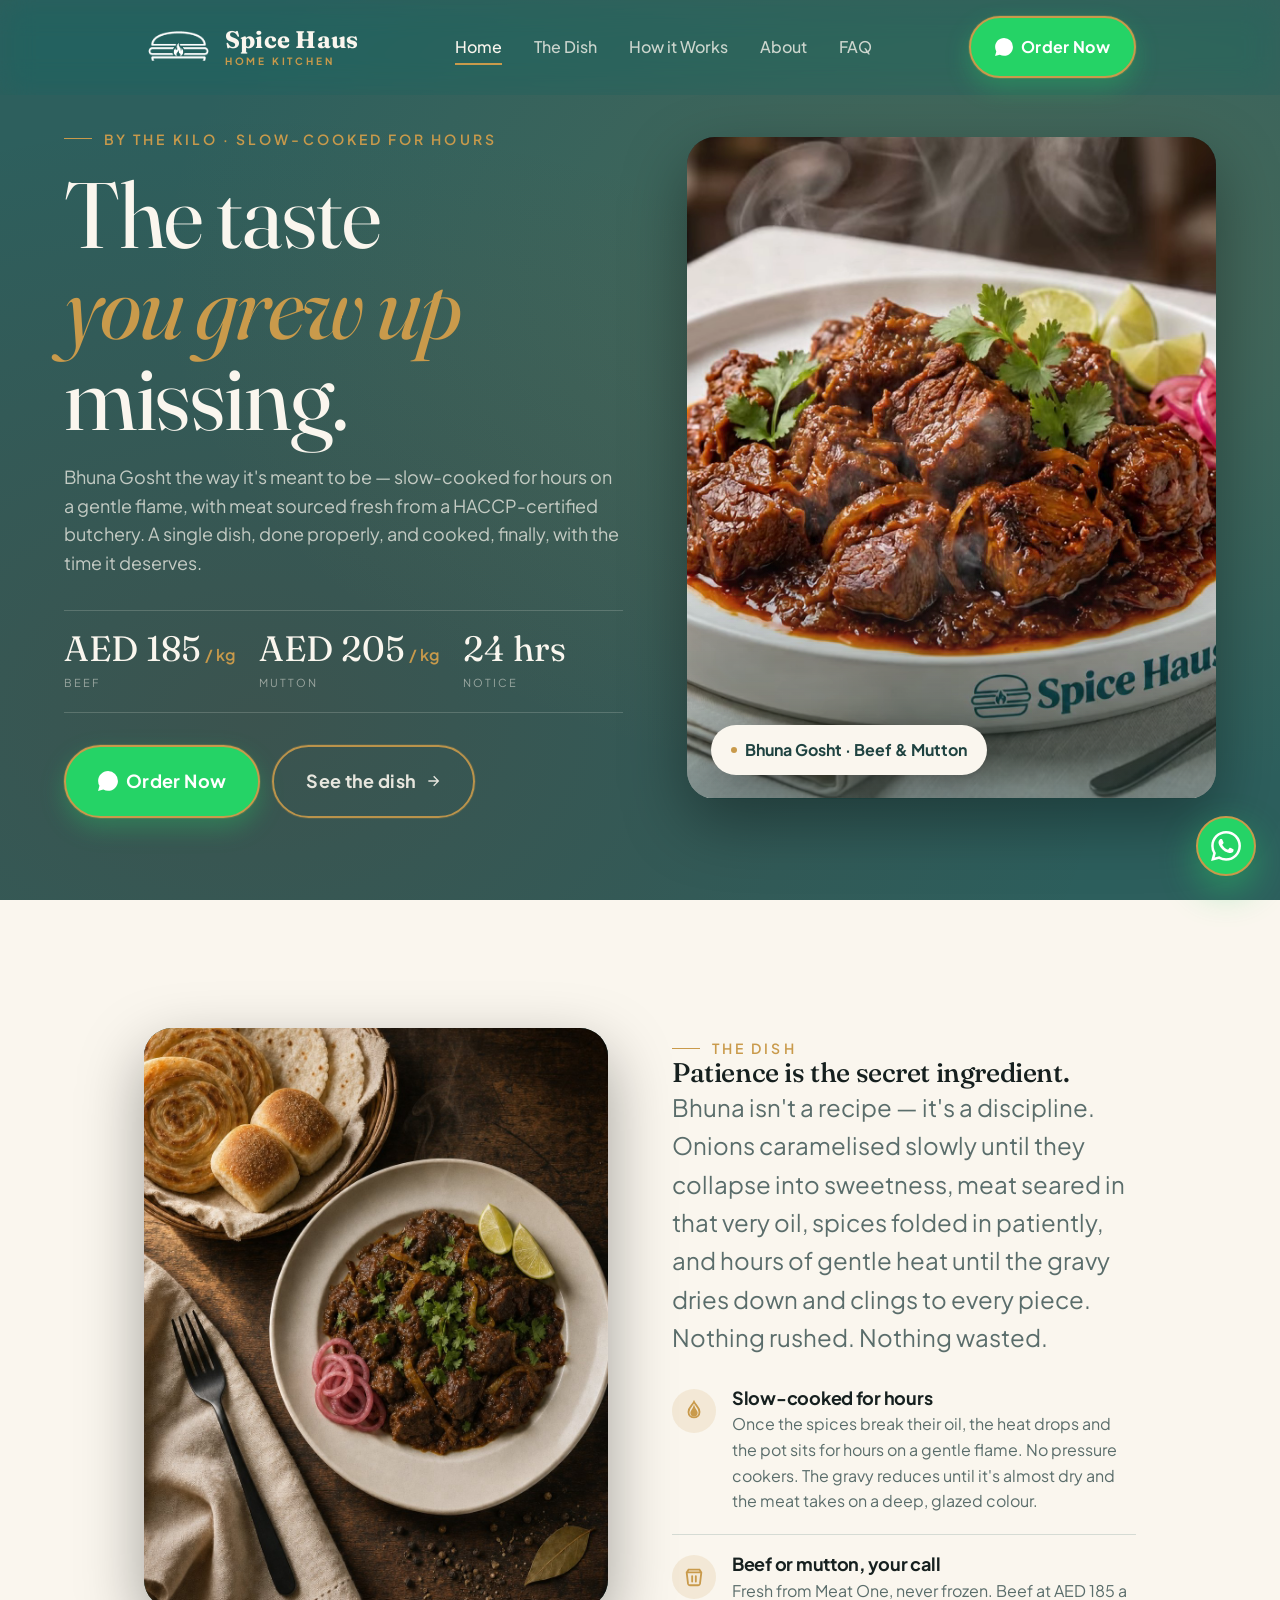
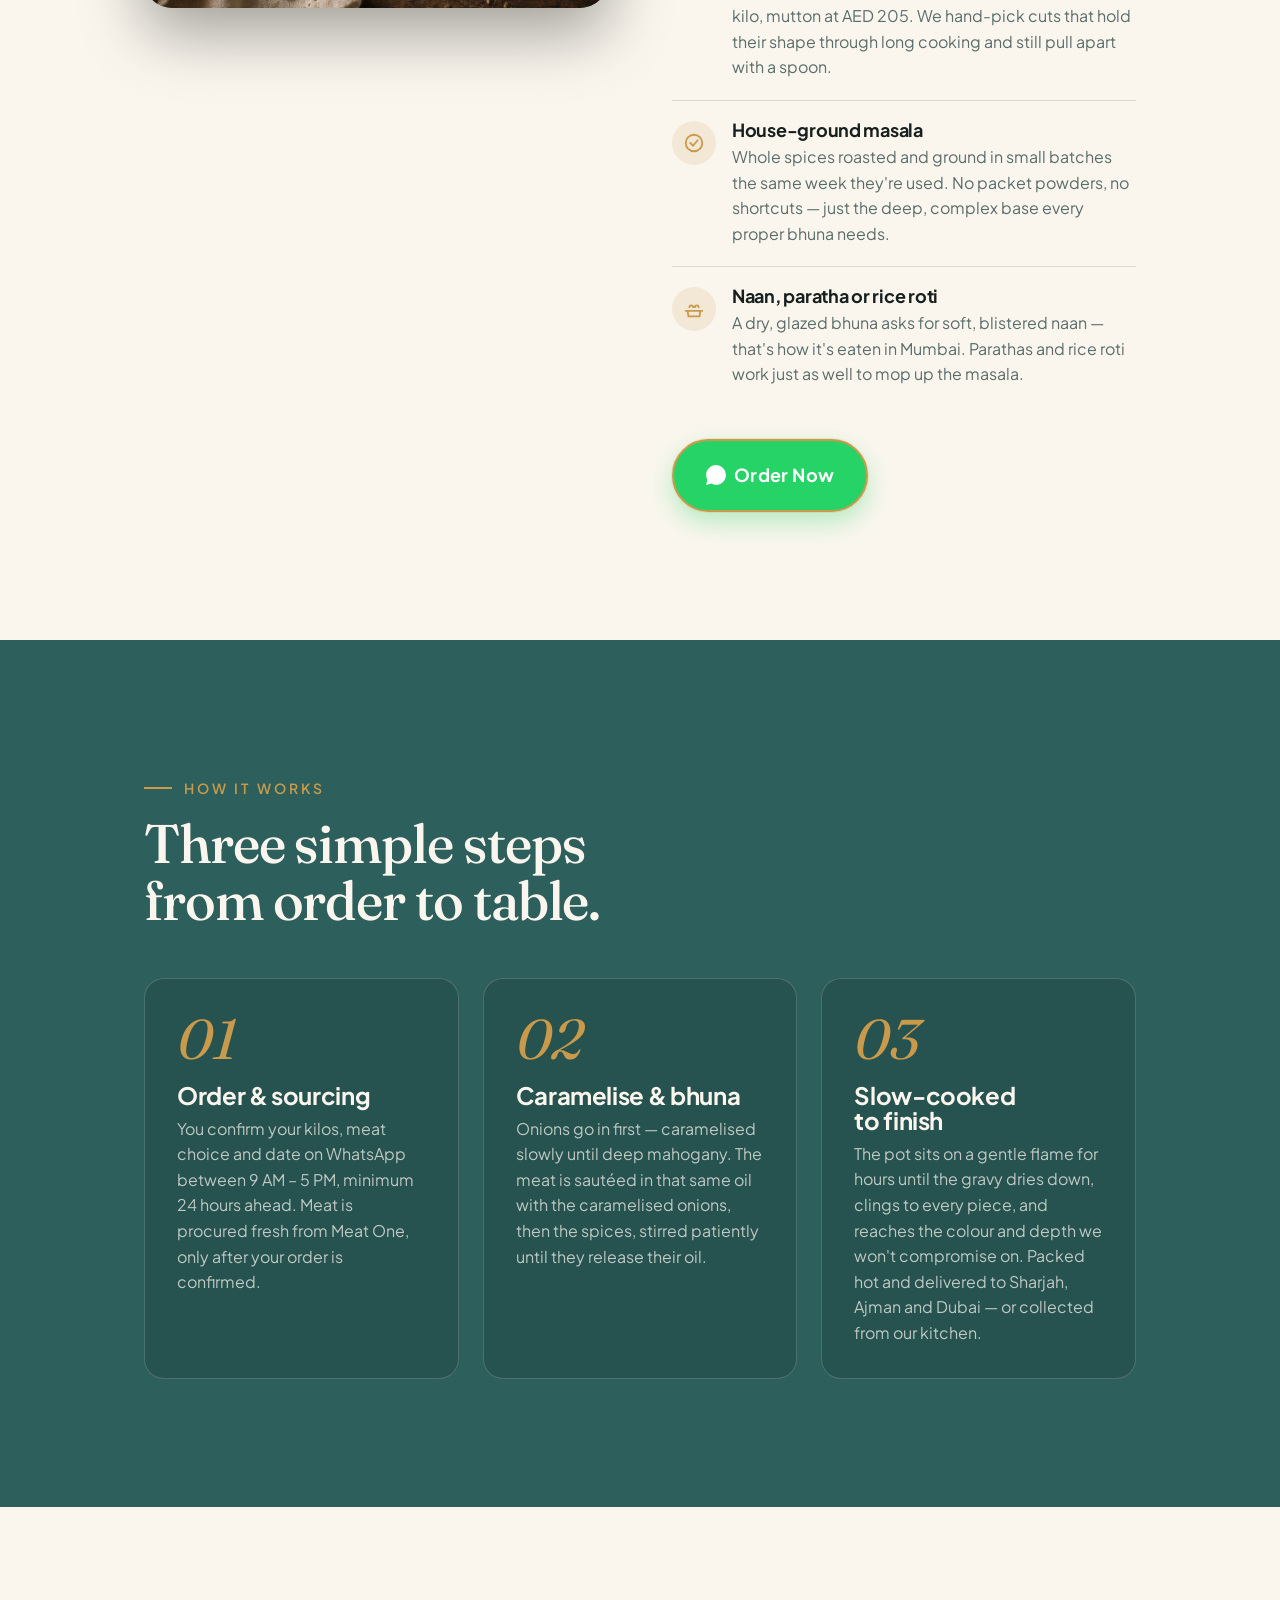
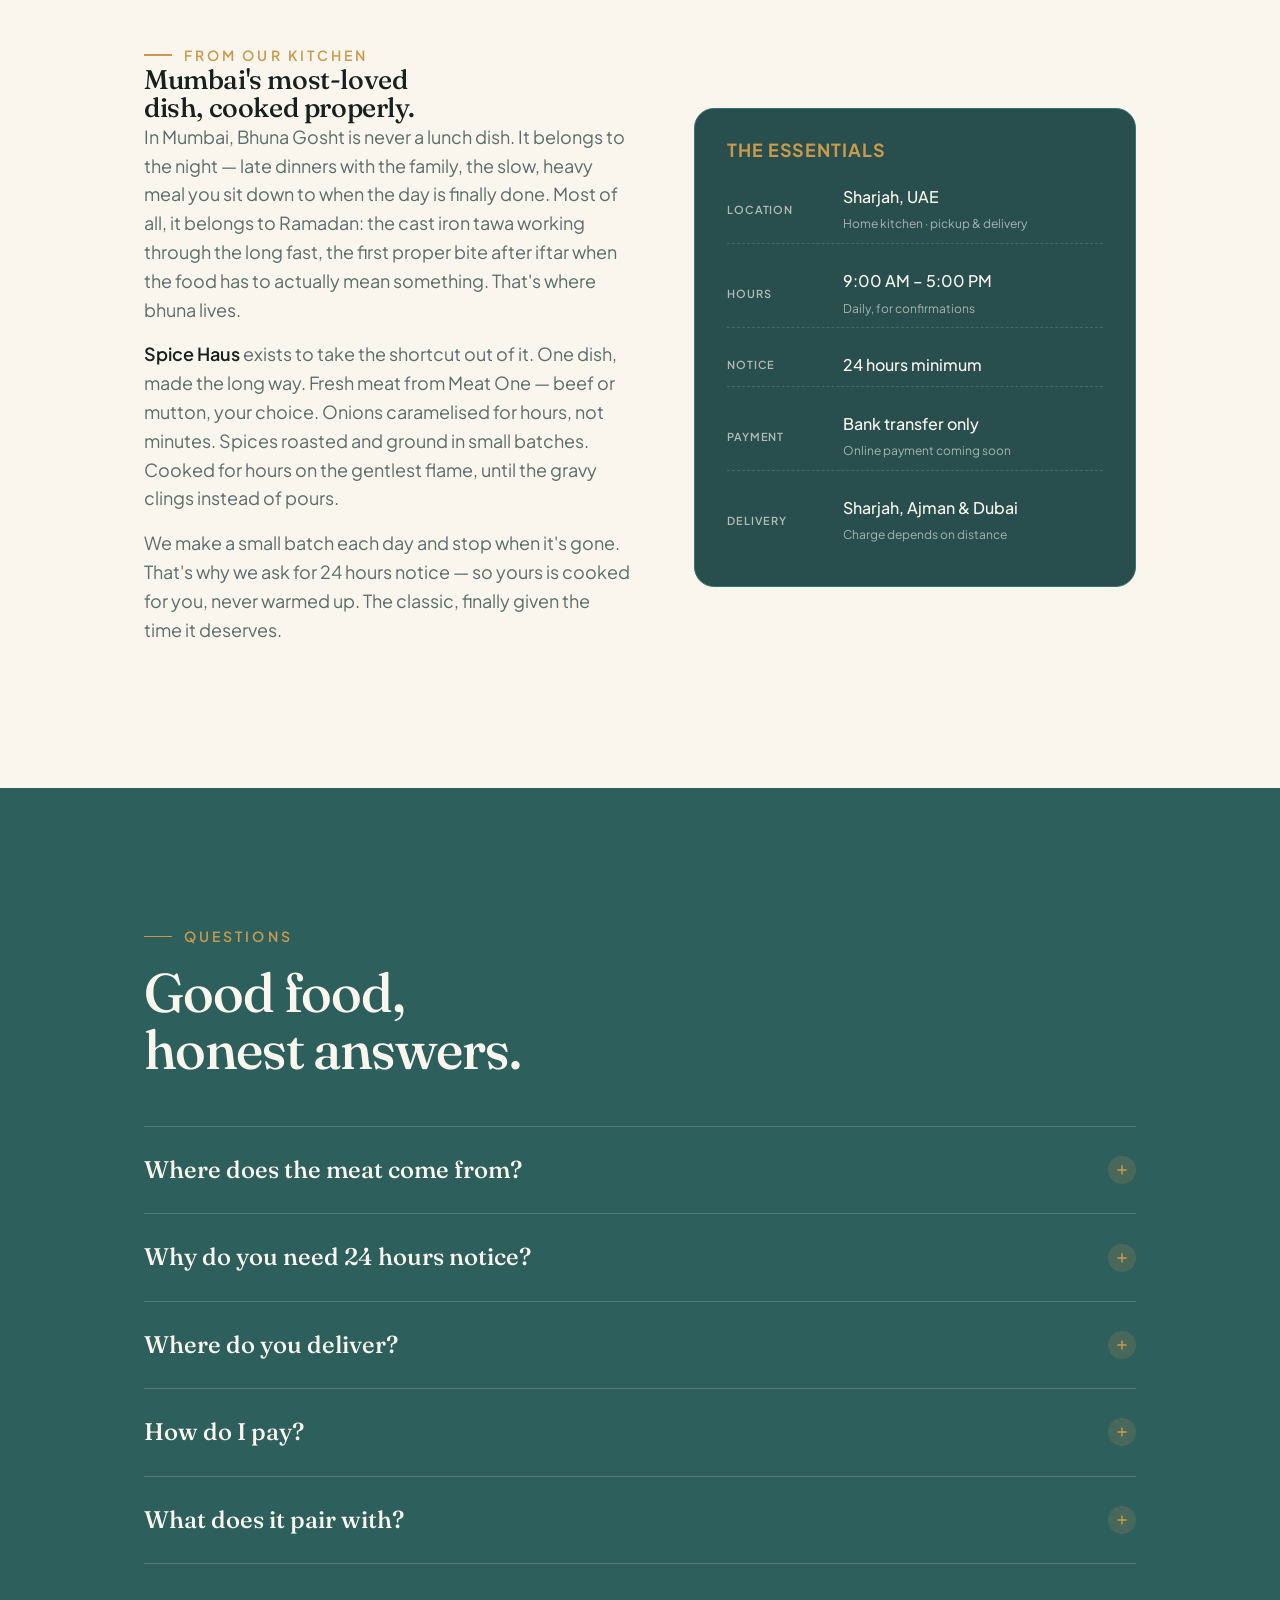
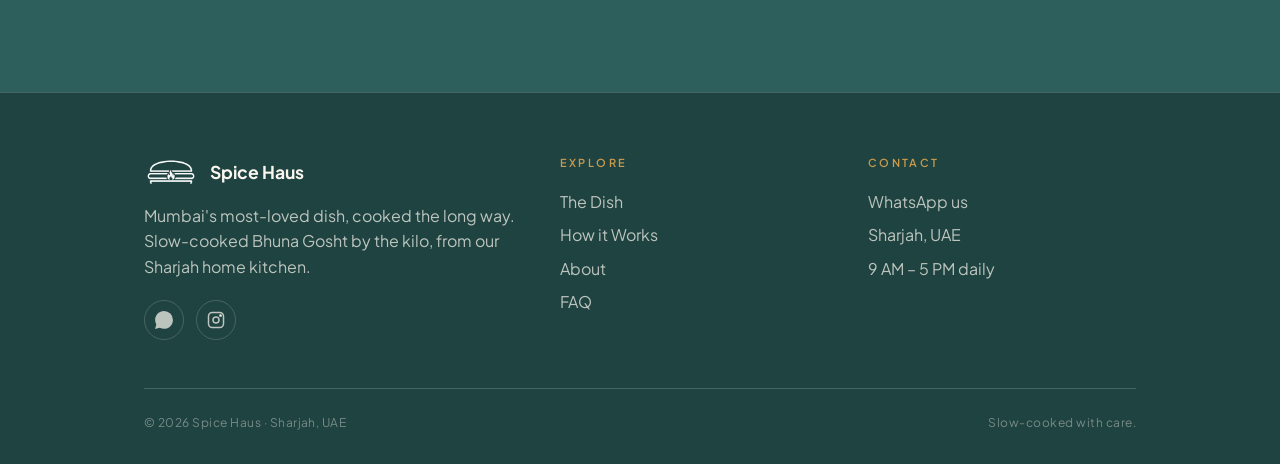
==== index.html @ d812fd33 "copy(essentials): delivery line -> 'Charge depends on distance'" ====
<!DOCTYPE html>
<html lang="en">
<head>
  <meta charset="UTF-8" />
  <meta name="viewport" content="width=device-width, initial-scale=1.0" />
  <meta name="theme-color" content="#2D5F5D" />
  <title>Spice Haus — Bhuna Gosht, by the kilo · Home Kitchen</title>
  <meta name="description" content="Slow-cooked Bhuna Gosht the way Mumbai eats it — over Sunday dinners, after late nights, all through Ramadan. Beef AED 185/kg, Mutton AED 205/kg. 24-hour notice. Delivery in Sharjah, Ajman and Dubai." />

  <meta property="og:title" content="Spice Haus — Bhuna Gosht by the kilo" />
  <meta property="og:description" content="Slow-cooked for hours in a rich, deep masala. Beef AED 185/kg · Mutton AED 205/kg. From our Sharjah home kitchen." />
  <meta property="og:image" content="assets/bhuna-poster.jpg" />
  <meta property="og:type" content="website" />

  <link rel="icon" type="image/png" href="assets/favicon.png" />
  <link rel="apple-touch-icon" href="assets/favicon.png" />

  <link rel="preconnect" href="https://fonts.googleapis.com" />
  <link rel="preconnect" href="https://fonts.gstatic.com" crossorigin />
  <link href="https://fonts.googleapis.com/css2?family=Fraunces:ital,opsz,wght@0,9..144,400;0,9..144,500;0,9..144,600;1,9..144,400;1,9..144,500&family=Plus+Jakarta+Sans:wght@400;500;600;700;800&family=JetBrains+Mono:wght@500&display=swap" rel="stylesheet" />

  <link rel="stylesheet" href="css/style.css" />
</head>
<body>

  <!-- ============================================
       Header
       ============================================ -->
  <header class="site-header" id="siteHeader">
    <div class="container nav">
      <a href="#home" class="brand" aria-label="Spice Haus home">
        <img class="brand-mark" src="assets/logo-burger.png" alt="" aria-hidden="true" />
        <span class="brand-stack">
          <span class="brand-name">Spice Haus</span>
          <span class="brand-tag">Home Kitchen</span>
        </span>
      </a>

      <ul class="nav-links" id="navLinks">
        <li><a href="#home" class="active">Home</a></li>
        <li><a href="#dish">The Dish</a></li>
        <li><a href="#how">How it Works</a></li>
        <li><a href="#about">About</a></li>
        <li><a href="#faq">FAQ</a></li>
      </ul>

      <button class="btn btn-wa" data-open-order type="button">
        <svg width="18" height="18" viewBox="0 0 24 24" fill="currentColor" aria-hidden="true"><path d="M.057 24l1.687-6.163a11.867 11.867 0 0 1-1.587-5.946C.16 5.335 5.495 0 12.05 0a11.817 11.817 0 0 1 8.413 3.488 11.824 11.824 0 0 1 3.48 8.414c-.003 6.557-5.338 11.892-11.893 11.892a11.9 11.9 0 0 1-5.688-1.448L.057 24z"/></svg>
        Order Now
      </button>

      <button class="nav-toggle" id="navToggle" aria-label="Menu" aria-expanded="false">
        <svg viewBox="0 0 24 24" fill="none" stroke="currentColor" stroke-width="2"><path d="M3 6h18M3 12h18M3 18h18"/></svg>
      </button>
    </div>
  </header>

  <!-- ============================================
       Hero
       ============================================ -->
  <section class="hero" id="home">
    <div class="hero-content">
      <span class="eyebrow">By the kilo · Slow-cooked for hours</span>
      <h1>The taste <em>you grew up</em><br/>missing.</h1>
      <p class="hero-sub">
        Bhuna Gosht the way it's meant to be — slow-cooked for hours on a gentle flame, with meat sourced fresh from a HACCP-certified butchery. A single dish, done properly, and cooked, finally, with the time it deserves.
      </p>

      <div class="hero-meta">
        <div class="stat">
          <span class="num">AED 185<small>/ kg</small></span>
          <span class="label">Beef</span>
        </div>
        <div class="stat">
          <span class="num">AED 205<small>/ kg</small></span>
          <span class="label">Mutton</span>
        </div>
        <div class="stat">
          <span class="num">24 hrs</span>
          <span class="label">Notice</span>
        </div>
      </div>

      <div class="hero-ctas">
        <button class="btn btn-wa btn-lg" data-open-order type="button">
          <svg width="20" height="20" viewBox="0 0 24 24" fill="currentColor"><path d="M.057 24l1.687-6.163a11.867 11.867 0 0 1-1.587-5.946C.16 5.335 5.495 0 12.05 0a11.817 11.817 0 0 1 8.413 3.488 11.824 11.824 0 0 1 3.48 8.414c-.003 6.557-5.338 11.892-11.893 11.892a11.9 11.9 0 0 1-5.688-1.448L.057 24z"/></svg>
          Order Now
        </button>
        <a class="btn btn-ghost btn-lg" href="#dish">
          See the dish
          <svg width="16" height="16" viewBox="0 0 24 24" fill="none" stroke="currentColor" stroke-width="2"><path d="M5 12h14M13 5l7 7-7 7"/></svg>
        </a>
      </div>
    </div>

    <div class="hero-media">
      <div class="hero-video">
        <video autoplay muted loop playsinline poster="assets/bhuna-poster.jpg" preload="metadata">
          <source src="assets/bhuna-hero.webm" type="video/webm" />
          <source src="assets/bhuna-hero.mp4" type="video/mp4" />
          <img src="assets/bhuna-still.jpg" alt="A plate of slow-cooked bhuna gosht with onions, coriander, lime and pickled red onion" />
        </video>
        <div class="hero-price-tag">
          <span class="dot"></span>
          Bhuna Gosht · Beef &amp; Mutton
        </div>
      </div>
    </div>
  </section>

  <!-- ============================================
       The Dish (cream surface)
       ============================================ -->
  <section class="dish surface-cream" id="dish">
    <div class="container">
      <div class="dish-grid">
        <div class="dish-image reveal">
          <img src="assets/bhuna-still.jpg" alt="Close-up of glossy bhuna gosht with tender meat cubes in dark, rich masala, finished with fresh coriander and pickled onions" />
        </div>

        <div class="dish-text reveal">
          <span class="eyebrow">The Dish</span>
          <h2>Patience is the secret ingredient.</h2>
          <p class="section-intro">
            Bhuna isn't a recipe — it's a discipline. Onions caramelised slowly until they collapse into sweetness, meat seared in that very oil, spices folded in patiently, and hours of gentle heat until the gravy dries down and clings to every piece. Nothing rushed. Nothing wasted.
          </p>

          <div class="dish-points">
            <div class="dish-point">
              <span class="icon" aria-hidden="true">
                <svg viewBox="0 0 24 24" fill="none" stroke="currentColor" stroke-width="2" stroke-linecap="round"><path d="M12 2 C 14 6, 18 8, 18 13 C 18 17, 15 19, 12 19 C 9 19, 6 17, 6 13 C 6 8, 10 6, 12 2 Z"/><path d="M12 8 C 13 11, 15 12, 15 14 C 15 16, 13.5 17, 12 17 C 10.5 17, 9 16, 9 14 C 9 12, 11 11, 12 8 Z" fill="currentColor"/></svg>
              </span>
              <div>
                <h4>Slow-cooked for hours</h4>
                <p>Once the spices break their oil, the heat drops and the pot sits for hours on a gentle flame. No pressure cookers. The gravy reduces until it's almost dry and the meat takes on a deep, glazed colour.</p>
              </div>
            </div>

            <div class="dish-point">
              <span class="icon" aria-hidden="true">
                <svg viewBox="0 0 24 24" fill="none" stroke="currentColor" stroke-width="2" stroke-linecap="round"><path d="M4 7l1.5 12.5a2 2 0 0 0 2 1.5h9a2 2 0 0 0 2-1.5L20 7M4 7h16M4 7l2-3h12l2 3"/><path d="M10 11v6M14 11v6"/></svg>
              </span>
              <div>
                <h4>Beef or mutton, your call</h4>
                <p>Fresh from Meat One, never frozen. Beef at AED 185 a kilo, mutton at AED 205. We hand-pick cuts that hold their shape through long cooking and still pull apart with a spoon.</p>
              </div>
            </div>

            <div class="dish-point">
              <span class="icon" aria-hidden="true">
                <svg viewBox="0 0 24 24" fill="none" stroke="currentColor" stroke-width="2" stroke-linecap="round"><circle cx="12" cy="12" r="9"/><path d="M8 12 L11 15 L16 9"/></svg>
              </span>
              <div>
                <h4>House-ground masala</h4>
                <p>Whole spices roasted and ground in small batches the same week they're used. No packet powders, no shortcuts — just the deep, complex base every proper bhuna needs.</p>
              </div>
            </div>

            <div class="dish-point">
              <span class="icon" aria-hidden="true">
                <svg viewBox="0 0 24 24" fill="none" stroke="currentColor" stroke-width="2" stroke-linecap="round"><path d="M3 14h18M5 14l1 6h12l1-6M7 10a2 2 0 1 1 4 0M13 10a2 2 0 1 1 4 0"/></svg>
              </span>
              <div>
                <h4>Naan, paratha or rice roti</h4>
                <p>A dry, glazed bhuna asks for soft, blistered naan — that's how it's eaten in Mumbai. Parathas and rice roti work just as well to mop up the masala.</p>
              </div>
            </div>
          </div>

          <div style="margin-top: var(--space-8);">
            <button class="btn btn-wa btn-lg" data-open-order type="button">
              <svg width="20" height="20" viewBox="0 0 24 24" fill="currentColor"><path d="M.057 24l1.687-6.163a11.867 11.867 0 0 1-1.587-5.946C.16 5.335 5.495 0 12.05 0a11.817 11.817 0 0 1 8.413 3.488 11.824 11.824 0 0 1 3.48 8.414c-.003 6.557-5.338 11.892-11.893 11.892a11.9 11.9 0 0 1-5.688-1.448L.057 24z"/></svg>
              Order Now
            </button>
          </div>
        </div>
      </div>
    </div>
  </section>

  <!-- ============================================
       How it works
       ============================================ -->
  <section class="how" id="how">
    <div class="container">
      <div class="section-header reveal">
        <span class="eyebrow">How it Works</span>
        <h2>Three simple steps from order to table.</h2>
      </div>

      <div class="steps">
        <div class="step reveal">
          <div class="step-num">01</div>
          <h3>Order &amp; sourcing</h3>
          <p>You confirm your kilos, meat choice and date on WhatsApp between 9 AM – 5 PM, minimum 24 hours ahead. Meat is procured fresh from Meat One, only after your order is confirmed.</p>
        </div>
        <div class="step reveal">
          <div class="step-num">02</div>
          <h3>Caramelise &amp; bhuna</h3>
          <p>Onions go in first — caramelised slowly until deep mahogany. The meat is sautéed in that same oil with the caramelised onions, then the spices, stirred patiently until they release their oil.</p>
        </div>
        <div class="step reveal">
          <div class="step-num">03</div>
          <h3>Slow-cooked to finish</h3>
          <p>The pot sits on a gentle flame for hours until the gravy dries down, clings to every piece, and reaches the colour and depth we won't compromise on. Packed hot and delivered to Sharjah, Ajman and Dubai — or collected from our kitchen.</p>
        </div>
      </div>
    </div>
  </section>

  <!-- ============================================
       About (cream)
       ============================================ -->
  <section class="about surface-cream" id="about">
    <div class="container">
      <div class="about-grid">
        <div class="about-text reveal">
          <span class="eyebrow">From Our Kitchen</span>
          <h2>Mumbai's most-loved dish, cooked properly.</h2>
          <p>
            In Mumbai, Bhuna Gosht is never a lunch dish. It belongs to the night — late dinners with the family, the slow, heavy meal you sit down to when the day is finally done. Most of all, it belongs to Ramadan: the cast iron tawa working through the long fast, the first proper bite after iftar when the food has to actually mean something. That's where bhuna lives.
          </p>
          <p>
            <strong>Spice Haus</strong> exists to take the shortcut out of it. One dish, made the long way. Fresh meat from Meat One — beef or mutton, your choice. Onions caramelised for hours, not minutes. Spices roasted and ground in small batches. Cooked for hours on the gentlest flame, until the gravy clings instead of pours.
          </p>
          <p>
            We make a small batch each day and stop when it's gone. That's why we ask for 24 hours notice — so yours is cooked for you, never warmed up. The classic, finally given the time it deserves.
          </p>
        </div>

        <div class="about-card reveal">
          <h3>The Essentials</h3>
          <div class="about-card-list">
            <div class="about-card-item"><span class="key">Location</span><span class="val">Sharjah, UAE<br/><span style="color: rgba(250,246,238,0.6); font-weight:400; font-size: 12px;">Home kitchen · pickup &amp; delivery</span></span></div>
            <div class="about-card-item"><span class="key">Hours</span><span class="val">9:00 AM – 5:00 PM<br/><span style="color: rgba(250,246,238,0.6); font-weight:400; font-size: 12px;">Daily, for confirmations</span></span></div>
            <div class="about-card-item"><span class="key">Notice</span><span class="val">24 hours minimum</span></div>
            <div class="about-card-item"><span class="key">Payment</span><span class="val">Bank transfer only<br/><span style="color: rgba(250,246,238,0.6); font-weight:400; font-size: 12px;">Online payment coming soon</span></span></div>
            <div class="about-card-item"><span class="key">Delivery</span><span class="val">Sharjah, Ajman &amp; Dubai<br/><span style="color: rgba(250,246,238,0.6); font-weight:400; font-size: 12px;">Charge depends on distance</span></span></div>
          </div>
        </div>
      </div>
    </div>
  </section>

  <!-- ============================================
       FAQ
       ============================================ -->
  <section class="faq" id="faq">
    <div class="container">
      <div class="section-header reveal">
        <span class="eyebrow">Questions</span>
        <h2>Good food, honest answers.</h2>
      </div>

      <div class="faq-list">
        <div class="faq-item">
          <button class="faq-q" type="button" aria-expanded="false">
            Where does the meat come from?
            <span class="ico" aria-hidden="true"><svg viewBox="0 0 24 24" width="14" height="14" fill="none" stroke="currentColor" stroke-width="2.5" stroke-linecap="round"><path d="M12 5v14M5 12h14"/></svg></span>
          </button>
          <div class="faq-a">
            <div class="faq-a-inner">
              <p>We source all our beef and mutton from <strong>Meat One</strong> — a premium Zabiha Halal butchery trusted across the UAE since 2011. Fresh, hygienic and never frozen, from their HACCP-certified facility. We hand-pick the cuts that hold their shape through long, slow cooking.</p>
              <a class="supplier-card" href="https://meatone.ae" target="_blank" rel="noopener noreferrer" aria-label="Visit Meat One website">
                <img src="assets/meatone-logo.png" alt="Meat One" />
                <div class="supplier-card-text">
                  <span class="supplier-card-label">Our supplier</span>
                  <span class="supplier-card-name">Meat One &middot; Zabiha Halal &middot; Fresh, never frozen</span>
                </div>
              </a>
            </div>
          </div>
        </div>

        <div class="faq-item">
          <button class="faq-q" type="button" aria-expanded="false">
            Why do you need 24 hours notice?
            <span class="ico" aria-hidden="true"><svg viewBox="0 0 24 24" width="14" height="14" fill="none" stroke="currentColor" stroke-width="2.5" stroke-linecap="round"><path d="M12 5v14M5 12h14"/></svg></span>
          </button>
          <div class="faq-a">
            <div class="faq-a-inner">Every kilo is cooked fresh, made to order. Nothing sits in a freezer waiting for a buyer. Once you confirm, we order the meat from Meat One the same morning, caramelise the onions for over an hour, bhuna the masala until it releases its oil, and let it sit on a low flame through the night until the gravy dries down and clings to every piece. That's why we need 24 hours &mdash; so what you eat tomorrow is cooked, today, for you.</div>
          </div>
        </div>

        <div class="faq-item">
          <button class="faq-q" type="button" aria-expanded="false">
            Where do you deliver?
            <span class="ico" aria-hidden="true"><svg viewBox="0 0 24 24" width="14" height="14" fill="none" stroke="currentColor" stroke-width="2.5" stroke-linecap="round"><path d="M12 5v14M5 12h14"/></svg></span>
          </button>
          <div class="faq-a">
            <div class="faq-a-inner">For now, we deliver across <strong>Ajman, Sharjah and Dubai</strong>. Pickup from our Sharjah home kitchen is always free. Delivery is a flat AED 25, anywhere across the three emirates. Abu Dhabi and the Northern Emirates are on our list, but not live yet.</div>
          </div>
        </div>

        <div class="faq-item">
          <button class="faq-q" type="button" aria-expanded="false">
            How do I pay?
            <span class="ico" aria-hidden="true"><svg viewBox="0 0 24 24" width="14" height="14" fill="none" stroke="currentColor" stroke-width="2.5" stroke-linecap="round"><path d="M12 5v14M5 12h14"/></svg></span>
          </button>
          <div class="faq-a">
            <div class="faq-a-inner">Bank transfer only, for now. Once your order is confirmed on WhatsApp, we'll share our account details privately. Online payment is coming soon &mdash; we're keeping things simple in the early days.</div>
          </div>
        </div>

        <div class="faq-item">
          <button class="faq-q" type="button" aria-expanded="false">
            What does it pair with?
            <span class="ico" aria-hidden="true"><svg viewBox="0 0 24 24" width="14" height="14" fill="none" stroke="currentColor" stroke-width="2.5" stroke-linecap="round"><path d="M12 5v14M5 12h14"/></svg></span>
          </button>
          <div class="faq-a">
            <div class="faq-a-inner">A glazed, dry bhuna is built for breads that mop up the masala. Our favourites: <strong>Mumbai naan</strong>, <strong>rice roti</strong>, <strong>Kerala paratha</strong>, and a warm <strong>French bread</strong> torn at the table. Each one earns its place.</div>
          </div>
        </div>
      </div>
    </div>
  </section>

  <!-- ============================================
       Footer
       ============================================ -->
  <footer class="footer">
    <div class="container">
      <div class="footer-grid">
        <div>
          <div class="footer-brand">
            <img src="assets/logo-burger.png" alt="" aria-hidden="true" style="width:54px;height:auto;" />
            <span style="font-weight:700; font-size: 1.1rem;">Spice Haus</span>
          </div>
          <p>Mumbai's most-loved dish, cooked the long way. Slow-cooked Bhuna Gosht by the kilo, from our Sharjah home kitchen.</p>
          <div class="footer-socials" style="margin-top: var(--space-5);">
            <a href="#" data-wa aria-label="WhatsApp"><svg viewBox="0 0 24 24" fill="currentColor"><path d="M.057 24l1.687-6.163a11.867 11.867 0 0 1-1.587-5.946C.16 5.335 5.495 0 12.05 0a11.817 11.817 0 0 1 8.413 3.488 11.824 11.824 0 0 1 3.48 8.414c-.003 6.557-5.338 11.892-11.893 11.892a11.9 11.9 0 0 1-5.688-1.448L.057 24z"/></svg></a>
            <a href="#" aria-label="Instagram"><svg viewBox="0 0 24 24" fill="none" stroke="currentColor" stroke-width="2"><rect x="2" y="2" width="20" height="20" rx="5"/><circle cx="12" cy="12" r="4"/><circle cx="18" cy="6" r="1" fill="currentColor"/></svg></a>
          </div>
        </div>

        <div>
          <h4>Explore</h4>
          <ul>
            <li><a href="#dish">The Dish</a></li>
            <li><a href="#how">How it Works</a></li>
            <li><a href="#about">About</a></li>
            <li><a href="#faq">FAQ</a></li>
          </ul>
        </div>

        <div>
          <h4>Contact</h4>
          <ul>
            <li><a href="#" data-wa>WhatsApp us</a></li>
            <li>Sharjah, UAE</li>
            <li>9 AM – 5 PM daily</li>
          </ul>
        </div>
      </div>

      <div class="footer-bottom">
        <span>© 2026 Spice Haus · Sharjah, UAE</span>
        <span>Slow-cooked with care.</span>
      </div>
    </div>
  </footer>

  <!-- Floating WhatsApp button -->
  <button class="fab-wa" data-open-order aria-label="Order on WhatsApp">
    <svg viewBox="0 0 24 24" fill="currentColor"><path d="M.057 24l1.687-6.163a11.867 11.867 0 0 1-1.587-5.946C.16 5.335 5.495 0 12.05 0a11.817 11.817 0 0 1 8.413 3.488 11.824 11.824 0 0 1 3.48 8.414c-.003 6.557-5.338 11.892-11.893 11.892a11.9 11.9 0 0 1-5.688-1.448L.057 24zm6.597-3.807c1.676.995 3.276 1.591 5.392 1.592 5.448 0 9.886-4.434 9.889-9.885.002-5.462-4.415-9.89-9.881-9.892-5.452 0-9.887 4.434-9.889 9.884-.001 2.225.651 3.891 1.746 5.634l-.999 3.648 3.742-.981zm11.387-5.464c-.074-.124-.272-.198-.57-.347-.297-.149-1.758-.868-2.031-.967-.272-.099-.47-.149-.669.149-.198.297-.768.967-.941 1.165-.173.198-.347.223-.644.074-.297-.149-1.255-.462-2.39-1.475-.883-.788-1.48-1.761-1.653-2.059-.173-.297-.018-.458.13-.606.134-.133.297-.347.446-.521.151-.172.2-.296.3-.495.099-.198.05-.372-.025-.521-.075-.148-.669-1.611-.916-2.206-.242-.579-.487-.501-.669-.51l-.57-.01c-.198 0-.52.074-.792.372s-1.04 1.016-1.04 2.479 1.065 2.876 1.213 3.074c.149.198 2.095 3.2 5.076 4.487.709.306 1.263.489 1.694.626.712.226 1.36.194 1.872.118.571-.085 1.758-.719 2.006-1.413.248-.695.248-1.29.173-1.414z"/></svg>
  </button>

  <!-- ============================================
       ORDER MODAL
       ============================================ -->
  <div class="modal" id="orderModal" role="dialog" aria-modal="true" aria-labelledby="orderTitle">
    <div class="modal-dialog">
      <div class="modal-head">
        <div>
          <h3 id="orderTitle">Reserve your bhuna gosht</h3>
          <p>Beef AED 185 · Mutton AED 205 · per kg, slow-cooked just for you</p>
        </div>

        <!-- Charity seal: 10% of every order goes to those in need.
             Outer ring rotates; center stays still for readability. -->
        <div class="charity-seal" aria-label="10 percent of every order is donated to those in need" title="10% of every order is donated to those in need">
          <!-- ROTATING RING (text only, no dashed circle) -->
          <svg class="seal-ring" viewBox="0 0 200 200" width="130" height="130" aria-hidden="true">
            <defs>
              <!-- Text path radius 66 — well inside the gold border at 95 + stroke 2,
                   giving ~20px breathing room on the outside and room for descenders. -->
              <path id="sealCircle" d="M 100, 100 m -66, 0 a 66,66 0 1,1 132,0 a 66,66 0 1,1 -132,0"/>
            </defs>
            <!-- Outer brass border -->
            <circle cx="100" cy="100" r="95" fill="#1F4F4D" stroke="#C99A4B" stroke-width="2"/>
            <!-- Inner faint guide ring (optional finish line) -->
            <circle cx="100" cy="100" r="82" fill="none" stroke="#C99A4B" stroke-width="0.8" opacity="0.35"/>
            <text fill="#F1D89E" font-size="14" font-weight="800" letter-spacing="2">
              <!-- Stars separate the two phrases so they never butt together at the loop seam -->
              <textPath href="#sealCircle" startOffset="0%">10% FOR THOSE IN NEED ★ EVERY ORDER GIVES BACK ★ </textPath>
            </text>
          </svg>
          <!-- STATIC CENTER -->
          <svg class="seal-center" viewBox="0 0 200 200" width="130" height="130" aria-hidden="true">
            <g transform="translate(100,100)" fill="#F1D89E" text-anchor="middle">
              <text font-size="34" font-weight="800" y="-4">10%</text>
              <text font-size="10" font-weight="700" letter-spacing="1.5" y="14">GIVES BACK</text>
              <text font-size="10" font-weight="700" letter-spacing="1.5" y="27">TO THE NEEDY</text>
            </g>
          </svg>
        </div>

        <button class="modal-close" id="closeModal" aria-label="Close">
          <svg width="22" height="22" viewBox="0 0 24 24" fill="none" stroke="currentColor" stroke-width="2" stroke-linecap="round"><path d="M6 6l12 12M18 6L6 18"/></svg>
        </button>
      </div>

      <form class="modal-body" id="orderForm" novalidate>

        <div class="form-error" id="formError" role="alert"></div>

        <div class="form-grid">
          <div class="form-field full">
            <label for="o-phone">WhatsApp number <span class="req">*</span></label>
            <div class="input-with-spinner">
              <input type="tel" id="o-phone" name="phone" required inputmode="tel" placeholder="+971 50 123 4567" autocomplete="tel" />
              <span class="input-spinner" id="phoneSpinner" hidden aria-hidden="true"></span>
            </div>
            <span class="form-help" id="phone-help">We'll only message you about this order.</span>
            <span class="prefill-hint" id="prefillHint" hidden>
              <svg width="14" height="14" viewBox="0 0 24 24" fill="none" stroke="currentColor" stroke-width="2.5" stroke-linecap="round" stroke-linejoin="round"><polyline points="20 6 9 17 4 12"/></svg>
              <span id="prefillHintText">Welcome back to Spice Haus — thanks for ordering with us again.</span>
            </span>
          </div>

          <div class="form-field half">
            <label for="o-first-name">First name <span class="req">*</span></label>
            <input type="text" id="o-first-name" name="first_name" required autocomplete="given-name" placeholder="First name" />
          </div>

          <div class="form-field half">
            <label for="o-last-name">Last name <span class="req">*</span></label>
            <input type="text" id="o-last-name" name="last_name" required autocomplete="family-name" placeholder="Last name" />
          </div>

          <div class="form-field full">
            <label>Choose your meat <span class="req">*</span></label>
            <div class="toggle-group" role="radiogroup" aria-label="Beef or Mutton">
              <input type="radio" id="m-beef" name="meat" value="Beef" checked />
              <label for="m-beef">Beef (AED 185/kg)</label>
              <input type="radio" id="m-mutton" name="meat" value="Mutton" />
              <label for="m-mutton">Mutton (AED 205/kg)</label>
            </div>
          </div>

          <div class="form-field">
            <label for="o-qty">Quantity (kg) <span class="req">*</span></label>
            <select id="o-qty" name="quantity" required>
              <option value="1">1 kg</option>
              <option value="2">2 kg</option>
              <option value="3">3 kg</option>
              <option value="4">4 kg</option>
              <option value="5">5 kg (call ahead)</option>
            </select>
          </div>

          <div class="form-field">
            <label for="o-date">Pickup / Delivery date <span class="req">*</span></label>
            <input type="date" id="o-date" name="date" required />
            <span class="form-help" id="dateHelp">Minimum 24 hours notice.</span>
          </div>

          <div class="form-field full">
            <label>Pickup or Delivery <span class="req">*</span></label>
            <div class="toggle-group" role="radiogroup" aria-label="Pickup or delivery">
              <input type="radio" id="m-pickup" name="method" value="Pickup" checked />
              <label for="m-pickup">Pickup (Free)</label>
              <input type="radio" id="m-delivery" name="method" value="Delivery" />
              <label for="m-delivery">Delivery</label>
            </div>
          </div>

          <div class="form-field full" id="addressField" hidden>
            <label for="o-address">Delivery address <span class="req">*</span></label>
            <textarea id="o-address" name="address" placeholder="Building, street, area"></textarea>
            <span class="form-help" style="margin-bottom:12px">Flat AED 25 delivery fee.</span>

            <div class="form-field" style="margin-top:12px">
              <label for="o-city">City <span class="req">*</span></label>
              <select id="o-city" name="city">
                <option value="" disabled selected>Select your emirate</option>
                <option value="Sharjah">Sharjah</option>
                <option value="Ajman">Ajman</option>
                <option value="Dubai">Dubai</option>
              </select>
              <span class="form-help">We currently deliver to Sharjah, Ajman and Dubai only.</span>
            </div>
          </div>

          <div class="form-field full">
            <label for="o-time" id="timeLabel">Pickup time <span class="req">*</span></label>
            <input type="time" id="o-time" name="preferred_time" min="12:00" max="23:00" step="900" required />
            <span class="form-help">Available between 12:00 PM and 11:00 PM.</span>
          </div>

          <div class="form-field full">
            <label for="o-notes">Anything else? (optional)</label>
            <textarea id="o-notes" name="notes" placeholder="Spice level, special requests, dietary notes..."></textarea>
          </div>
        </div>

        <div class="order-summary" aria-live="polite">
          <div class="order-summary-row"><span><span id="sum-meat">Beef</span> Bhuna Gosht × <span id="sum-qty">1</span> kg</span><span>AED <span id="sum-subtotal">185</span></span></div>
          <div class="order-summary-row" id="sum-delivery-row" hidden><span>Delivery fee</span><span id="sum-delivery">AED 25</span></div>
          <div class="order-summary-row total"><span>Total</span><span>AED <span id="sum-total">185</span></span></div>
          <div class="charity-note" aria-live="polite">
            <!-- Charity icon: heart held above an open palm — clear giving/receiving symbol.
                 (Solar icons, MIT licensed — heart on top, open hand below) -->
            <svg class="charity-hands" xmlns="http://www.w3.org/2000/svg" viewBox="0 0 24 24" width="44" height="44" fill="currentColor" aria-hidden="true"><path d="M7 4.83c0 1.547 1.726 3.178 3.15 4.26c.799.606 1.198.91 1.85.91s1.051-.304 1.85-.91C15.274 8.007 17 6.376 17 4.83c0-2.79-2.75-3.833-5-1.677C9.75.997 7 2.039 7 4.829m-.74 16.559H6c-.943 0-1.414 0-1.707-.293C4 20.804 4 20.332 4 19.389v-1.112c0-.518 0-.777.133-1.009s.334-.348.736-.582c2.646-1.539 6.403-2.405 8.91-.91q.253.151.45.368a1.49 1.49 0 0 1-.126 2.134a1 1 0 0 1-.427.24q.18-.021.345-.047c.911-.145 1.676-.633 2.376-1.162l1.808-1.365a1.89 1.89 0 0 1 2.22 0c.573.433.749 1.146.386 1.728c-.423.678-1.019 1.545-1.591 2.075s-1.426 1.004-2.122 1.34c-.772.373-1.624.587-2.491.728c-1.758.284-3.59.24-5.33-.118a15 15 0 0 0-3.017-.308"/></svg>
            <span><strong>AED <span id="charity-amount">18.50</span></strong> from this order goes to someone in need — food, shelter, medicine, or whatever helps most. <em>Every order, a small good deed.</em></span>
          </div>
        </div>
      </form>

      <div class="modal-foot">
        <button class="btn btn-wa btn-lg" id="submitOrder" type="button">
          <svg width="20" height="20" viewBox="0 0 24 24" fill="currentColor"><path d="M.057 24l1.687-6.163a11.867 11.867 0 0 1-1.587-5.946C.16 5.335 5.495 0 12.05 0a11.817 11.817 0 0 1 8.413 3.488 11.824 11.824 0 0 1 3.48 8.414c-.003 6.557-5.338 11.892-11.893 11.892a11.9 11.9 0 0 1-5.688-1.448L.057 24z"/></svg>
          <span class="btn-label">Continue on WhatsApp</span>
        </button>
        <span class="small">By continuing, your order details are saved and a WhatsApp chat opens to confirm.</span>
      </div>
    </div>
  </div>

  <script src="js/main.js"></script>
</body>
</html>
---- css/style.css ----
/* ============================================
   Spice Haus — Bhuna Gosht by Kilo
   Brand palette: teal + cream + brass
   ============================================ */

:root {
  /* Type scale */
  --text-xs: clamp(0.75rem, 0.7rem + 0.25vw, 0.875rem);
  --text-sm: clamp(0.875rem, 0.8rem + 0.35vw, 1rem);
  --text-base: clamp(1rem, 0.95rem + 0.25vw, 1.125rem);
  --text-lg: clamp(1.125rem, 1rem + 0.75vw, 1.5rem);
  --text-xl: clamp(1.5rem, 1.2rem + 1.25vw, 2.25rem);
  --text-2xl: clamp(2rem, 1.4rem + 2.5vw, 3.5rem);
  --text-3xl: clamp(2.75rem, 1.5rem + 4vw, 5rem);
  --text-hero: clamp(2.75rem, 1rem + 6vw, 6rem);

  /* Spacing (4px base) */
  --space-1: .25rem;  --space-2: .5rem;  --space-3: .75rem;
  --space-4: 1rem;    --space-5: 1.25rem; --space-6: 1.5rem;
  --space-8: 2rem;    --space-10: 2.5rem; --space-12: 3rem;
  --space-16: 4rem;   --space-20: 5rem;  --space-24: 6rem;
  --space-32: 8rem;

  /* Brand colors (from real logo) */
  --teal-900: #1F4341;
  --teal-800: #284f4d;
  --teal-700: #2D5F5D;   /* primary brand */
  --teal-600: #3a7472;
  --teal-500: #538b89;

  --cream-50:  #FAF6EE;   /* paper */
  --cream-100: #F2EBDB;
  --cream-200: #E6DCC4;
  --cream-300: #d4c6a7;

  --brass-500: #C99A4B;   /* accent */
  --brass-600: #b3863a;
  --brass-700: #8e6926;

  --maroon-700: #6E2A1C;  /* deep meat-sauce */

  --wa-green: #25D366;
  --wa-green-dark: #1ebd5a;

  --ink-900: #16201f;
  --ink-700: #2a3937;
  --ink-500: #5a6d6b;
  --ink-300: #98a8a6;

  /* Surfaces (default = teal page) */
  --color-bg: var(--teal-700);
  --color-surface: var(--teal-800);
  --color-surface-2: var(--teal-900);
  --color-text: var(--cream-50);
  --color-text-muted: rgba(250,246,238,0.72);
  --color-text-faint: rgba(250,246,238,0.5);
  --color-border: rgba(250,246,238,0.18);

  --radius-sm: 6px;
  --radius-md: 12px;
  --radius-lg: 20px;
  --radius-xl: 28px;
  --radius-full: 9999px;

  --transition: 220ms cubic-bezier(0.16, 1, 0.3, 1);

  --shadow-sm: 0 2px 8px rgba(0,0,0,.18);
  --shadow-md: 0 12px 36px rgba(0,0,0,.28);
  --shadow-lg: 0 24px 64px rgba(0,0,0,.36);

  --content-narrow: 640px;
  --content-default: 1120px;
  --content-wide: 1400px;

  --font-display: 'Fraunces', 'Cormorant Garamond', Georgia, serif;
  --font-body: 'Plus Jakarta Sans', 'Inter', system-ui, sans-serif;
  --font-mono: 'JetBrains Mono', ui-monospace, monospace;
}

/* Cream section surface */
.surface-cream {
  --color-bg: var(--cream-50);
  --color-surface: #fff;
  --color-text: var(--ink-900);
  --color-text-muted: var(--ink-500);
  --color-text-faint: var(--ink-300);
  --color-border: rgba(45, 95, 93, 0.18);
  background: var(--cream-50);
  color: var(--ink-900);
}

/* ============================================
   Reset
   ============================================ */
*, *::before, *::after { box-sizing: border-box; margin: 0; padding: 0; }
html {
  -webkit-font-smoothing: antialiased;
  -moz-osx-font-smoothing: grayscale;
  text-rendering: optimizeLegibility;
  scroll-behavior: smooth;
  scroll-padding-top: 80px;
  background: var(--teal-700);
}
body {
  min-height: 100dvh;
  line-height: 1.6;
  font-family: var(--font-body);
  font-size: var(--text-base);
  color: var(--cream-50);
  background: var(--teal-700);
  overflow-x: hidden;
}
img, picture, video, svg { display: block; max-width: 100%; height: auto; }
button { cursor: pointer; background: none; border: none; color: inherit; font: inherit; }
input, textarea, select { font: inherit; color: inherit; }
a { color: inherit; text-decoration: none; }
ul, ol { list-style: none; }

h1, h2, h3, h4 {
  font-family: var(--font-display);
  font-weight: 500;
  line-height: 1.05;
  text-wrap: balance;
  letter-spacing: -0.015em;
}

p { text-wrap: pretty; max-width: 62ch; }

::selection { background: var(--brass-500); color: var(--ink-900); }

:focus-visible {
  outline: 2px solid var(--brass-500);
  outline-offset: 3px;
  border-radius: var(--radius-sm);
}

a, button, [role="button"], input, textarea, select {
  transition: color var(--transition),
              background var(--transition),
              border-color var(--transition),
              transform var(--transition),
              box-shadow var(--transition);
}

@media (prefers-reduced-motion: reduce) {
  *, *::before, *::after {
    animation-duration: 0.01ms !important;
    transition-duration: 0.01ms !important;
    scroll-behavior: auto !important;
  }
}

/* ============================================
   Utilities
   ============================================ */
.container {
  width: 100%;
  max-width: var(--content-default);
  margin: 0 auto;
  padding-inline: clamp(var(--space-5), 5vw, var(--space-16));
}
.container--wide { max-width: var(--content-wide); }

.eyebrow {
  font-family: var(--font-body);
  font-size: var(--text-xs);
  font-weight: 600;
  letter-spacing: 0.22em;
  text-transform: uppercase;
  color: var(--brass-500);
  display: inline-flex;
  align-items: center;
  gap: var(--space-3);
}
.eyebrow::before {
  content: "";
  width: 28px;
  height: 1.5px;
  background: var(--brass-500);
}

/* ============================================
   Buttons
   ============================================ */
.btn {
  display: inline-flex;
  align-items: center;
  justify-content: center;
  gap: var(--space-2);
  padding: var(--space-4) var(--space-6);
  font-size: var(--text-sm);
  font-weight: 700;
  letter-spacing: 0.02em;
  border-radius: var(--radius-full);
  border: 2px solid var(--brass-500);
  white-space: nowrap;
  text-align: center;
  box-shadow: 0 0 0 1px rgba(201, 154, 75, 0.18);
  transition: all 200ms ease;
}
.btn-wa {
  background: var(--wa-green);
  color: #fff;
  box-shadow: 0 0 0 1px rgba(201, 154, 75, 0.18), 0 10px 24px rgba(37, 211, 102, 0.32);
}
.btn-wa:hover {
  background: var(--wa-green-dark);
  transform: translateY(-2px);
  box-shadow: 0 0 0 1px rgba(201, 154, 75, 0.25), 0 16px 32px rgba(37, 211, 102, 0.4);
  border-color: var(--brass-600);
}

.btn-primary {
  background: var(--brass-500);
  color: var(--ink-900);
  border-color: var(--brass-600);
}
.btn-primary:hover {
  background: var(--brass-600);
  color: #fff;
  transform: translateY(-2px);
  border-color: var(--brass-500);
}

.btn-ghost {
  background: transparent;
  border-color: var(--brass-500);
  color: inherit;
  opacity: 0.9;
}
.btn-ghost:hover { opacity: 1; border-color: var(--brass-600); }

.btn-lg { padding: var(--space-5) var(--space-8); font-size: var(--text-base); }

/* ============================================
   Header
   ============================================ */
.site-header {
  position: fixed;
  inset: 0 0 auto 0;
  z-index: 100;
  padding-block: var(--space-4);
  background: rgba(45, 95, 93, 0.4);
  backdrop-filter: blur(16px) saturate(140%);
  -webkit-backdrop-filter: blur(16px) saturate(140%);
  border-bottom: 1px solid transparent;
  transition: padding .3s ease, background .3s ease, border-color .3s ease;
}
.site-header.scrolled {
  padding-block: var(--space-3);
  background: rgba(31, 67, 65, 0.95);
  border-bottom-color: var(--color-border);
}

.nav {
  display: flex;
  align-items: center;
  justify-content: space-between;
  gap: var(--space-6);
}

.brand {
  display: inline-flex;
  align-items: center;
  gap: 12px;
  color: var(--cream-50);
  text-decoration: none;
}
.brand-mark {
  height: 44px;
  width: auto;
  display: block;
  flex-shrink: 0;
  object-fit: contain;
  padding: 2px 0 4px;
}
.brand-stack {
  display: flex;
  flex-direction: column;
  align-items: flex-start;
  gap: 4px;
  line-height: 1;
}
.brand-name {
  font-family: var(--font-display, 'Playfair Display', Georgia, serif);
  font-size: 24px;
  font-weight: 700;
  letter-spacing: 0.01em;
  color: var(--cream-50);
  line-height: 1;
}
.brand-tag {
  font-size: 10px;
  letter-spacing: 0.28em;
  text-transform: uppercase;
  color: var(--brass-500);
  font-weight: 700;
  line-height: 1;
}
@media (max-width: 640px) {
  .brand { gap: 10px; }
  .brand-mark { height: 36px; padding: 2px 0 3px; }
  .brand-name { font-size: 19px; }
  .brand-tag { font-size: 9px; letter-spacing: 0.22em; }
}

.nav-links {
  display: flex;
  gap: var(--space-8);
  align-items: center;
}
.nav-links a {
  font-size: var(--text-sm);
  font-weight: 500;
  color: rgba(250,246,238,0.78);
  position: relative;
}
.nav-links a:hover, .nav-links a.active { color: var(--cream-50); }
.nav-links a.active::after {
  content: "";
  position: absolute;
  left: 0; right: 0; bottom: -8px;
  height: 2px;
  background: var(--brass-500);
}

.nav-toggle {
  display: none;
  width: 42px; height: 42px;
  align-items: center; justify-content: center;
  border-radius: var(--radius-full);
  border: 1px solid var(--color-border);
}
.nav-toggle svg { width: 22px; height: 22px; }

@media (max-width: 880px) {
  .nav-links, .nav .btn { display: none; }
  .nav-toggle { display: inline-flex; }
  .nav-links.open {
    display: flex;
    flex-direction: column;
    position: absolute;
    top: 100%; left: 0; right: 0;
    background: var(--teal-900);
    padding: var(--space-6);
    gap: var(--space-5);
    border-top: 1px solid var(--color-border);
    box-shadow: var(--shadow-lg);
  }
}

/* ============================================
   Hero
   ============================================ */
.hero {
  position: relative;
  min-height: 100dvh;
  padding-top: 100px;
  padding-bottom: var(--space-16);
  display: grid;
  grid-template-columns: 1.05fr 1fr;
  gap: clamp(var(--space-8), 5vw, var(--space-16));
  align-items: center;
  overflow: hidden;
}

.hero::before {
  content: "";
  position: absolute;
  inset: 0;
  background:
    radial-gradient(ellipse at 80% 30%, rgba(201, 154, 75, 0.18), transparent 60%),
    radial-gradient(ellipse at 20% 80%, rgba(110, 42, 28, 0.22), transparent 60%);
  z-index: 0;
  pointer-events: none;
}

.hero-content {
  position: relative;
  z-index: 2;
  padding-left: clamp(var(--space-5), 5vw, var(--space-16));
  max-width: 640px;
}

.hero h1 {
  font-size: var(--text-hero);
  font-weight: 400;
  line-height: 0.98;
  margin-block: var(--space-5) var(--space-5);
}
.hero h1 em {
  font-style: italic;
  color: var(--brass-500);
  font-weight: 400;
}

.hero-sub {
  font-size: var(--text-base);
  color: var(--color-text-muted);
  max-width: 54ch;
  margin-bottom: var(--space-8);
}

.hero-meta {
  display: flex;
  gap: var(--space-6);
  flex-wrap: wrap;
  margin-bottom: var(--space-8);
  padding-block: var(--space-5);
  border-top: 1px solid var(--color-border);
  border-bottom: 1px solid var(--color-border);
}
.hero-meta .stat .num {
  font-family: var(--font-display);
  font-size: var(--text-xl);
  color: var(--cream-50);
  display: block;
  line-height: 1;
}
.hero-meta .stat .num small {
  font-family: var(--font-body);
  font-size: var(--text-sm);
  font-weight: 600;
  color: var(--brass-500);
  letter-spacing: 0;
  margin-left: 4px;
}
.hero-meta .stat .label {
  font-size: 11px;
  letter-spacing: 0.18em;
  text-transform: uppercase;
  color: var(--color-text-faint);
  margin-top: var(--space-2);
  display: block;
}

.hero-ctas { display: flex; gap: var(--space-3); flex-wrap: wrap; }

.hero-media {
  position: relative;
  z-index: 2;
  padding-right: clamp(var(--space-5), 5vw, var(--space-16));
}
.hero-video {
  position: relative;
  border-radius: var(--radius-xl);
  overflow: hidden;
  box-shadow: var(--shadow-lg);
  aspect-ratio: 4/5;
  background: var(--teal-900);
}
.hero-video video, .hero-video img {
  width: 100%;
  height: 100%;
  object-fit: cover;
}
.hero-video::after {
  content: "";
  position: absolute;
  inset: 0;
  background: linear-gradient(180deg, transparent 60%, rgba(31, 67, 65, 0.5) 100%);
  pointer-events: none;
}

.hero-price-tag {
  position: absolute;
  bottom: 24px;
  left: 24px;
  background: var(--cream-50);
  color: var(--teal-900);
  padding: var(--space-3) var(--space-5);
  border-radius: var(--radius-full);
  font-weight: 700;
  font-size: var(--text-sm);
  display: inline-flex;
  align-items: center;
  gap: var(--space-2);
  box-shadow: var(--shadow-md);
  z-index: 3;
}
.hero-price-tag .dot { width: 6px; height: 6px; border-radius: 50%; background: var(--brass-500); }

@media (max-width: 880px) {
  .hero {
    grid-template-columns: 1fr;
    padding-top: 120px;
    min-height: auto;
  }
  .hero-content, .hero-media { padding-inline: clamp(var(--space-5), 5vw, var(--space-10)); }
  .hero-video { aspect-ratio: 3/4; }
}

/* ============================================
   Sections
   ============================================ */
section { padding-block: clamp(var(--space-16), 10vw, var(--space-32)); position: relative; }

.section-header { margin-bottom: var(--space-12); max-width: 640px; }
.section-header h2 {
  font-size: var(--text-2xl);
  margin-block: var(--space-4) var(--space-5);
  letter-spacing: -0.02em;
}
.section-intro {
  font-size: var(--text-lg);
  color: var(--color-text-muted);
  max-width: 56ch;
}

/* ============================================
   The Dish
   ============================================ */
.dish-grid {
  display: grid;
  grid-template-columns: 1fr 1fr;
  gap: clamp(var(--space-8), 5vw, var(--space-16));
  align-items: start;
}

.dish-image {
  position: relative;
  aspect-ratio: 4/5;
  border-radius: var(--radius-xl);
  overflow: hidden;
  box-shadow: var(--shadow-lg);
  background: var(--teal-700);
}
.dish-image img { width: 100%; height: 100%; object-fit: cover; }

.dish-points {
  display: grid;
  gap: var(--space-5);
  margin-top: var(--space-8);
}
.dish-point {
  display: grid;
  grid-template-columns: 44px 1fr;
  gap: var(--space-4);
  padding-bottom: var(--space-5);
  border-bottom: 1px solid var(--color-border);
}
.dish-point:last-child { border-bottom: none; }
.dish-point .icon {
  width: 44px; height: 44px;
  display: inline-flex; align-items: center; justify-content: center;
  border-radius: 50%;
  background: rgba(201, 154, 75, 0.15);
  color: var(--brass-500);
}
.dish-point .icon svg { width: 22px; height: 22px; }
.dish-point h4 {
  font-family: var(--font-body);
  font-size: var(--text-base);
  font-weight: 700;
  margin-bottom: 4px;
  color: var(--color-text);
}
.dish-point p {
  font-size: var(--text-sm);
  color: var(--color-text-muted);
  margin: 0;
}

@media (max-width: 880px) {
  .dish-grid { grid-template-columns: 1fr; }
  .dish-image { aspect-ratio: 4/3; }
}

/* ============================================
   How it works
   ============================================ */
.steps {
  display: grid;
  grid-template-columns: repeat(3, 1fr);
  gap: var(--space-6);
  margin-top: var(--space-12);
}
.step {
  padding: var(--space-8);
  border-radius: var(--radius-lg);
  background: rgba(31, 67, 65, 0.45);
  border: 1px solid var(--color-border);
  position: relative;
}
.surface-cream .step {
  background: #fff;
  border-color: rgba(45,95,93,0.12);
  box-shadow: var(--shadow-sm);
}
.step-num {
  font-family: var(--font-display);
  font-size: 3.5rem;
  line-height: 1;
  color: var(--brass-500);
  font-style: italic;
  margin-bottom: var(--space-4);
}
.step h3 {
  font-family: var(--font-body);
  font-size: var(--text-lg);
  font-weight: 700;
  margin-bottom: var(--space-2);
}
.step p { font-size: var(--text-sm); color: var(--color-text-muted); margin: 0; }

@media (max-width: 880px) {
  .steps { grid-template-columns: 1fr; }
}

/* ============================================
   About
   ============================================ */
.about-grid {
  display: grid;
  grid-template-columns: 1.1fr 1fr;
  gap: clamp(var(--space-8), 5vw, var(--space-16));
  align-items: center;
}
.about-text p { color: var(--color-text-muted); margin-bottom: var(--space-4); }
.about-text p strong { color: var(--color-text); font-weight: 600; }
.about-card {
  padding: var(--space-8);
  border-radius: var(--radius-lg);
  background: var(--teal-800);
  color: var(--cream-50);
  border: 1px solid var(--teal-600);
}
.about-card h3 {
  font-family: var(--font-body);
  font-size: var(--text-base);
  font-weight: 700;
  margin-bottom: var(--space-2);
  color: var(--brass-500);
  letter-spacing: 0.05em;
  text-transform: uppercase;
}
.about-card-list { display: grid; gap: var(--space-4); margin-top: var(--space-4); }
.about-card-item {
  display: grid;
  grid-template-columns: 100px 1fr;
  gap: var(--space-4);
  padding-block: var(--space-2);
  border-bottom: 1px dashed rgba(250,246,238,0.15);
  font-size: var(--text-sm);
}
.about-card-item:last-child { border-bottom: none; }
.about-card-item .key { color: rgba(250,246,238,0.65); letter-spacing: 0.08em; text-transform: uppercase; font-size: 11px; font-weight: 600; align-self: center; }
.about-card-item .val { color: var(--cream-50); font-weight: 500; }

@media (max-width: 880px) {
  .about-grid { grid-template-columns: 1fr; }
}

/* ============================================
   FAQ
   ============================================ */
.faq-list {
  margin-top: var(--space-10);
  border-top: 1px solid var(--color-border);
}
.faq-item { border-bottom: 1px solid var(--color-border); }
.faq-q {
  width: 100%;
  text-align: left;
  padding: var(--space-6) 0;
  display: flex;
  align-items: center;
  justify-content: space-between;
  gap: var(--space-4);
  font-family: var(--font-display);
  font-size: var(--text-lg);
  color: var(--color-text);
  font-weight: 500;
}
.faq-q .ico {
  width: 28px; height: 28px;
  border-radius: 50%;
  display: inline-flex; align-items: center; justify-content: center;
  background: rgba(201, 154, 75, 0.18);
  color: var(--brass-500);
  flex-shrink: 0;
  transition: transform var(--transition);
}
.faq-item.open .faq-q .ico { transform: rotate(45deg); }
.faq-a {
  max-height: 0;
  overflow: hidden;
  transition: max-height 400ms cubic-bezier(0.16, 1, 0.3, 1);
}
.faq-item.open .faq-a { max-height: 1200px; }
.faq-a-inner {
  padding-bottom: var(--space-6);
  font-size: var(--text-base);
  color: var(--color-text-muted);
  max-width: 64ch;
}
.faq-a-inner p { margin: 0 0 var(--space-4) 0; }

/* Supplier card (Meat One inside FAQ) */
.supplier-card {
  display: inline-flex;
  align-items: center;
  gap: var(--space-4);
  padding: 12px 20px 12px 12px;
  margin-top: var(--space-3);
  background: rgba(250, 246, 238, 0.05);
  border: 1px solid rgba(250, 246, 238, 0.12);
  border-radius: 12px;
  text-decoration: none;
  color: inherit;
  transition: background 200ms ease, border-color 200ms ease, transform 200ms ease;
  max-width: 100%;
}
.supplier-card:hover {
  background: rgba(250, 246, 238, 0.09);
  border-color: rgba(201, 154, 75, 0.5);
  transform: translateY(-1px);
}
.supplier-card img {
  width: 56px;
  height: 56px;
  object-fit: contain;
  flex-shrink: 0;
  background: #fff;
  border-radius: 8px;
  padding: 4px;
}
.supplier-card-text {
  display: flex;
  flex-direction: column;
  gap: 2px;
  line-height: 1.35;
  min-width: 0;
}
.supplier-card-label {
  font-size: 11px;
  font-weight: 700;
  letter-spacing: 0.12em;
  text-transform: uppercase;
  color: var(--brass-500, #C99A4B);
}
.supplier-card-name {
  font-size: 14px;
  font-weight: 600;
  color: var(--cream-50, #FAF6EE);
}
@media (max-width: 480px) {
  .supplier-card { padding: 10px 16px 10px 10px; gap: 12px; }
  .supplier-card img { width: 48px; height: 48px; }
  .supplier-card-name { font-size: 13px; }
}

/* ============================================
   Footer
   ============================================ */
.footer {
  padding-block: var(--space-16) var(--space-8);
  background: var(--teal-900);
  border-top: 1px solid var(--color-border);
}
.footer-grid {
  display: grid;
  grid-template-columns: 1.4fr 1fr 1fr;
  gap: var(--space-10);
  margin-bottom: var(--space-12);
}
.footer h4 {
  font-family: var(--font-body);
  font-size: 11px;
  font-weight: 600;
  letter-spacing: 0.22em;
  text-transform: uppercase;
  color: var(--brass-500);
  margin-bottom: var(--space-5);
}
.footer p, .footer li, .footer a { font-size: var(--text-sm); color: rgba(250,246,238,0.72); }
.footer li { margin-bottom: var(--space-2); }
.footer a:hover { color: var(--cream-50); }
.footer-brand { display: flex; align-items: center; gap: var(--space-3); margin-bottom: var(--space-4); color: var(--cream-50); }

.footer-bottom {
  display: flex;
  flex-wrap: wrap;
  justify-content: space-between;
  gap: var(--space-4);
  padding-top: var(--space-6);
  border-top: 1px solid var(--color-border);
  font-size: 12px;
  color: rgba(250,246,238,0.4);
  letter-spacing: 0.04em;
}
.footer-socials { display: flex; gap: var(--space-3); }
.footer-socials a {
  width: 40px; height: 40px;
  border-radius: 50%;
  border: 1px solid var(--color-border);
  display: inline-flex; align-items: center; justify-content: center;
  color: rgba(250,246,238,0.72);
}
.footer-socials a:hover { color: var(--brass-500); border-color: var(--brass-500); transform: translateY(-2px); }
.footer-socials svg { width: 18px; height: 18px; }

@media (max-width: 880px) {
  .footer-grid { grid-template-columns: 1fr; gap: var(--space-8); }
}

/* ============================================
   Floating WhatsApp
   ============================================ */
.fab-wa {
  position: fixed;
  bottom: 24px;
  right: 24px;
  z-index: 80;
  width: 60px; height: 60px;
  border-radius: 50%;
  background: var(--wa-green);
  color: #fff;
  display: inline-flex;
  align-items: center; justify-content: center;
  border: 2px solid var(--brass-500);
  box-shadow: 0 14px 36px rgba(37, 211, 102, 0.45);
  transition: all 200ms ease;
}
.fab-wa:hover { transform: translateY(-3px) scale(1.05); background: var(--wa-green-dark); }
.fab-wa svg { width: 30px; height: 30px; }

/* ============================================
   ORDER MODAL
   ============================================ */
.modal {
  position: fixed;
  inset: 0;
  z-index: 200;
  display: none;
  align-items: center;
  justify-content: center;
  padding: var(--space-4);
  background: rgba(15, 30, 29, 0.7);
  backdrop-filter: blur(8px);
  -webkit-backdrop-filter: blur(8px);
}
.modal.open { display: flex; }
.modal-dialog {
  background: var(--cream-50);
  color: var(--ink-900);
  border-radius: var(--radius-xl);
  width: 100%;
  max-width: 560px;
  max-height: 92vh;
  overflow-y: auto;
  box-shadow: var(--shadow-lg);
  position: relative;
  animation: modalIn 320ms cubic-bezier(0.16, 1, 0.3, 1);
}
@keyframes modalIn {
  from { opacity: 0; transform: translateY(20px) scale(0.98); }
  to { opacity: 1; transform: none; }
}
.modal-head {
  padding: var(--space-6) var(--space-8) var(--space-4);
  border-bottom: 1px solid rgba(45,95,93,0.12);
  position: sticky;
  top: 0;
  background: var(--cream-50);
  z-index: 2;
  display: flex;
  align-items: flex-start;
  justify-content: space-between;
  gap: var(--space-4);
}
.modal-head h3 {
  font-family: var(--font-display);
  font-size: var(--text-xl);
  font-weight: 500;
  color: var(--teal-700);
  margin-bottom: 4px;
}
.modal-head p { font-size: var(--text-sm); color: var(--ink-500); margin: 0; }

/* Reserve horizontal space for the charity seal so the title/subtitle
   never crash into it on desktop. The seal lives ~110px wide + ~64px from
   the right edge of the modal, so we cap the title block at ~60% width. */
.modal-head > div:first-child {
  flex: 1 1 auto;
  max-width: calc(100% - 220px);
}
@media (max-width: 720px) {
  .modal-head > div:first-child { max-width: calc(100% - 170px); }
}
@media (max-width: 480px) {
  .modal-head > div:first-child { max-width: 100%; }
}

.modal-close {
  width: 36px; height: 36px;
  border-radius: 50%;
  display: inline-flex; align-items: center; justify-content: center;
  color: var(--ink-700);
  flex-shrink: 0;
  position: absolute;
  top: 12px;
  right: 12px;
  background: rgba(250,246,238,0.85);
  z-index: 3;
}
.modal-close:hover { background: rgba(45,95,93,0.08); }

.modal-body { padding: var(--space-6) var(--space-8); }

.form-grid {
  display: grid;
  grid-template-columns: 1fr 1fr;
  gap: var(--space-4) var(--space-4);
}
.form-field { display: grid; gap: var(--space-2); }
.form-field[hidden], [hidden] { display: none !important; }
.form-field.full { grid-column: 1 / -1; }
.form-field.half { grid-column: span 1; }
.form-field label {
  font-size: 11px;
  font-weight: 700;
  letter-spacing: 0.16em;
  text-transform: uppercase;
  color: var(--ink-700);
}
.form-field label .req { color: var(--maroon-700); }
.form-field input, .form-field select, .form-field textarea {
  background: #fff;
  border: 1.5px solid rgba(45,95,93,0.18);
  border-radius: var(--radius-md);
  padding: var(--space-3) var(--space-4);
  font-size: var(--text-base);
  color: var(--ink-900);
  font-family: var(--font-body);
}
.form-field input:focus, .form-field select:focus, .form-field textarea:focus {
  outline: none;
  border-color: var(--teal-700);
  box-shadow: 0 0 0 3px rgba(45, 95, 93, 0.15);
}
.form-field textarea { resize: vertical; min-height: 84px; }
.form-help {
  font-size: 12px;
  color: var(--ink-500);
  margin-top: 2px;
}

/* Pre-fill hint (returning customer) */
.prefill-hint {
  display: inline-flex;
  align-items: center;
  gap: 6px;
  margin-top: 6px;
  padding: 6px 10px;
  background: rgba(45, 95, 93, 0.08);
  border: 1px solid rgba(201, 154, 75, 0.45);
  border-radius: 999px;
  color: var(--teal-700, #1F4F4D);
  font-size: 12px;
  font-weight: 600;
  width: fit-content;
  max-width: 100%;
}
.prefill-hint svg { color: var(--brass-500); flex-shrink: 0; }

/* Phone input with inline spinner */
.input-with-spinner { position: relative; }
.input-with-spinner input { padding-right: 42px; }
.input-spinner {
  position: absolute;
  right: 14px;
  top: 50%;
  transform: translateY(-50%);
  width: 18px;
  height: 18px;
  border: 2px solid rgba(45,95,93,0.18);
  border-top-color: var(--brass-500, #C99A4B);
  border-radius: 50%;
  animation: phone-spin 0.7s linear infinite;
  pointer-events: none;
}
.input-spinner[hidden] { display: none; }
@keyframes phone-spin { to { transform: translateY(-50%) rotate(360deg); } }

/* delivery toggle */
.toggle-group {
  display: grid;
  grid-template-columns: 1fr 1fr;
  gap: var(--space-2);
  background: rgba(45,95,93,0.06);
  padding: 4px;
  border-radius: var(--radius-md);
}
.toggle-group input { position: absolute; opacity: 0; pointer-events: none; }
.toggle-group label {
  text-align: center;
  padding: var(--space-3);
  border-radius: 8px;
  cursor: pointer;
  font-weight: 600;
  font-size: var(--text-sm);
  color: var(--ink-700);
  letter-spacing: 0;
  text-transform: none;
}
.toggle-group input:checked + label {
  background: var(--teal-700);
  color: #fff;
  box-shadow: var(--shadow-sm);
}

/* order summary */
.order-summary {
  margin-top: var(--space-6);
  padding: var(--space-5) var(--space-6);
  background: var(--teal-700);
  color: var(--cream-50);
  border-radius: var(--radius-md);
}
.order-summary-row {
  display: flex;
  justify-content: space-between;
  font-size: var(--text-sm);
  padding-block: 4px;
}
.order-summary-row.total {
  border-top: 1px dashed rgba(250,246,238,0.3);
  margin-top: var(--space-2);
  padding-top: var(--space-3);
  font-size: var(--text-lg);
  font-weight: 700;
  font-family: var(--font-display);
  color: var(--brass-500);
}

.modal-foot {
  padding: var(--space-4) var(--space-8) var(--space-6);
  display: flex;
  gap: var(--space-3);
  flex-direction: column;
}
.modal-foot .btn { width: 100%; }
.modal-foot .small {
  font-size: 11px;
  color: var(--ink-500);
  text-align: center;
  letter-spacing: 0.04em;
}

.form-error {
  display: none;
  background: #fff;
  border: 1px solid rgba(110, 42, 28, 0.3);
  color: var(--maroon-700);
  padding: var(--space-3) var(--space-4);
  border-radius: var(--radius-md);
  margin-bottom: var(--space-4);
  font-size: var(--text-sm);
}
.form-error.show { display: block; }

.btn-loading {
  pointer-events: none;
  opacity: 0.85;
}
.btn-loading .btn-label { opacity: 0; }
.btn-loading::after {
  content: "";
  position: absolute;
  width: 18px; height: 18px;
  border: 2px solid rgba(255,255,255,0.4);
  border-top-color: #fff;
  border-radius: 50%;
  animation: spin 0.7s linear infinite;
}
.btn-wa { position: relative; }
@keyframes spin { to { transform: rotate(360deg); } }

/* reveal animation */
.reveal {
  opacity: 0;
  transform: translateY(20px);
  transition: opacity 800ms ease, transform 800ms cubic-bezier(0.16, 1, 0.3, 1);
}
.reveal.in { opacity: 1; transform: none; }

/* ============================================
   MOBILE — modal & form responsiveness
   ============================================ */
@media (max-width: 640px) {
  .modal { padding: var(--space-3); align-items: flex-start; padding-top: var(--space-6); }
  .modal-dialog { max-height: 94vh; }
  .modal-head { padding: var(--space-5) var(--space-5) var(--space-4); }
  .modal-body { padding: var(--space-5); }
  .modal-foot { padding: var(--space-4) var(--space-5) var(--space-5); }
  .form-grid { grid-template-columns: 1fr; gap: var(--space-3); }
  .form-field.full { grid-column: auto; }
  .toggle-group label { padding: var(--space-3) var(--space-2); font-size: var(--text-sm); }
}

/* ============================================
   CHARITY SEAL & NOTE — 10% to those in need
   ============================================ */
.modal-head { position: relative; }

.charity-seal {
  position: absolute;
  top: 50%;
  right: 64px;            /* leave room for the close button */
  transform: translateY(-50%);
  width: 130px;
  height: 130px;
  pointer-events: none;
  filter: drop-shadow(0 2px 6px rgba(201,154,75,0.25));
}
.charity-seal svg {
  position: absolute;
  inset: 0;
  width: 100%;
  height: 100%;
  display: block;
}
.charity-seal .seal-ring {
  animation: charity-spin 28s linear infinite;
  transform-origin: 50% 50%;
}
.charity-seal .seal-center { animation: none; }

@keyframes charity-spin {
  from { transform: rotate(0deg); }
  to   { transform: rotate(360deg); }
}
@media (prefers-reduced-motion: reduce) {
  .charity-seal .seal-ring { animation: none; }
}

.charity-note {
  margin-top: var(--space-3, 12px);
  padding: var(--space-3, 12px) var(--space-4, 16px);
  border-radius: 12px;
  /* Stronger contrast for placement inside the dark teal order summary */
  background: rgba(201, 154, 75, 0.18);
  border: 1px solid rgba(201, 154, 75, 0.55);
  color: var(--cream-50, #FAF6EE);
  display: flex;
  align-items: flex-start;
  gap: 10px;
  font-size: 0.875rem;
  line-height: 1.45;
}
.charity-note svg {
  color: var(--brass, #C99A4B);
  flex-shrink: 0;
  margin-top: 2px;
}
.charity-note .charity-hands {
  width: 34px;
  height: 34px;
  margin-top: 0;
}
.charity-note strong { color: var(--brass, #C99A4B); font-weight: 700; }
.charity-note em { font-style: italic; opacity: 0.9; color: var(--cream-50, #FAF6EE); }

@media (max-width: 720px) {
  .charity-seal {
    width: 92px;
    height: 92px;
    right: 56px;
  }
}
@media (max-width: 480px) {
  .charity-seal {
    /* Stay anchored top-right on mobile, smaller, so the title sits beside it */
    position: absolute;
    top: 14px;
    right: 54px;
    transform: none;
    margin: 0;
    width: 72px;
    height: 72px;
  }
  .modal-head {
    /* keep flex row so title aligns; reserve right-side room for seal+close */
    flex-direction: row;
    align-items: flex-start;
    padding-right: 140px;
  }
  .modal-head > div:first-child {
    max-width: 100%;
  }
  .modal-head h3 { font-size: 1.05rem; line-height: 1.25; }
  .modal-head p  { font-size: 0.8rem; }
}
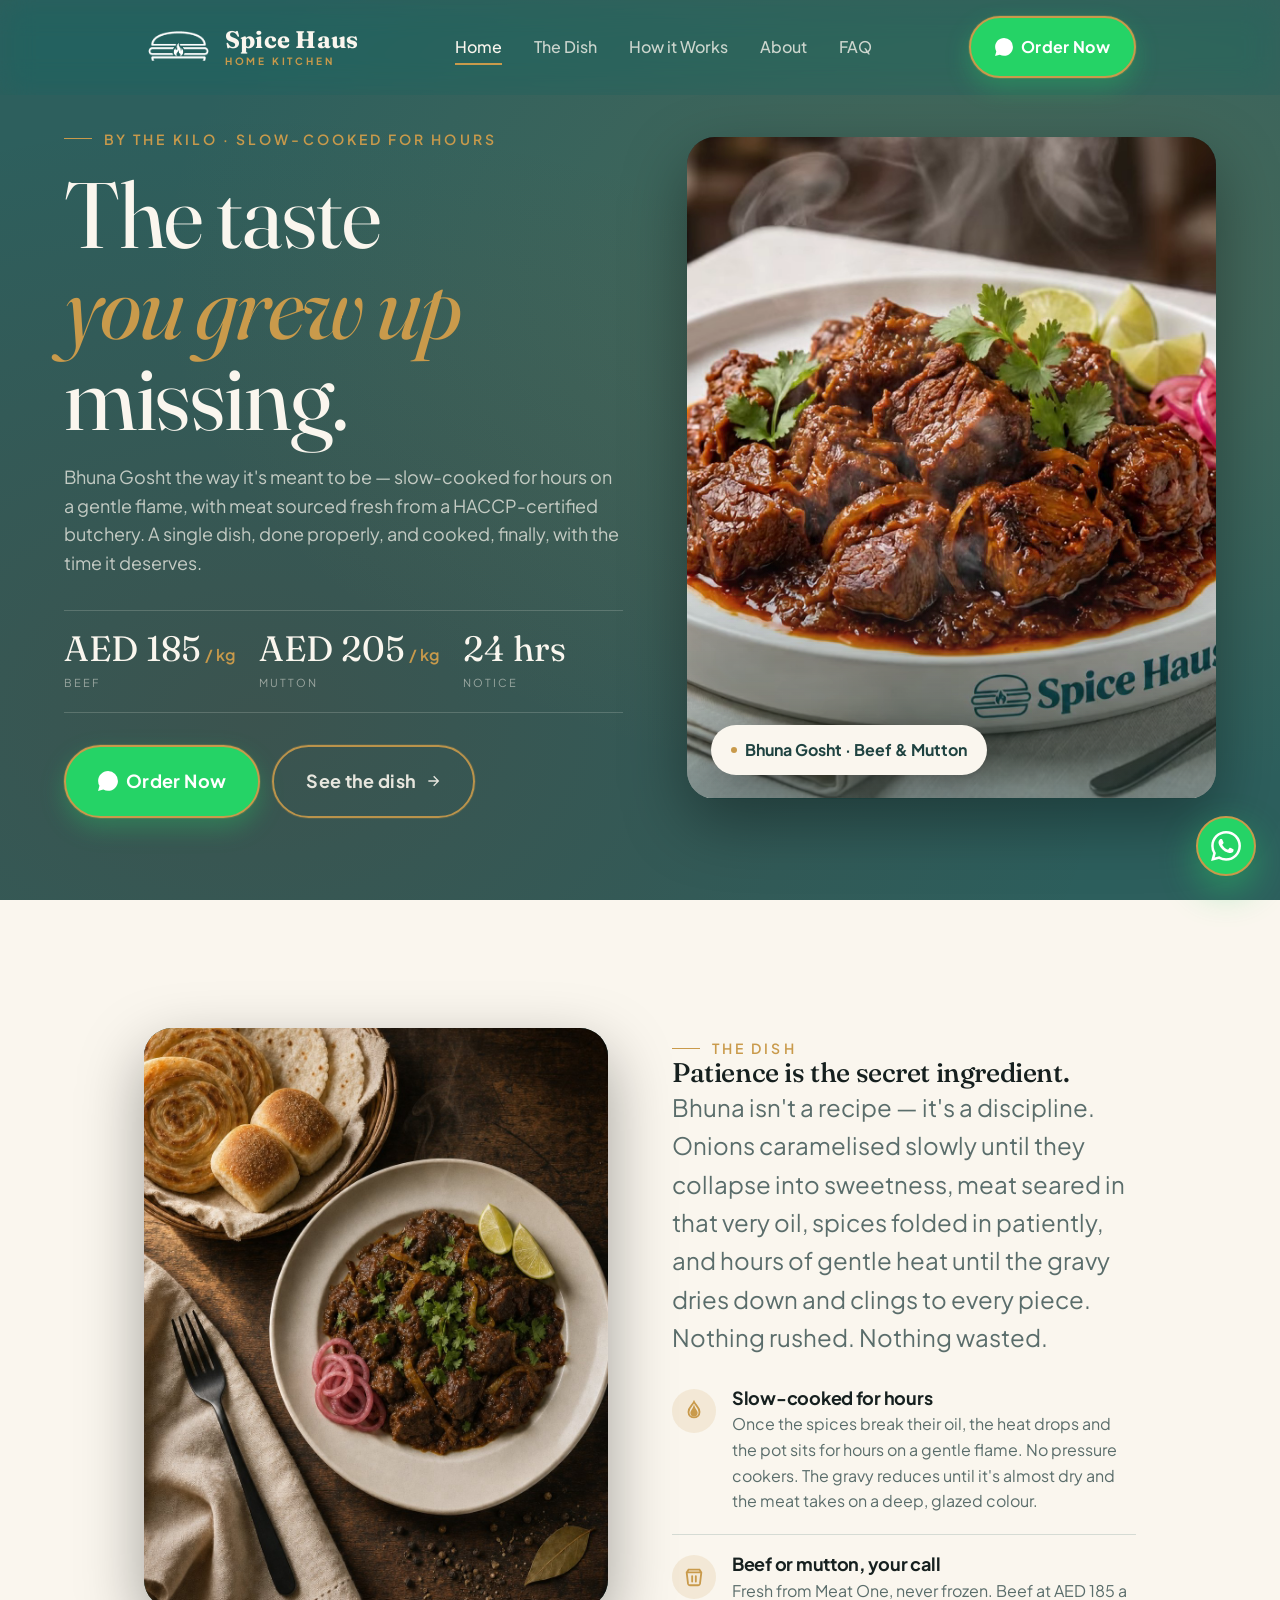
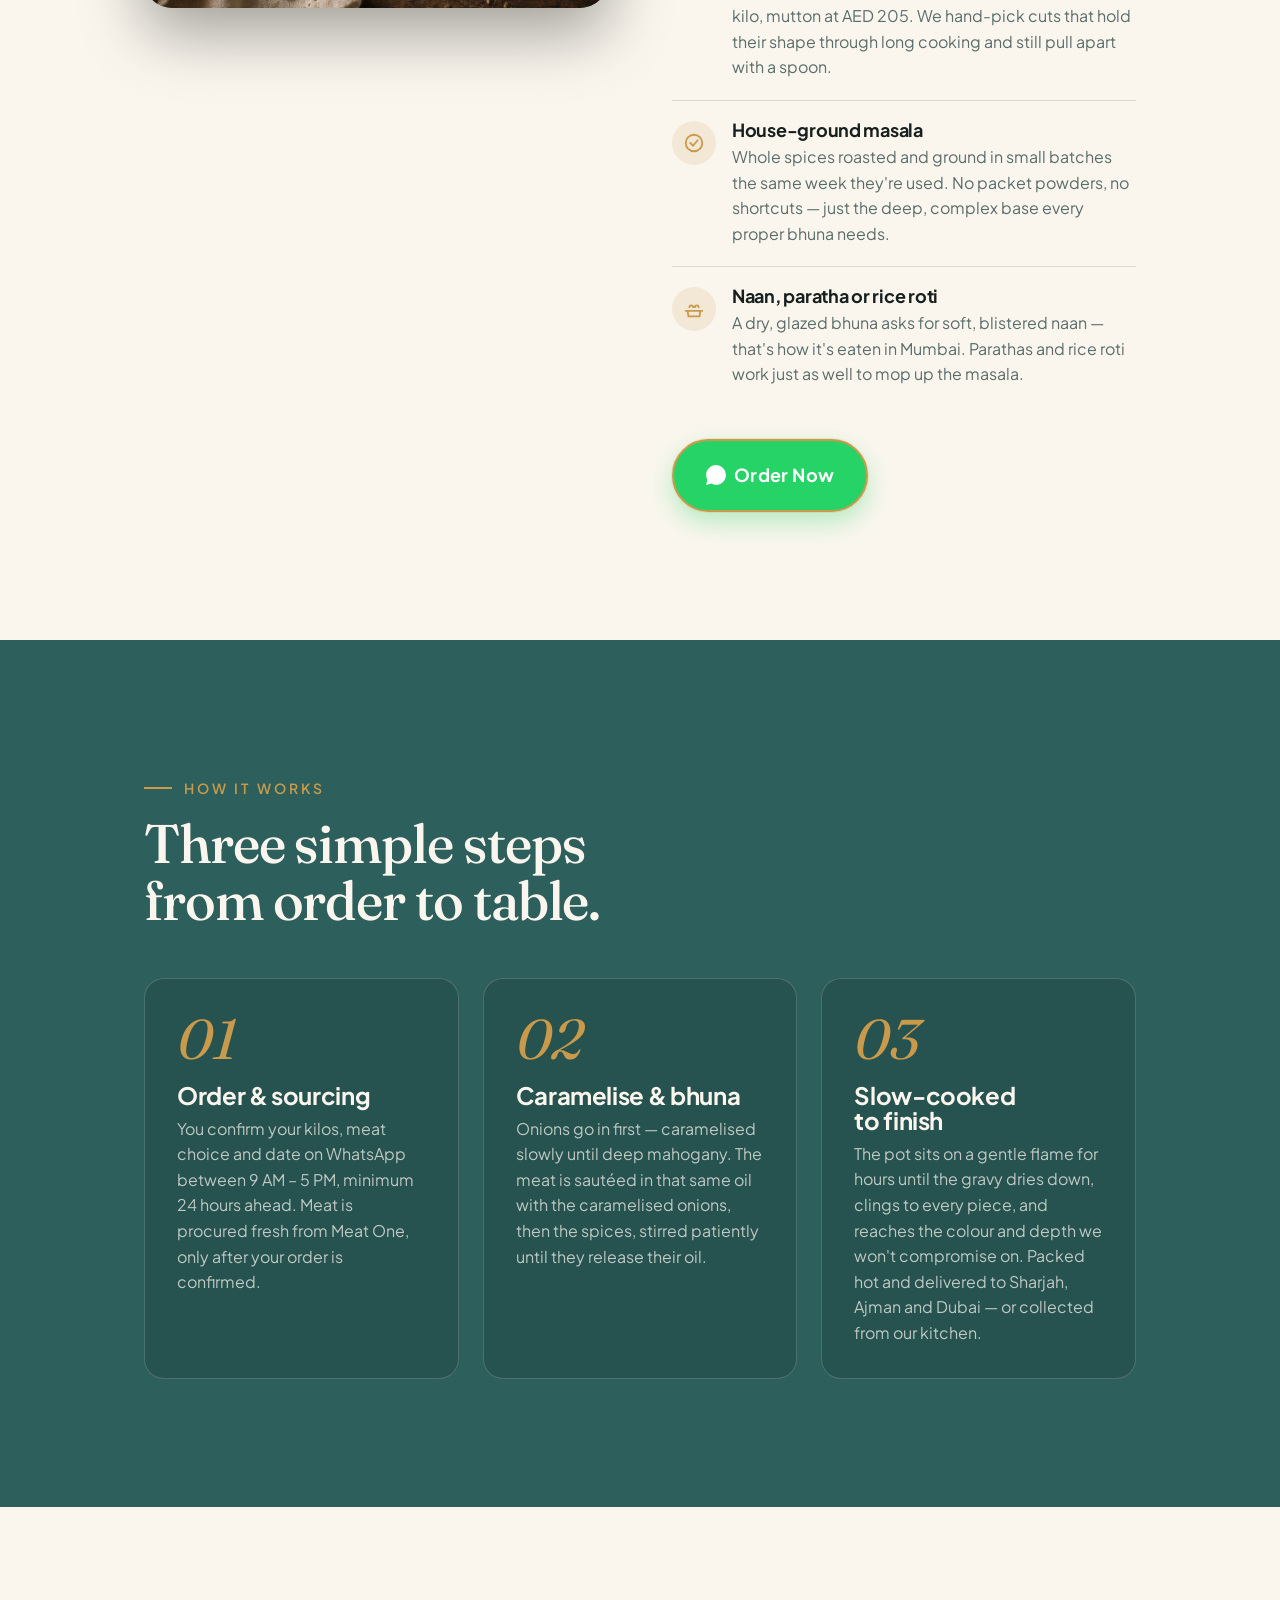
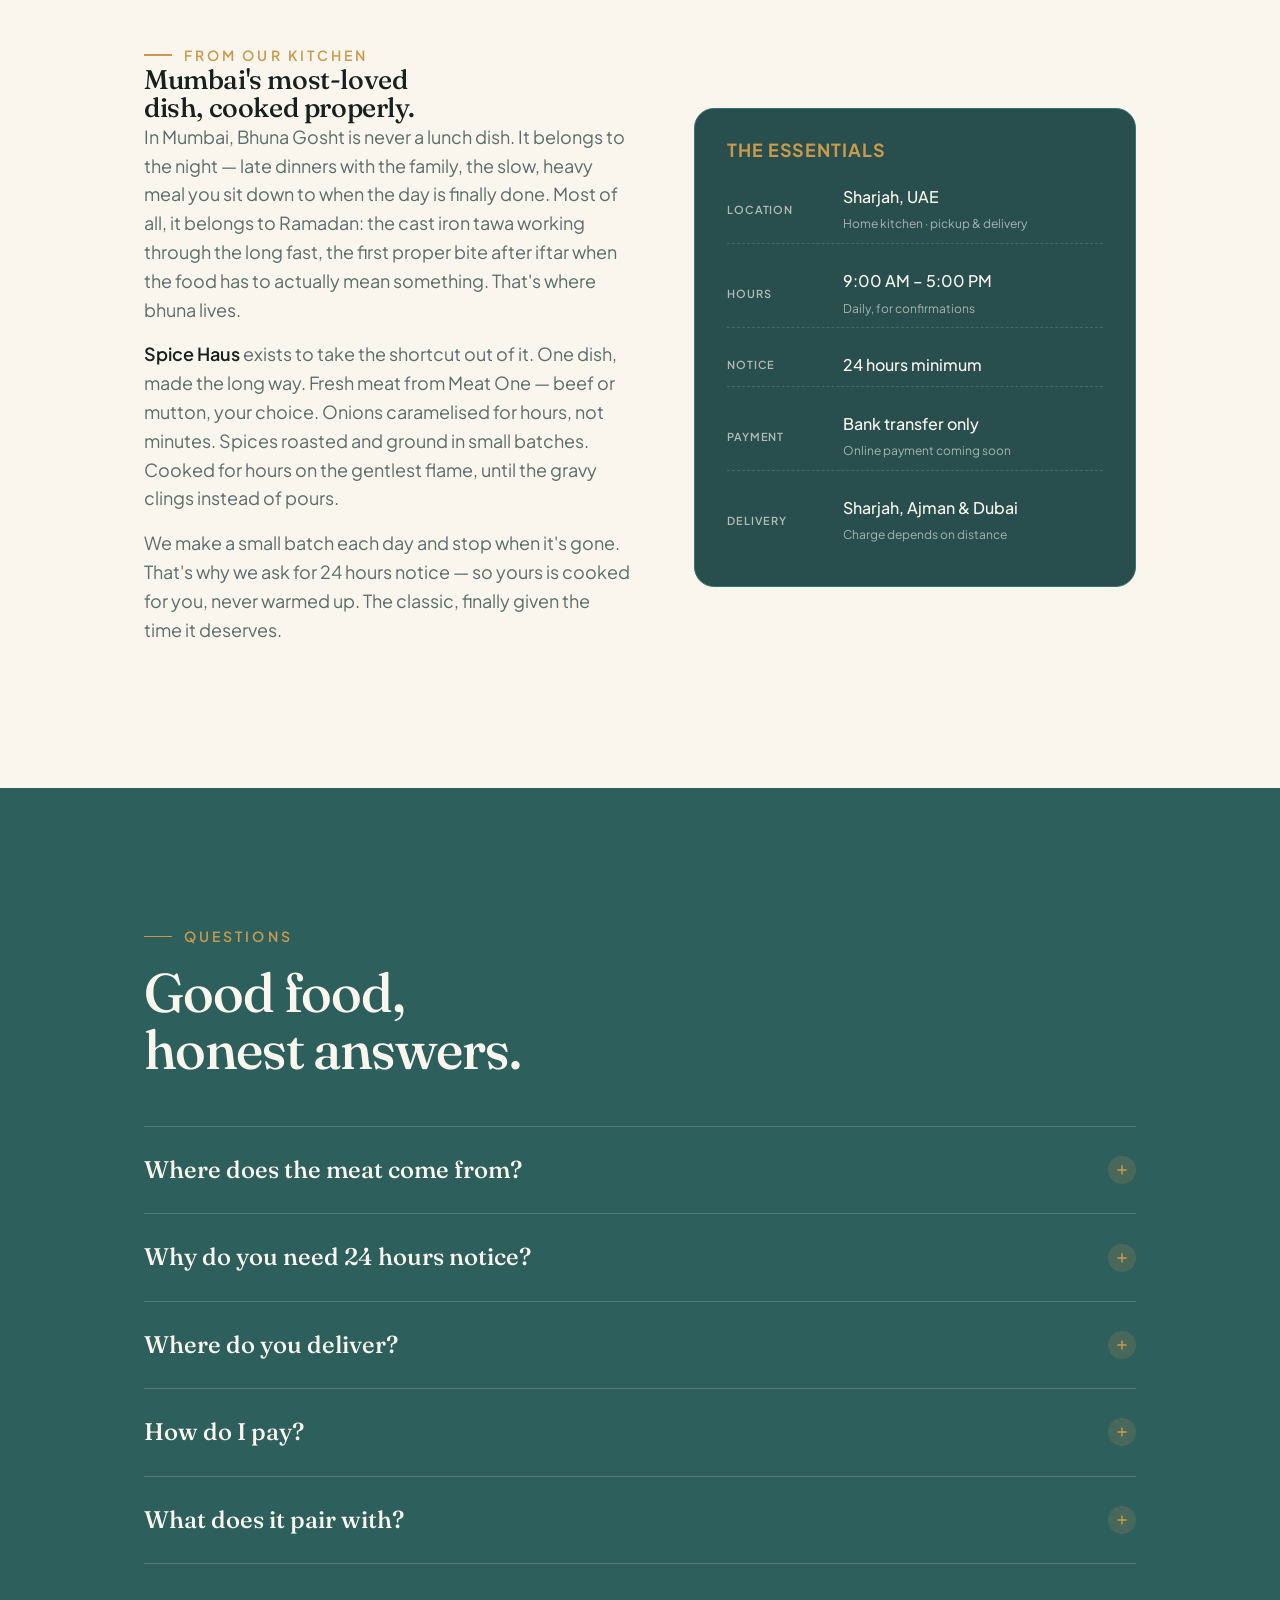
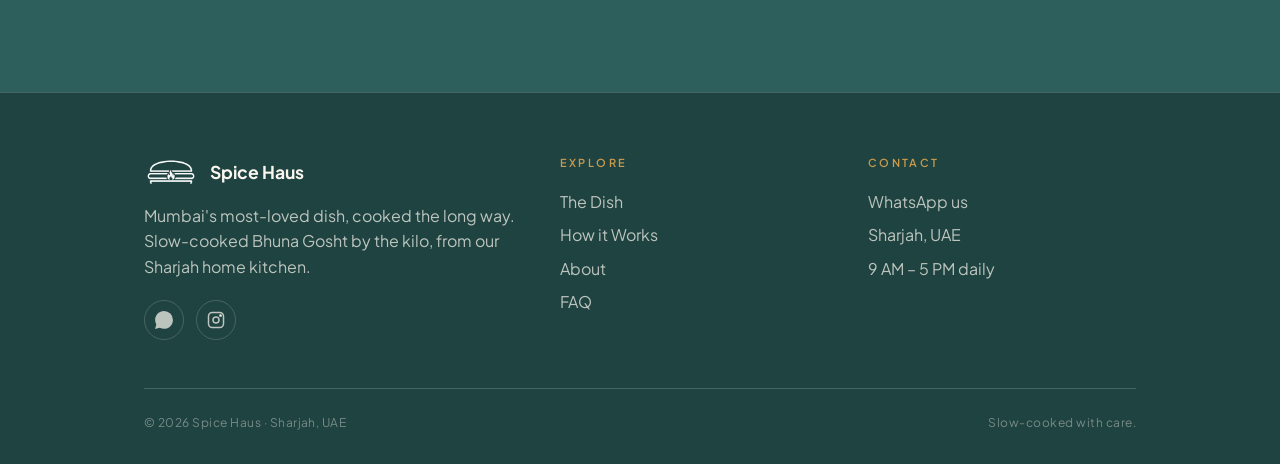
==== commit 332c7284: "feat(seo): branded 1200x630 link-preview image + og/twitter tags" ====
--- a/index.html
+++ b/index.html
@@ -9,8 +9,15 @@
 
   <meta property="og:title" content="Spice Haus — Bhuna Gosht by the kilo" />
   <meta property="og:description" content="Slow-cooked for hours in a rich, deep masala. Beef AED 185/kg · Mutton AED 205/kg. From our Sharjah home kitchen." />
-  <meta property="og:image" content="assets/bhuna-poster.jpg" />
+  <meta property="og:image" content="https://spicehaus.org/assets/link-preview.jpg" />
+  <meta property="og:image:width" content="1200" />
+  <meta property="og:image:height" content="630" />
+  <meta property="og:url" content="https://spicehaus.org/" />
   <meta property="og:type" content="website" />
+  <meta name="twitter:card" content="summary_large_image" />
+  <meta name="twitter:title" content="Spice Haus — Bhuna Gosht by the kilo" />
+  <meta name="twitter:description" content="Slow-cooked Bhuna Gosht, by the kilo. Sharjah, Ajman & Dubai." />
+  <meta name="twitter:image" content="https://spicehaus.org/assets/link-preview.jpg" />
 
   <link rel="icon" type="image/png" href="assets/favicon.png" />
   <link rel="apple-touch-icon" href="assets/favicon.png" />
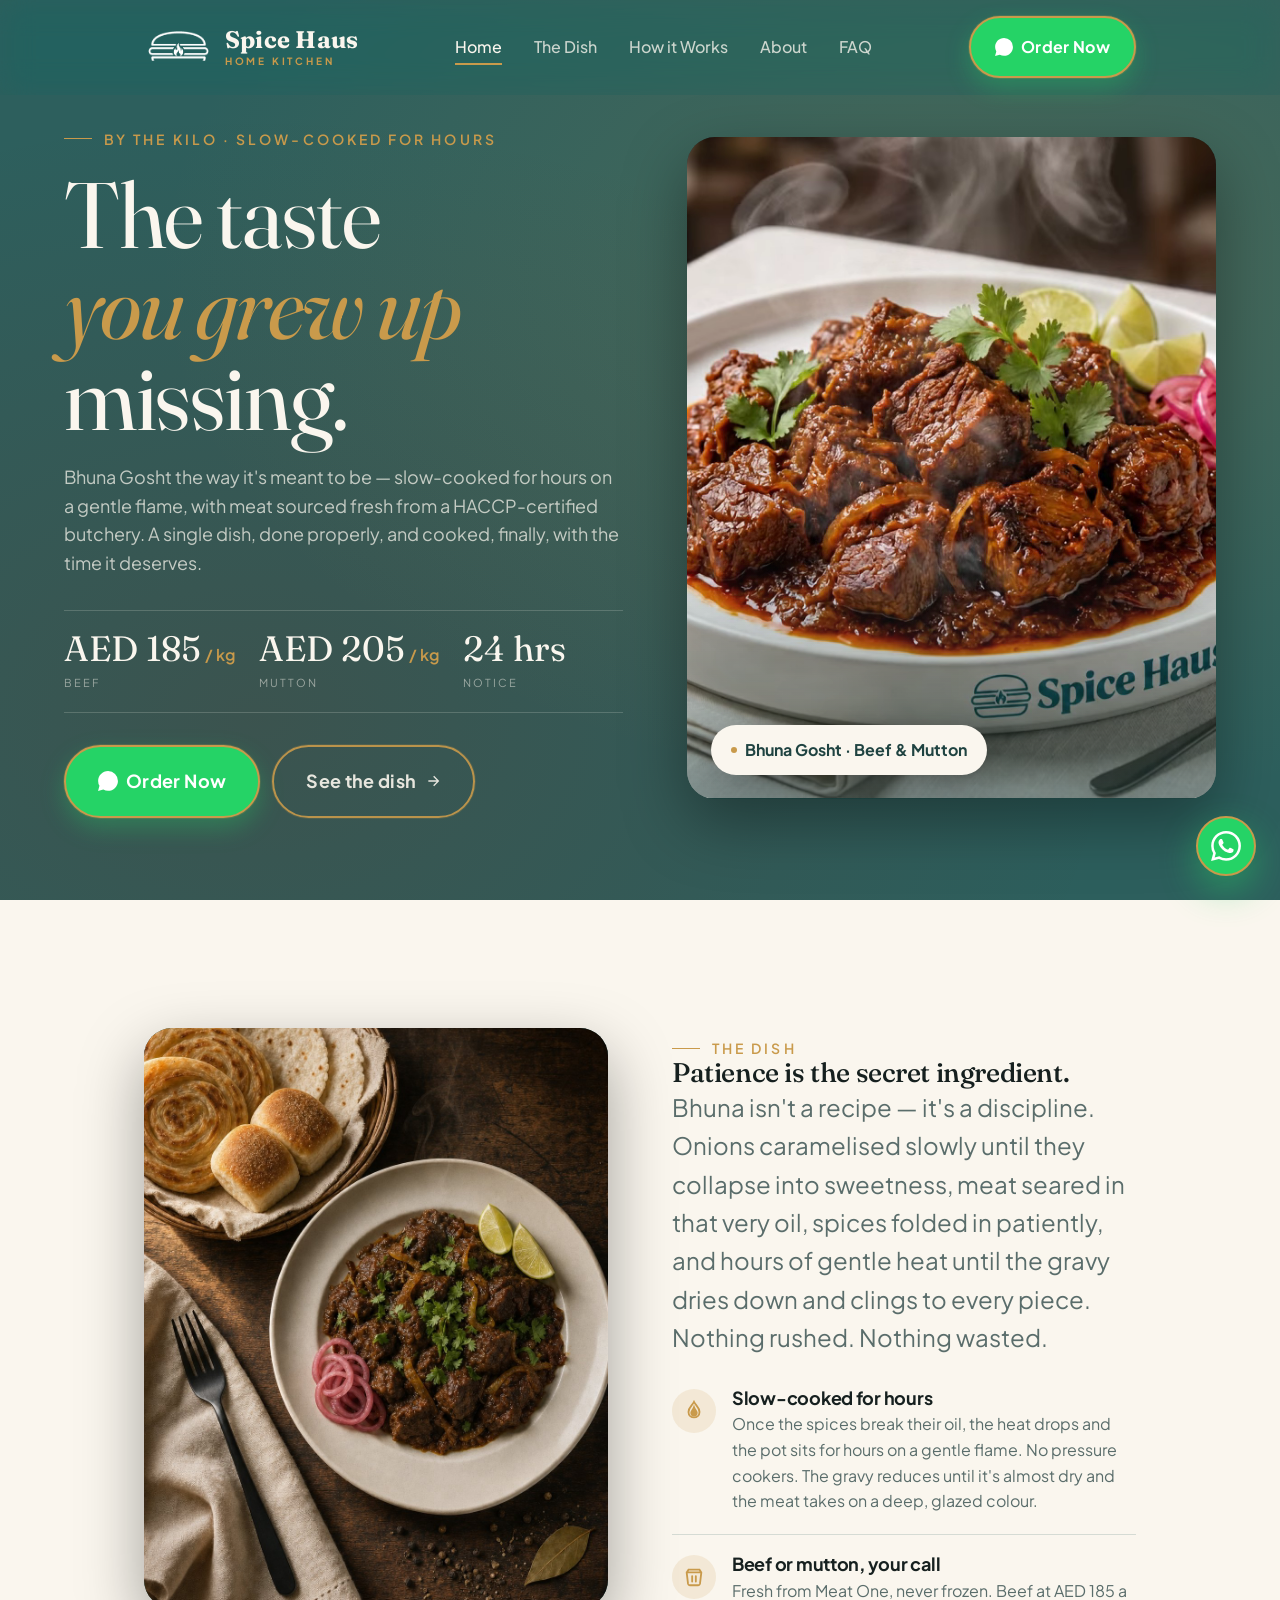
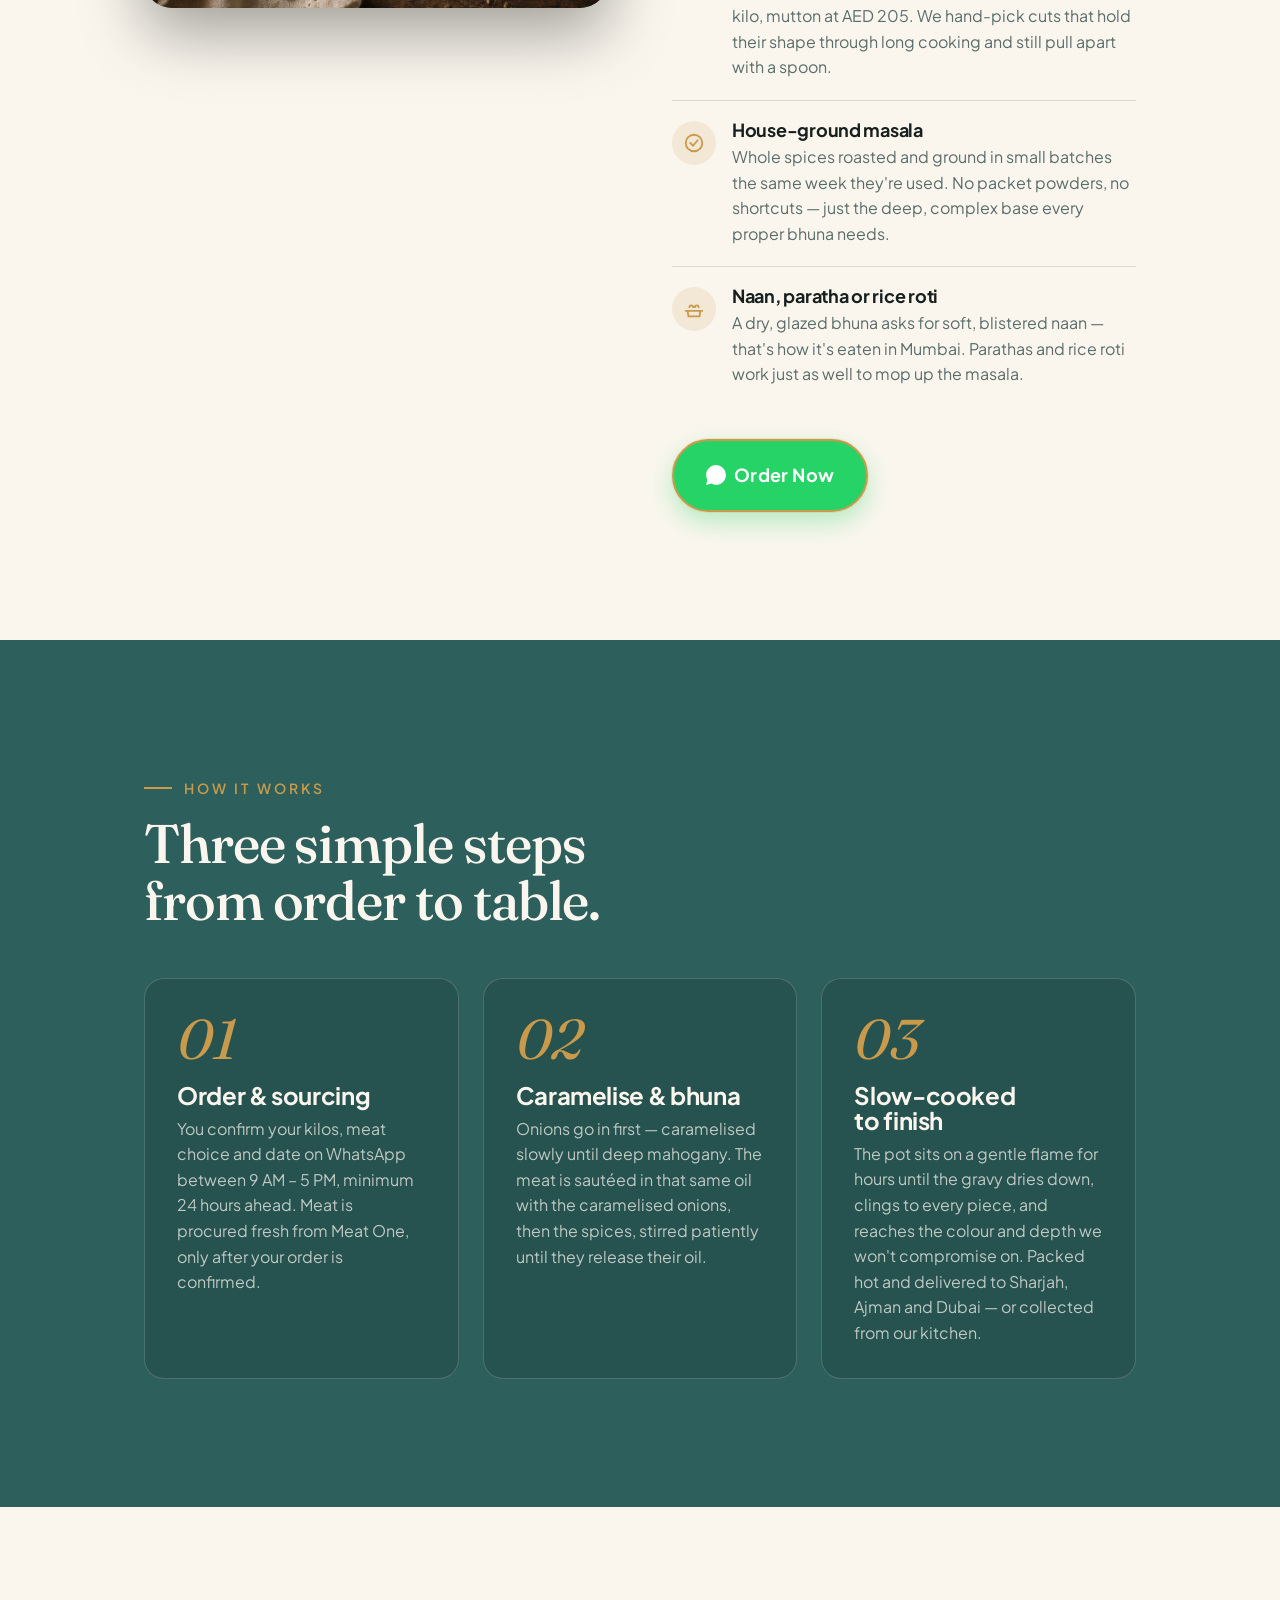
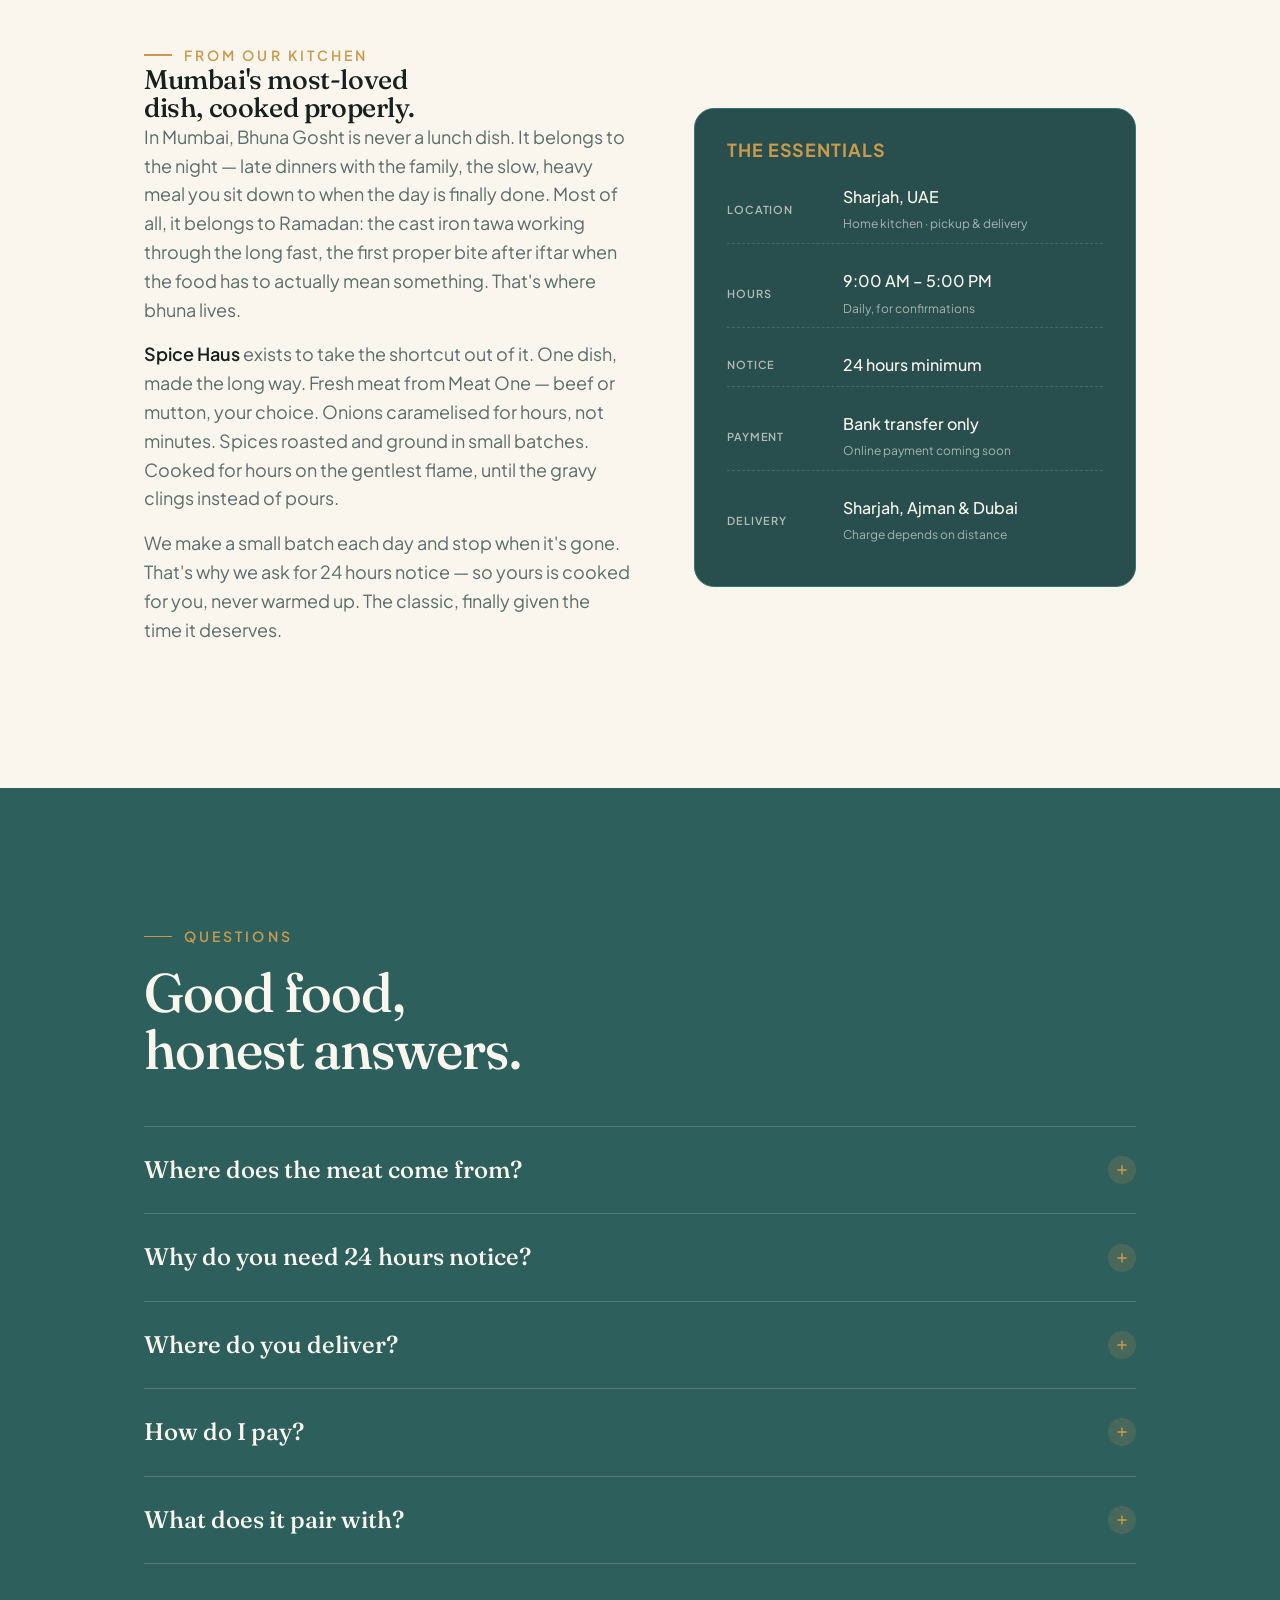
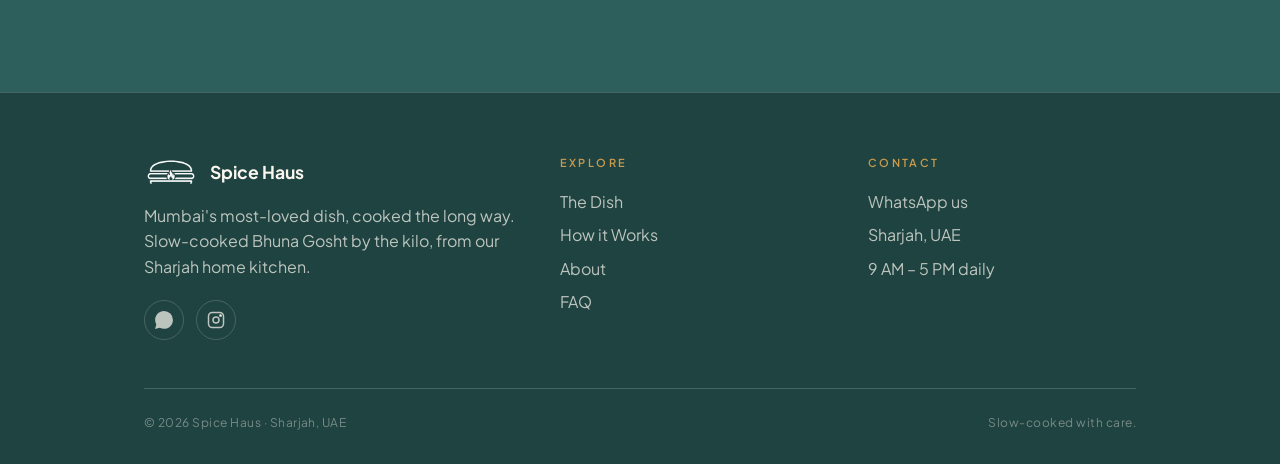
==== commit 57b3a971: "feat(form): privacy-safe Welcome back hint via localStorage (hashed phones)" ====
--- a/index.html
+++ b/index.html
@@ -534,6 +534,6 @@
     </div>
   </div>
 
-  <script src="js/main.js"></script>
+  <script src="js/main.js?v=20260520a"></script>
 </body>
 </html>
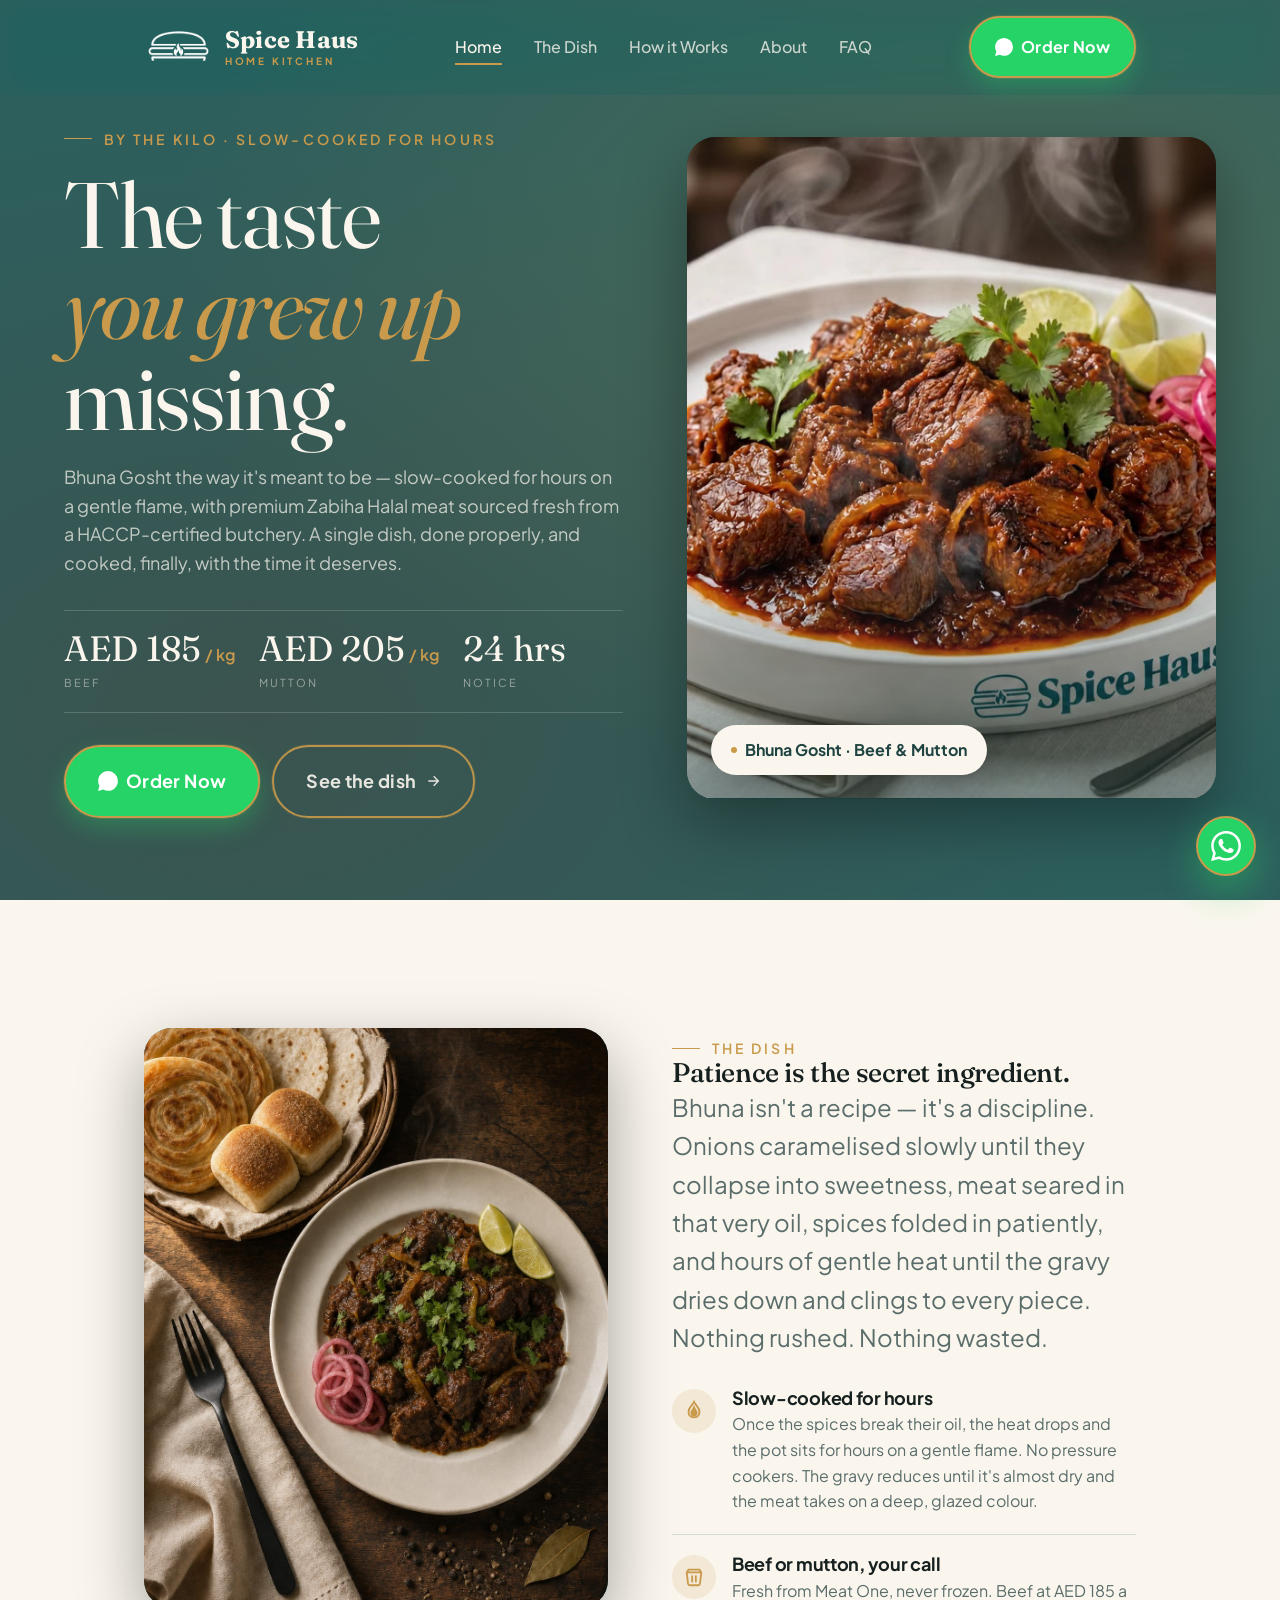
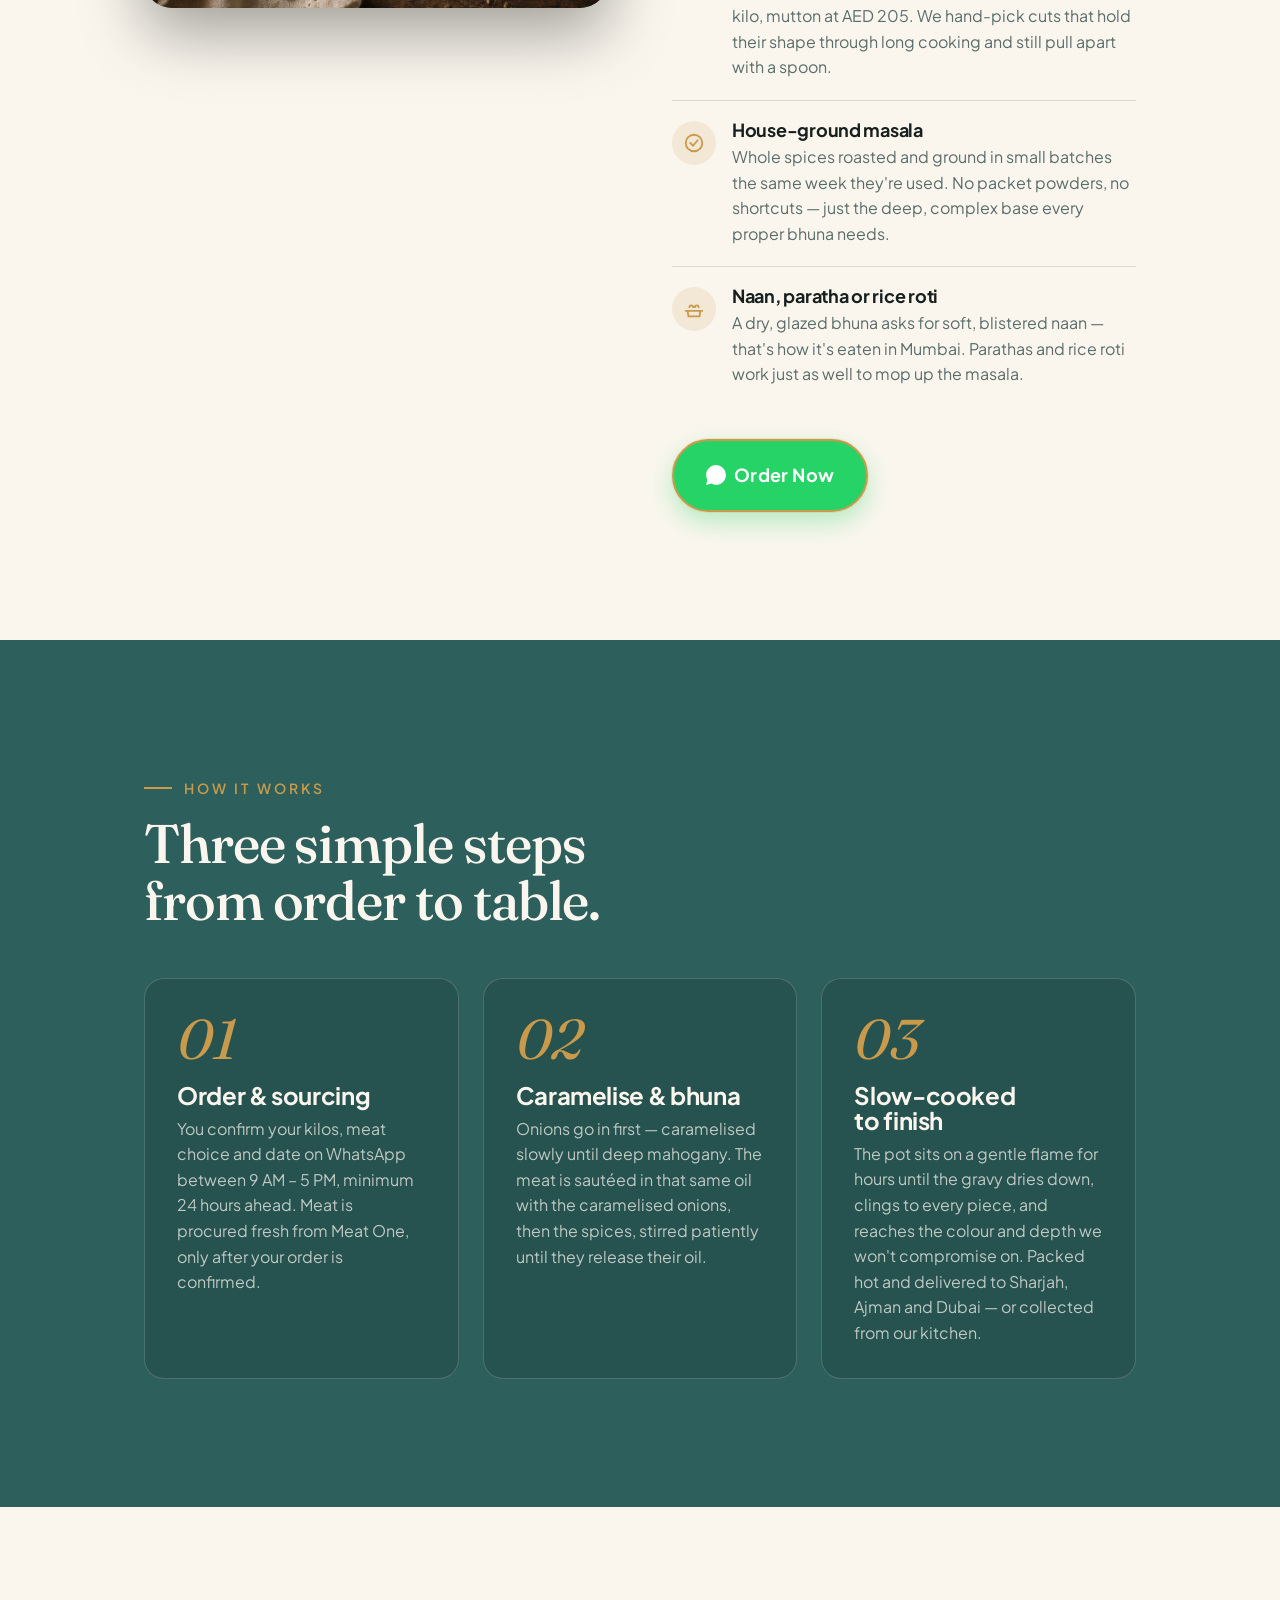
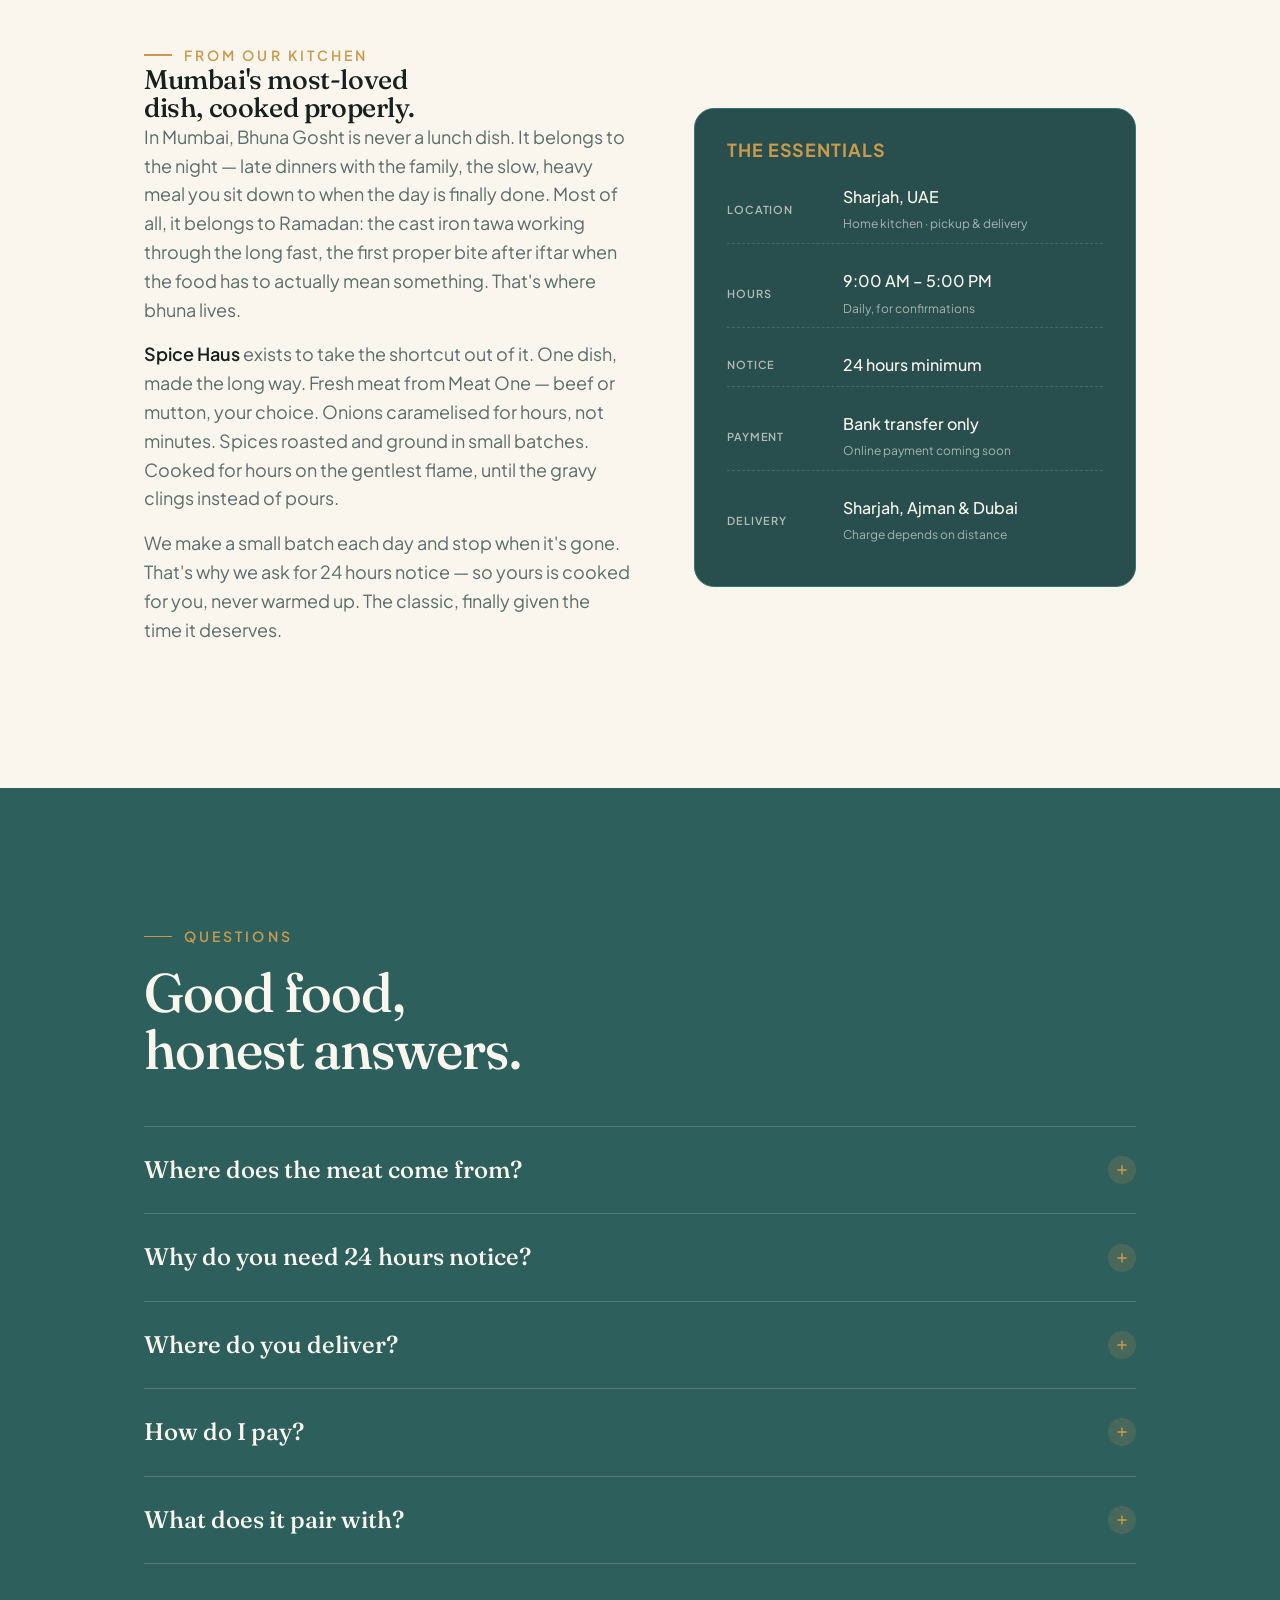
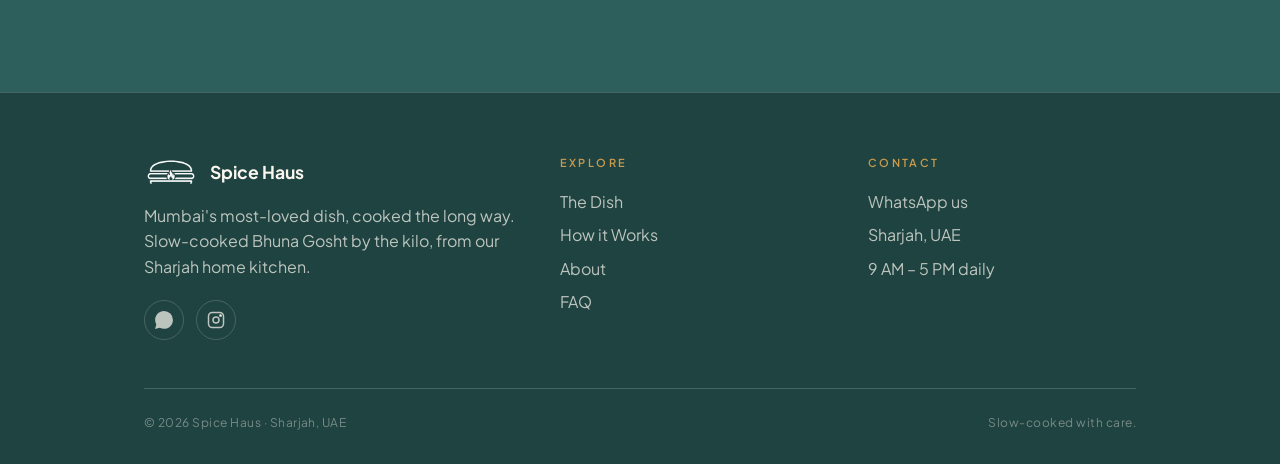
==== commit aed292fe: "copy(hero): mention premium Zabiha Halal meat" ====
--- a/index.html
+++ b/index.html
@@ -70,7 +70,7 @@
       <span class="eyebrow">By the kilo · Slow-cooked for hours</span>
       <h1>The taste <em>you grew up</em><br/>missing.</h1>
       <p class="hero-sub">
-        Bhuna Gosht the way it's meant to be — slow-cooked for hours on a gentle flame, with meat sourced fresh from a HACCP-certified butchery. A single dish, done properly, and cooked, finally, with the time it deserves.
+        Bhuna Gosht the way it's meant to be — slow-cooked for hours on a gentle flame, with premium Zabiha Halal meat sourced fresh from a HACCP-certified butchery. A single dish, done properly, and cooked, finally, with the time it deserves.
       </p>
 
       <div class="hero-meta">
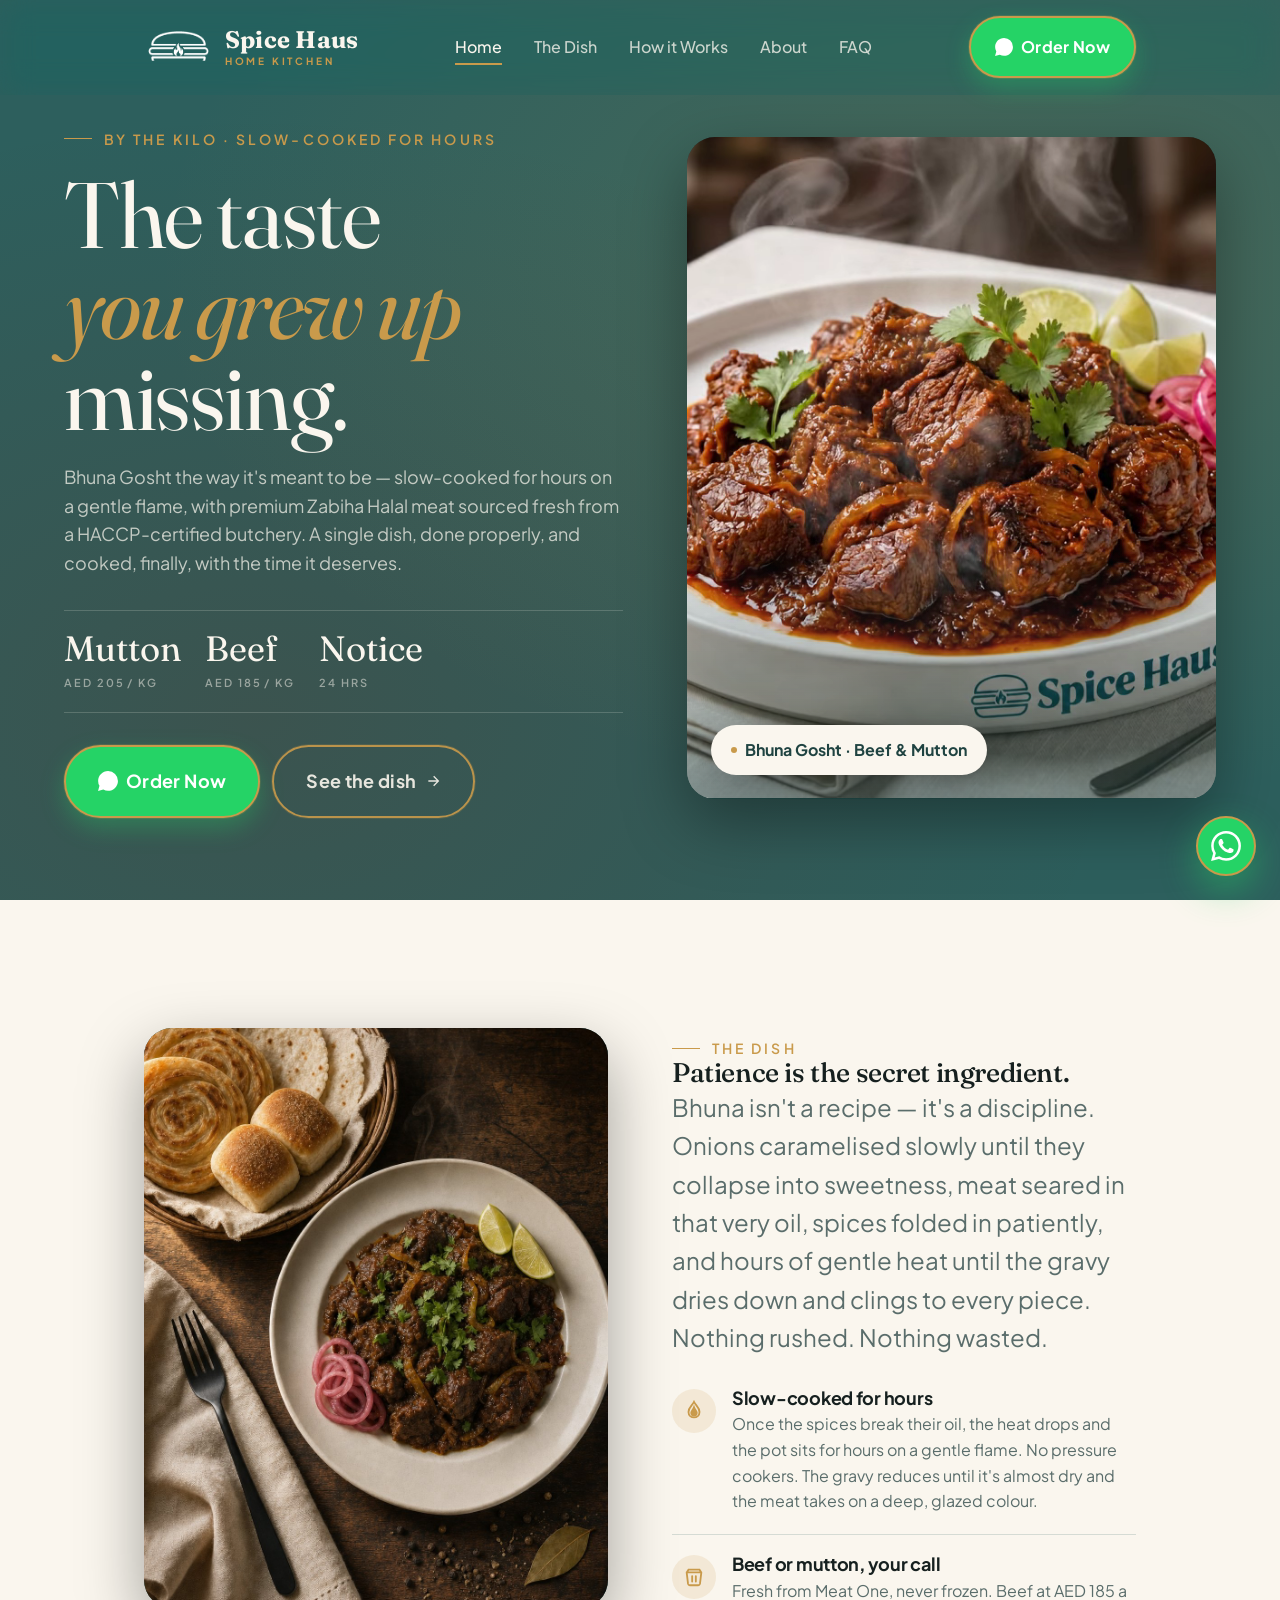
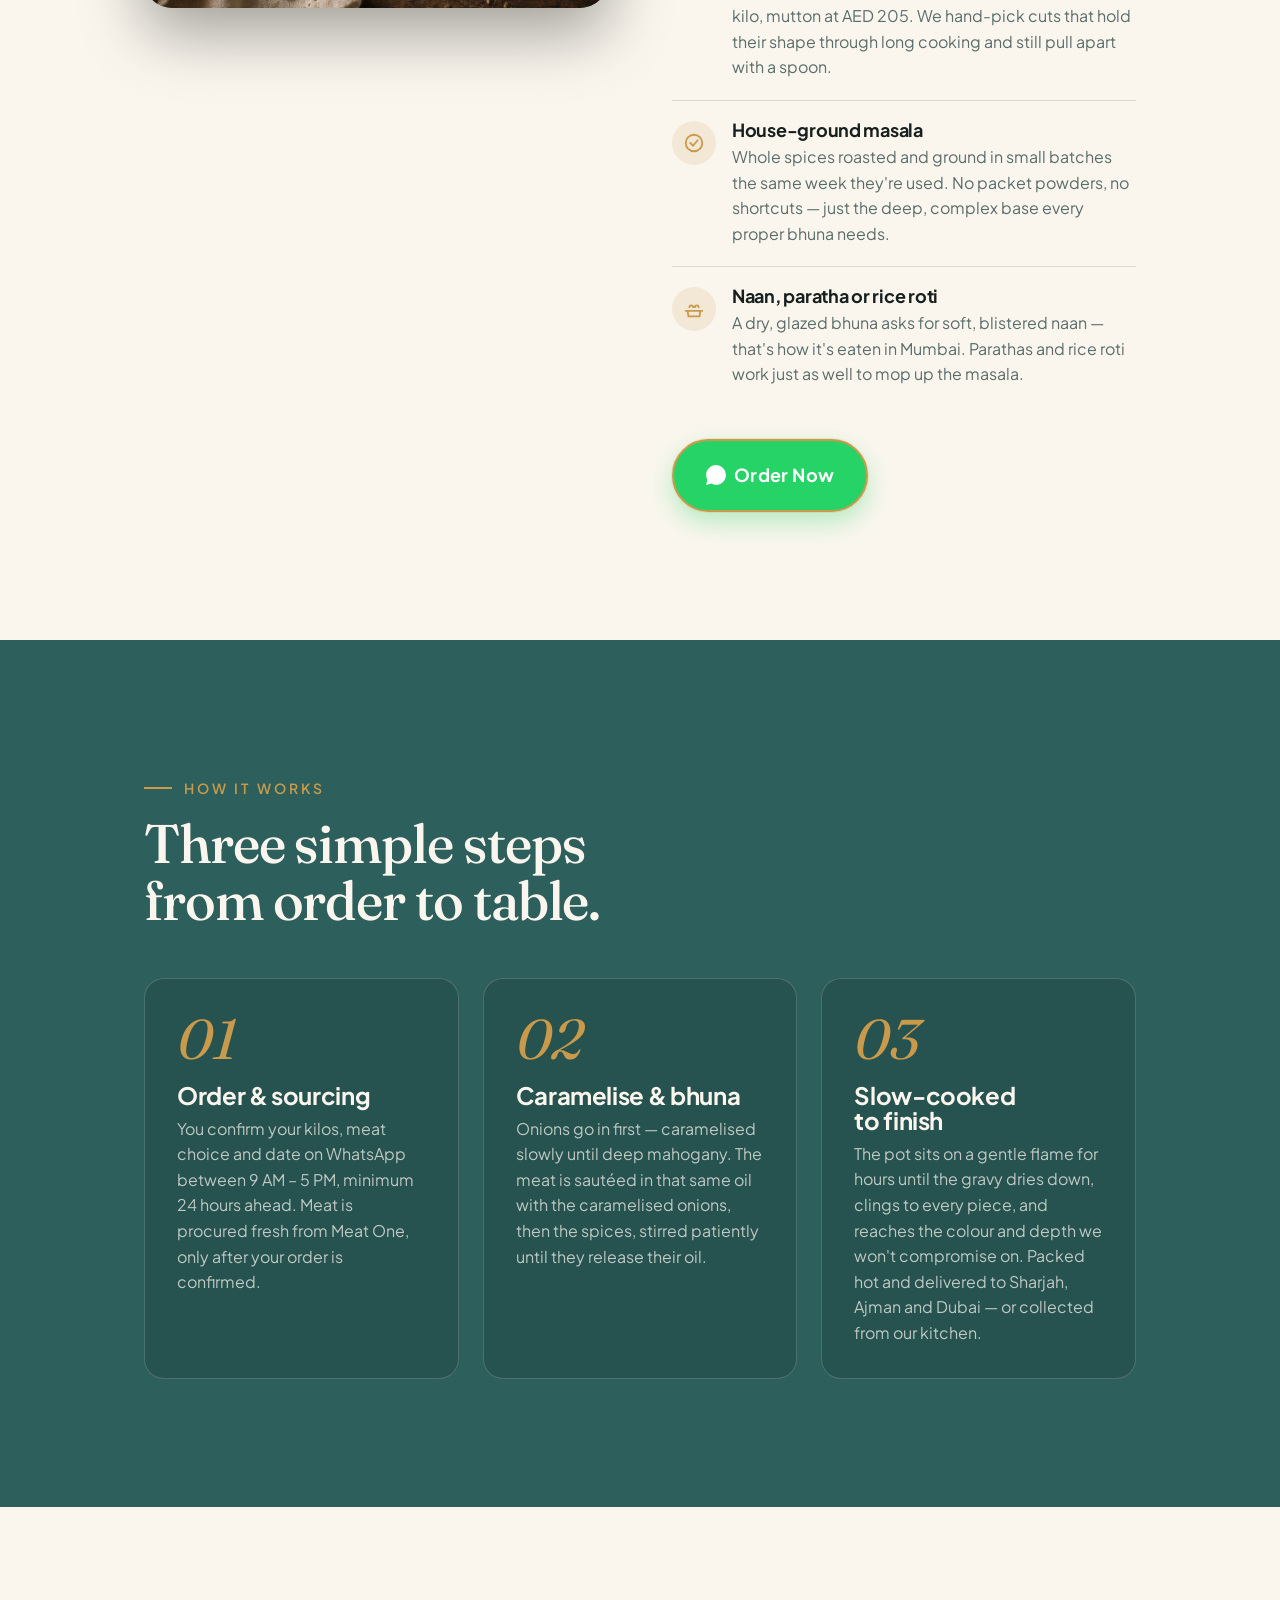
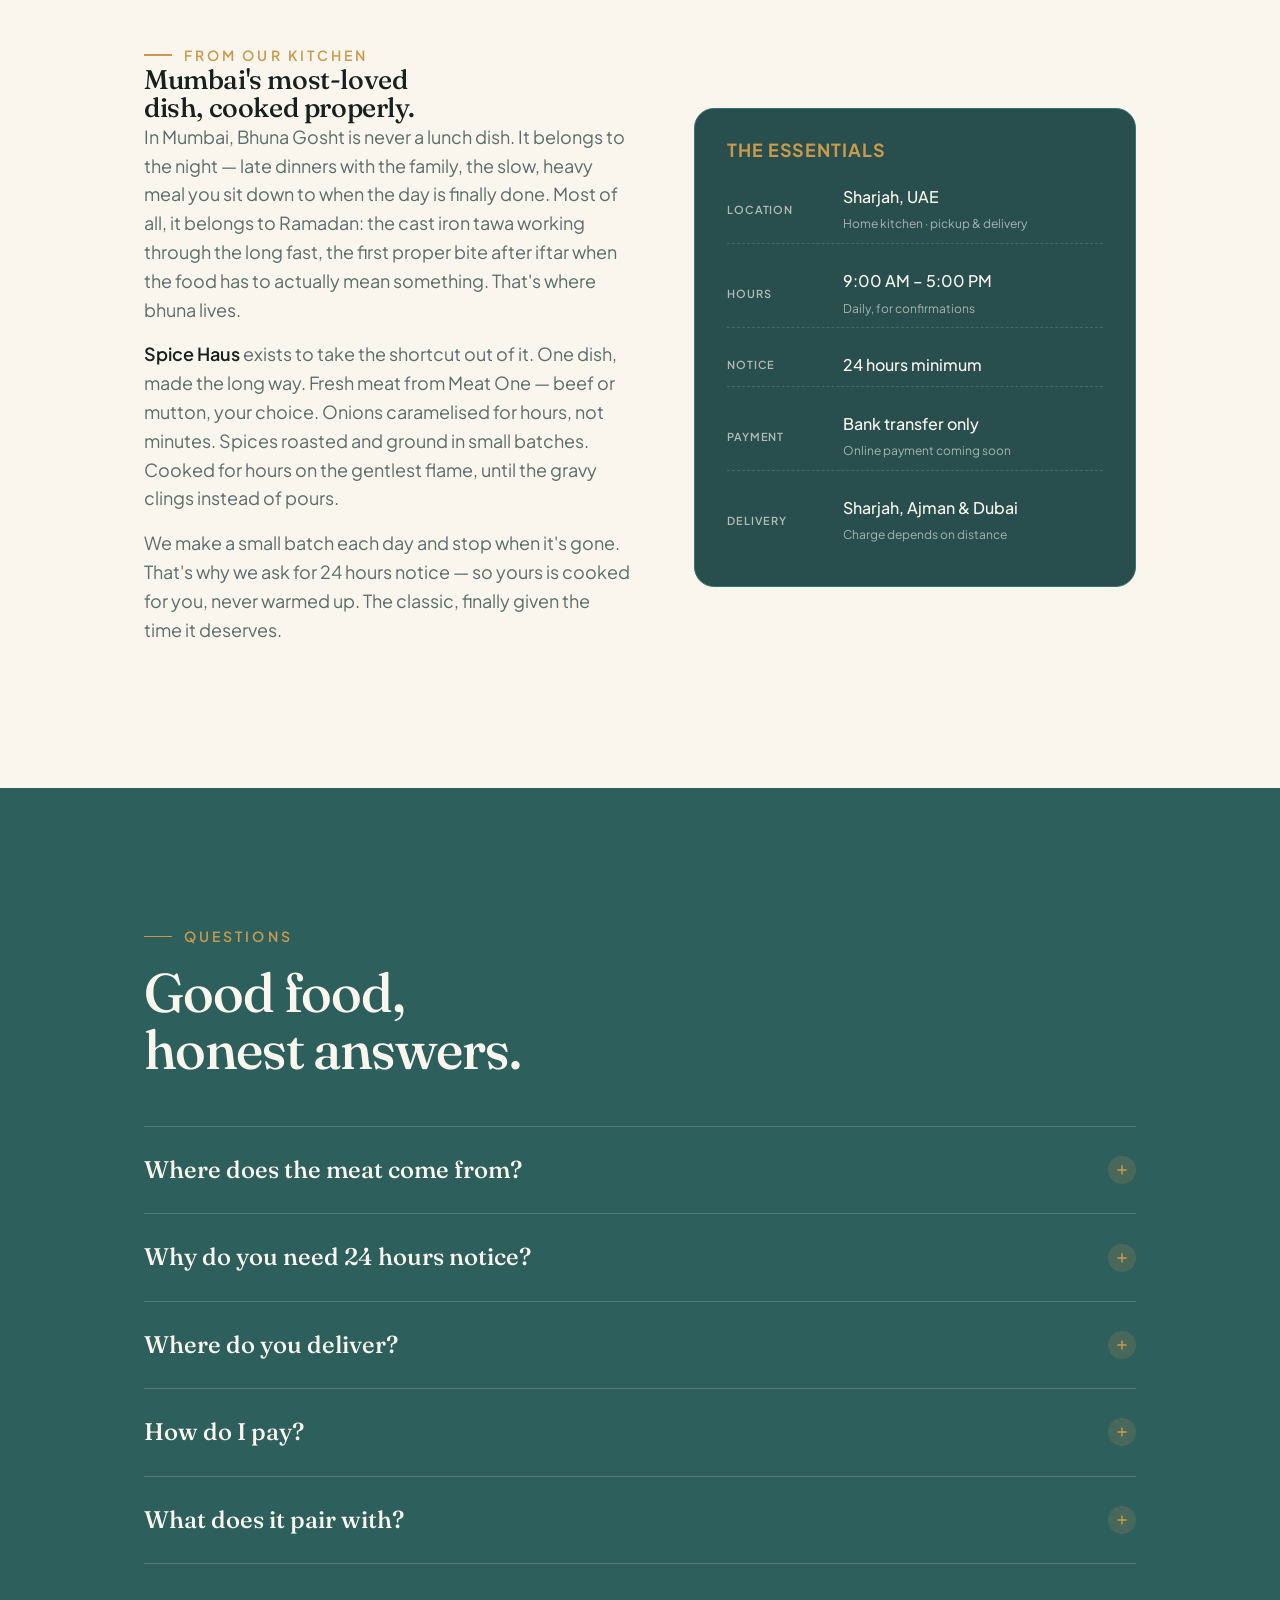
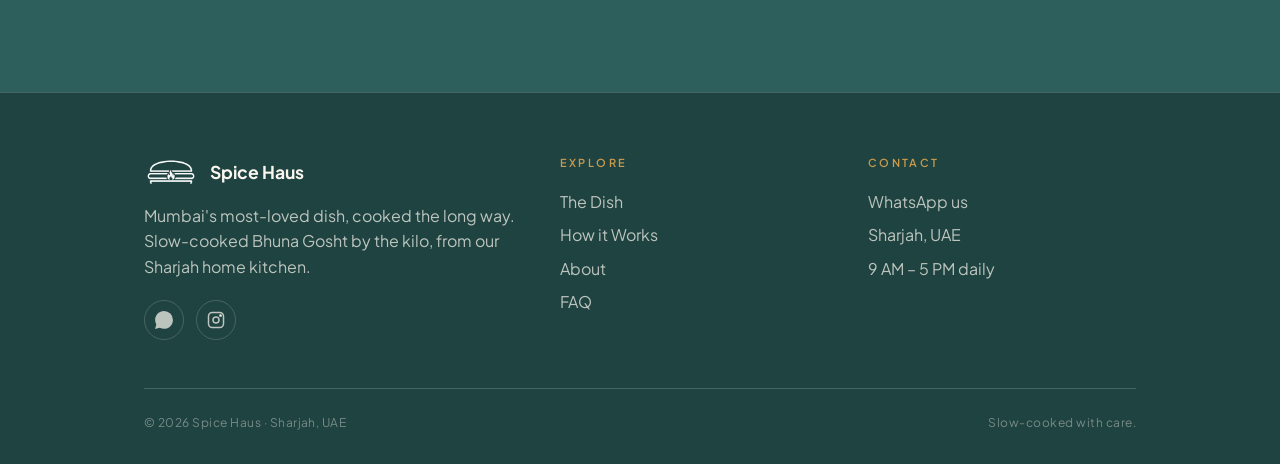
==== commit ff967f1f: "style(hero): reorder stats Mutton/Beef/Notice; labels big, prices small" ====
--- a/index.html
+++ b/index.html
@@ -75,16 +75,16 @@
 
       <div class="hero-meta">
         <div class="stat">
+          <span class="label">Mutton</span>
+          <span class="num">AED 205<small>/ kg</small></span>
+        </div>
+        <div class="stat">
+          <span class="label">Beef</span>
           <span class="num">AED 185<small>/ kg</small></span>
-          <span class="label">Beef</span>
         </div>
         <div class="stat">
-          <span class="num">AED 205<small>/ kg</small></span>
-          <span class="label">Mutton</span>
-        </div>
-        <div class="stat">
+          <span class="label">Notice</span>
           <span class="num">24 hrs</span>
-          <span class="label">Notice</span>
         </div>
       </div>
 
--- a/css/style.css
+++ b/css/style.css
@@ -410,28 +410,33 @@
   border-top: 1px solid var(--color-border);
   border-bottom: 1px solid var(--color-border);
 }
-.hero-meta .stat .num {
+.hero-meta .stat .label {
   font-family: var(--font-display);
   font-size: var(--text-xl);
   color: var(--cream-50);
   display: block;
   line-height: 1;
-}
-.hero-meta .stat .num small {
+  letter-spacing: 0;
+  text-transform: none;
+}
+.hero-meta .stat .num {
   font-family: var(--font-body);
-  font-size: var(--text-sm);
+  font-size: 11px;
   font-weight: 600;
-  color: var(--brass-500);
-  letter-spacing: 0;
-  margin-left: 4px;
-}
-.hero-meta .stat .label {
-  font-size: 11px;
   letter-spacing: 0.18em;
   text-transform: uppercase;
   color: var(--color-text-faint);
   margin-top: var(--space-2);
   display: block;
+}
+.hero-meta .stat .num small {
+  font-family: var(--font-body);
+  font-size: 11px;
+  font-weight: 600;
+  color: var(--color-text-faint);
+  letter-spacing: 0.18em;
+  margin-left: 2px;
+  text-transform: uppercase;
 }
 
 .hero-ctas { display: flex; gap: var(--space-3); flex-wrap: wrap; }
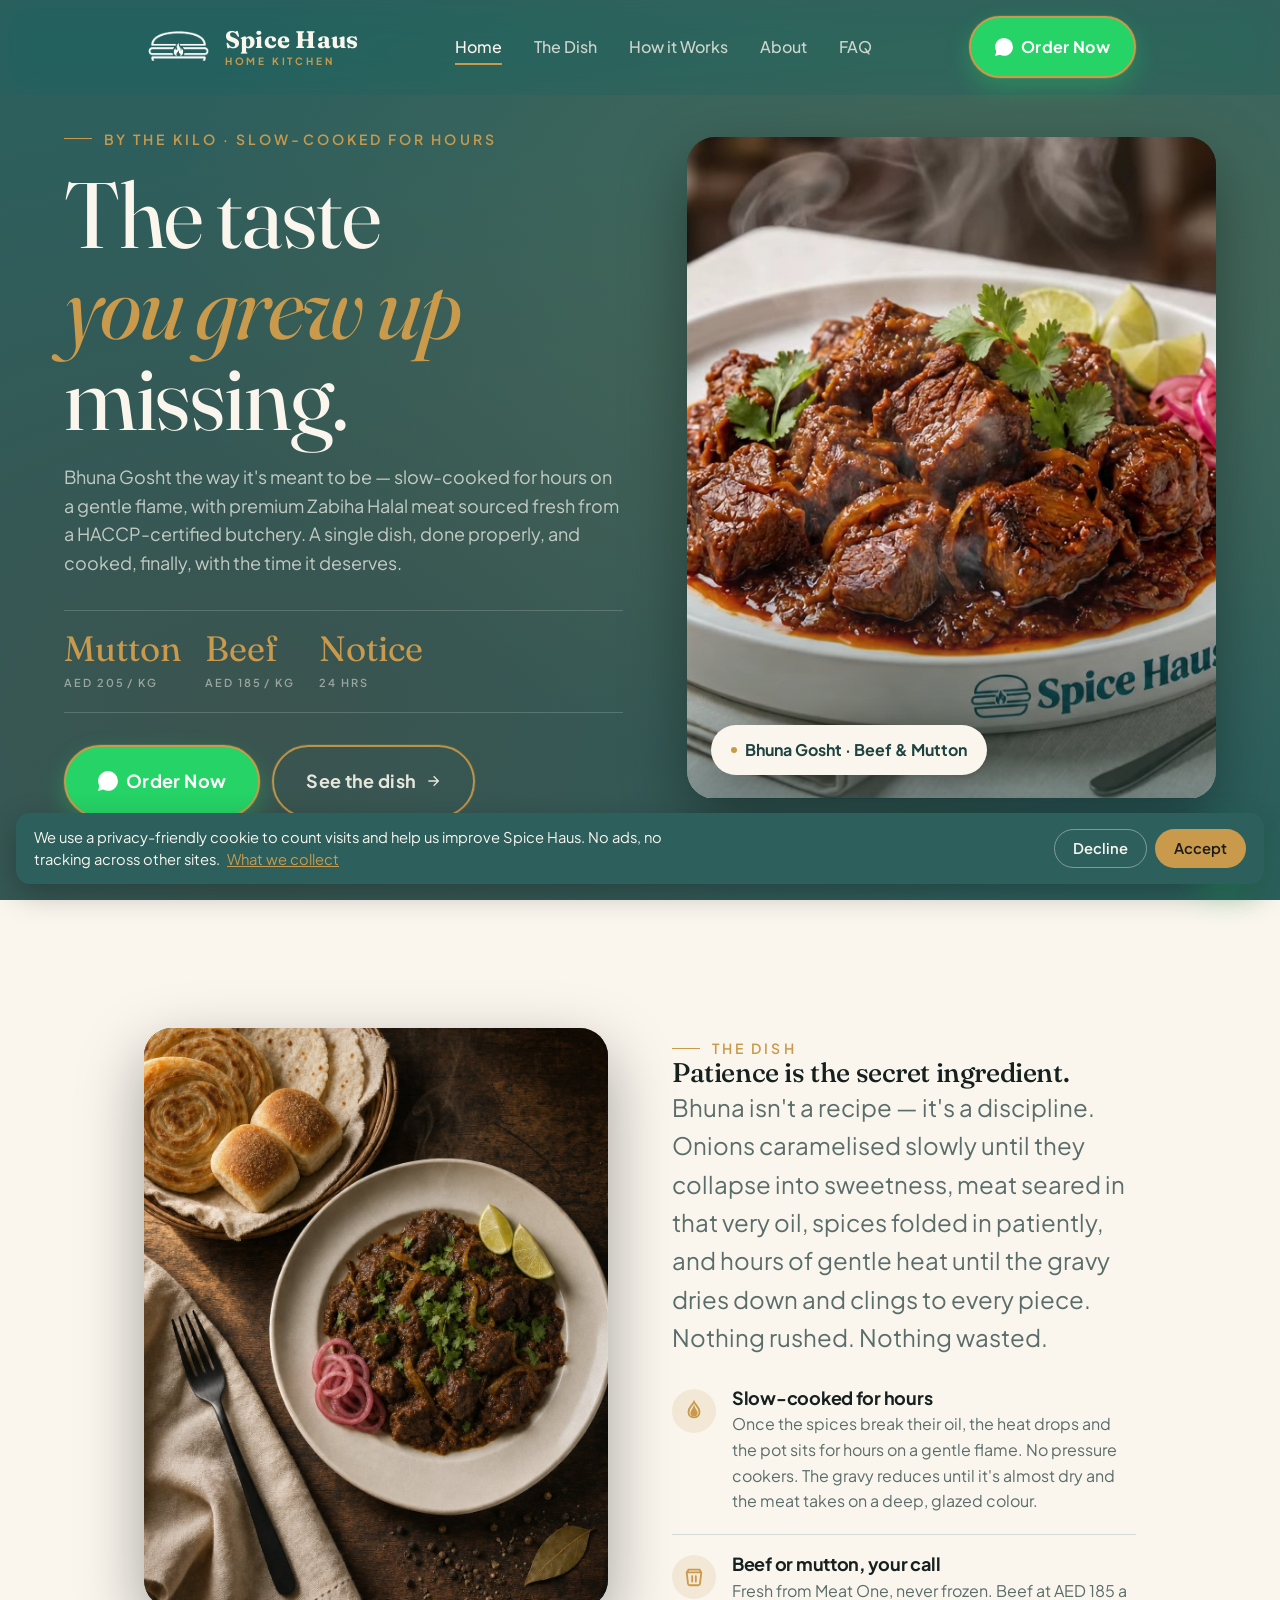
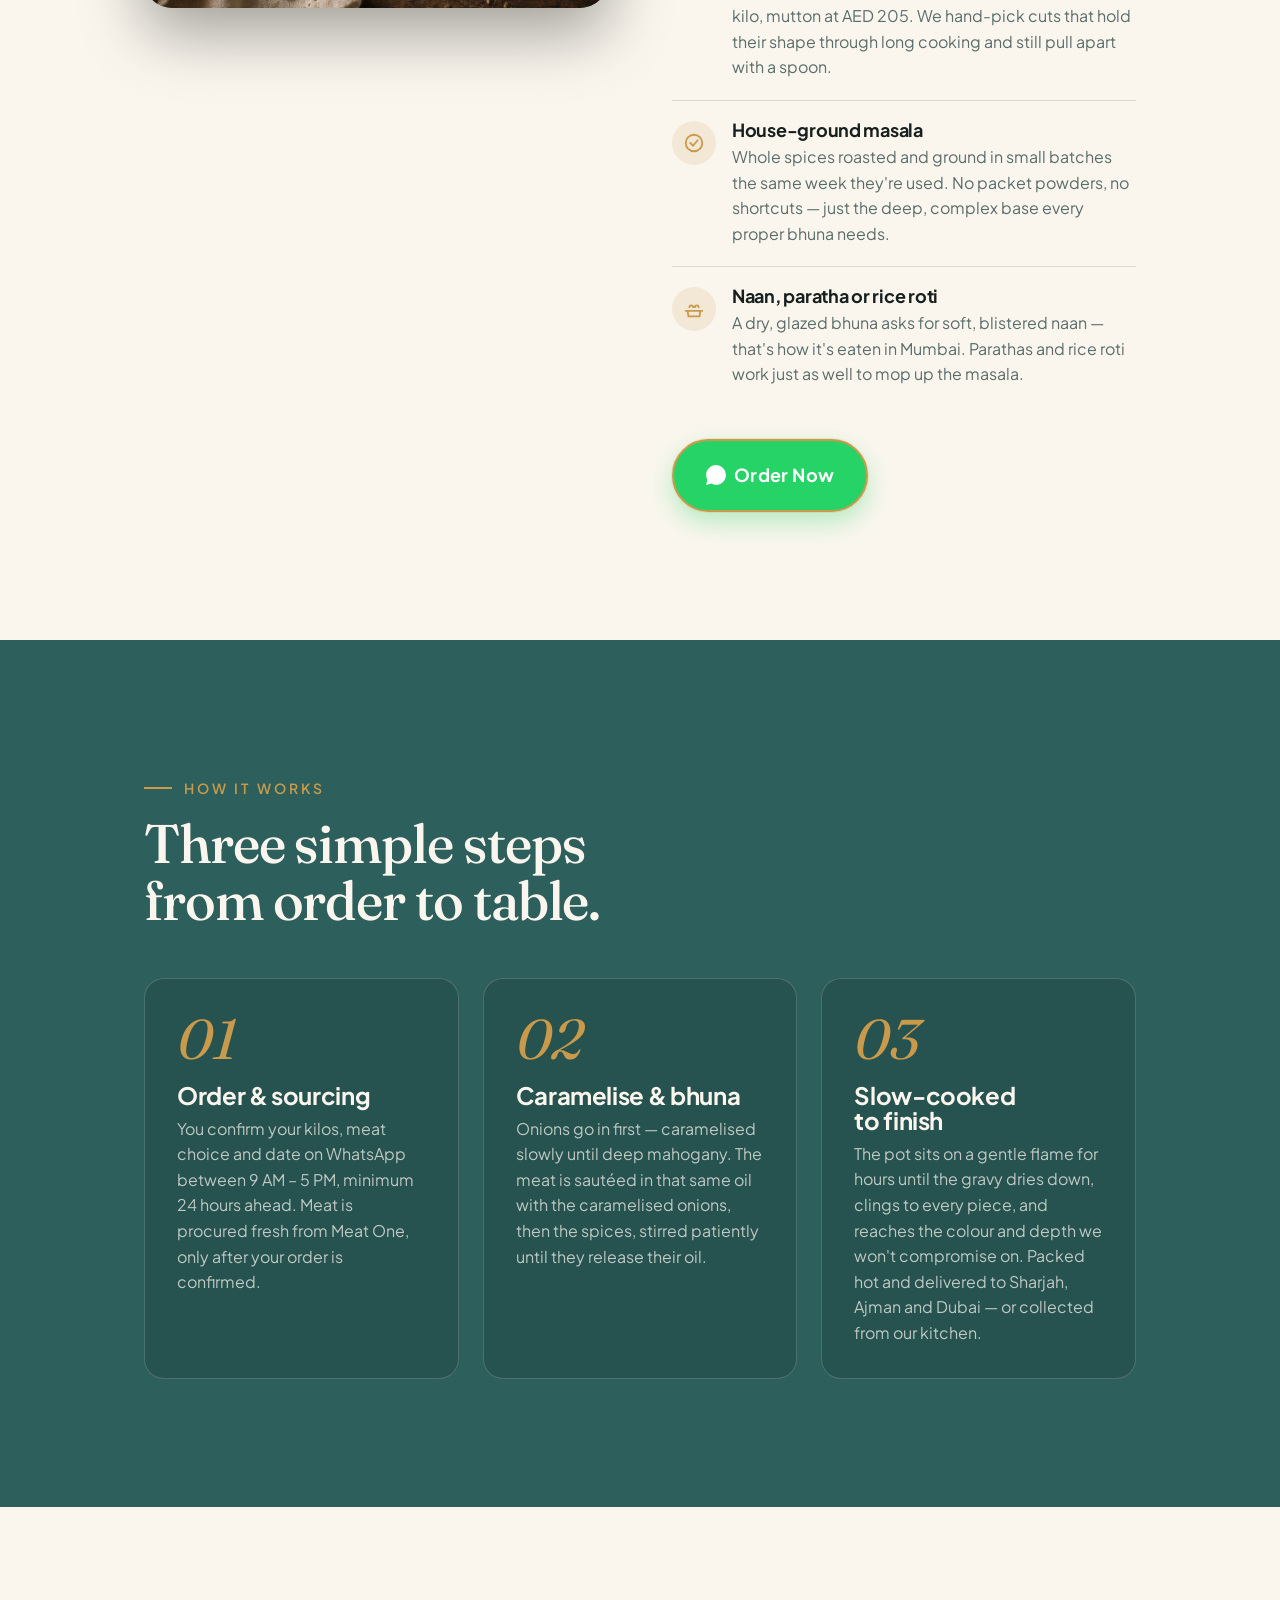
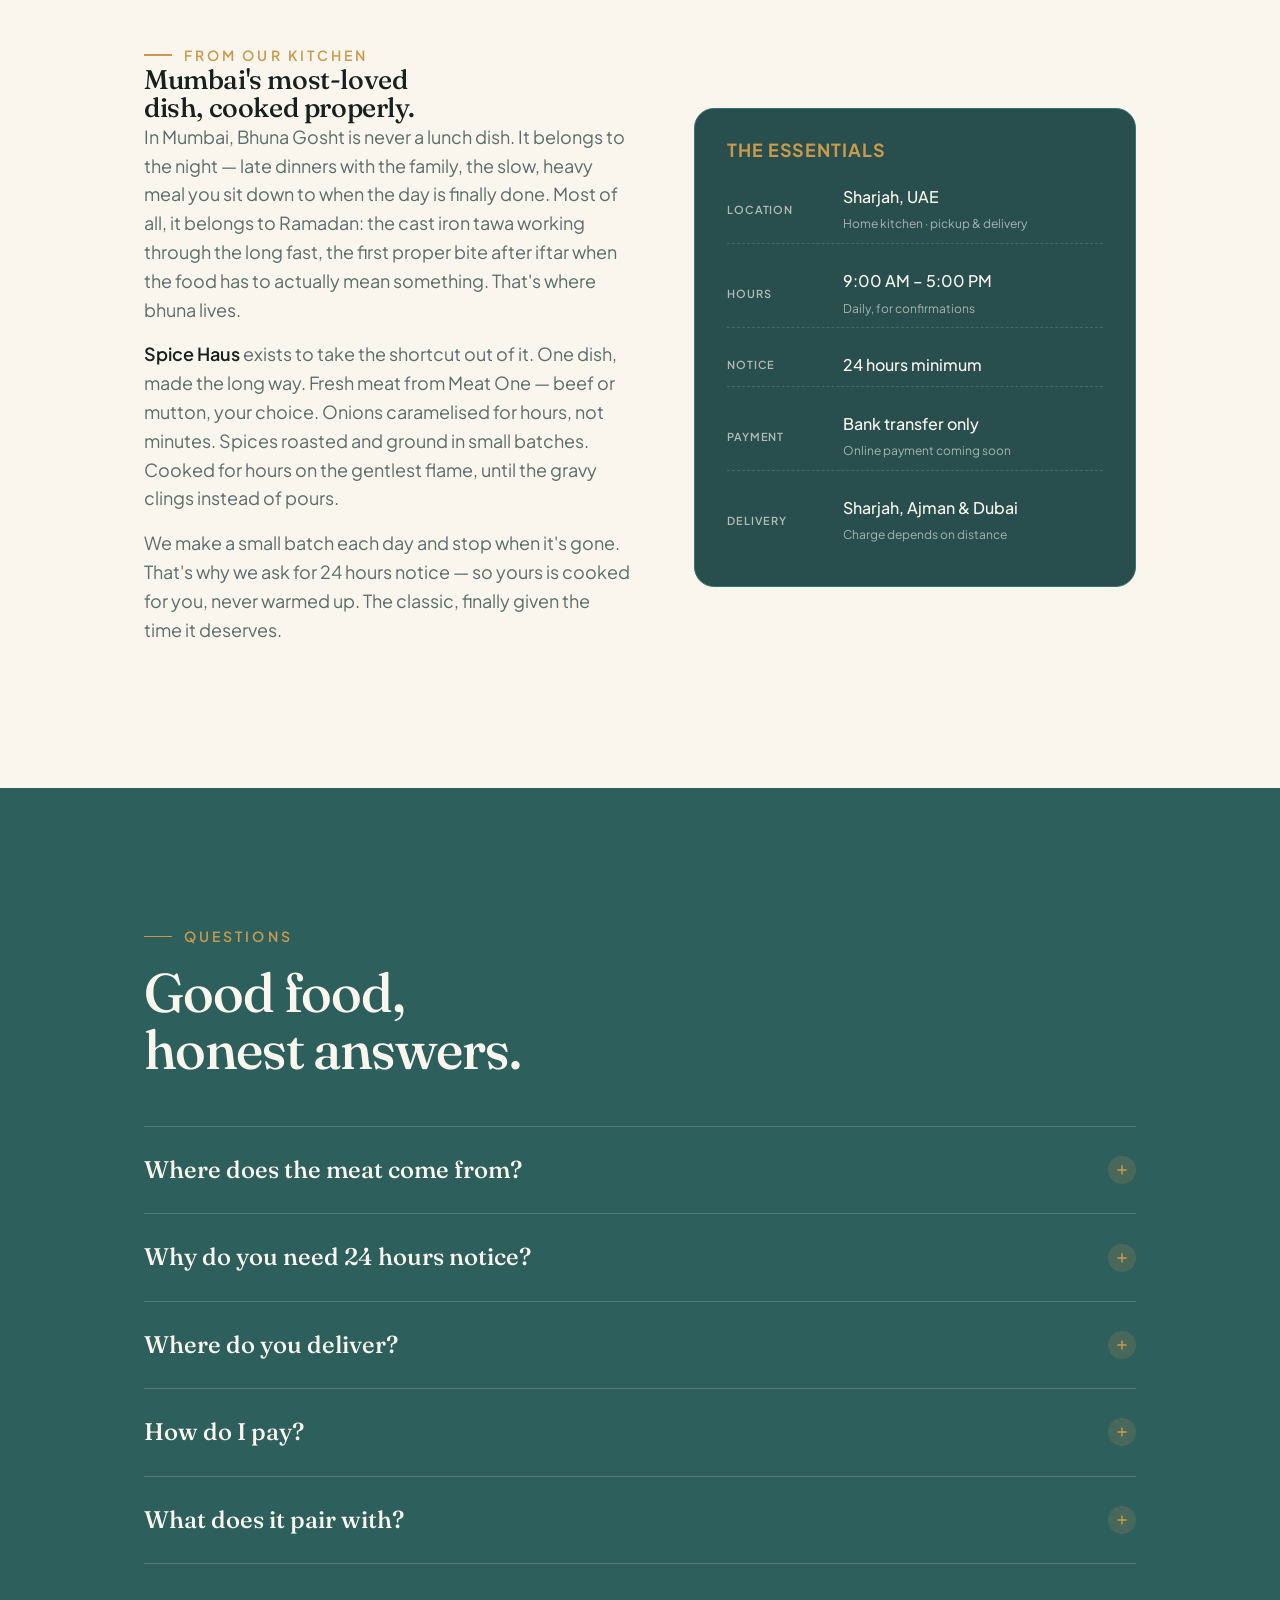
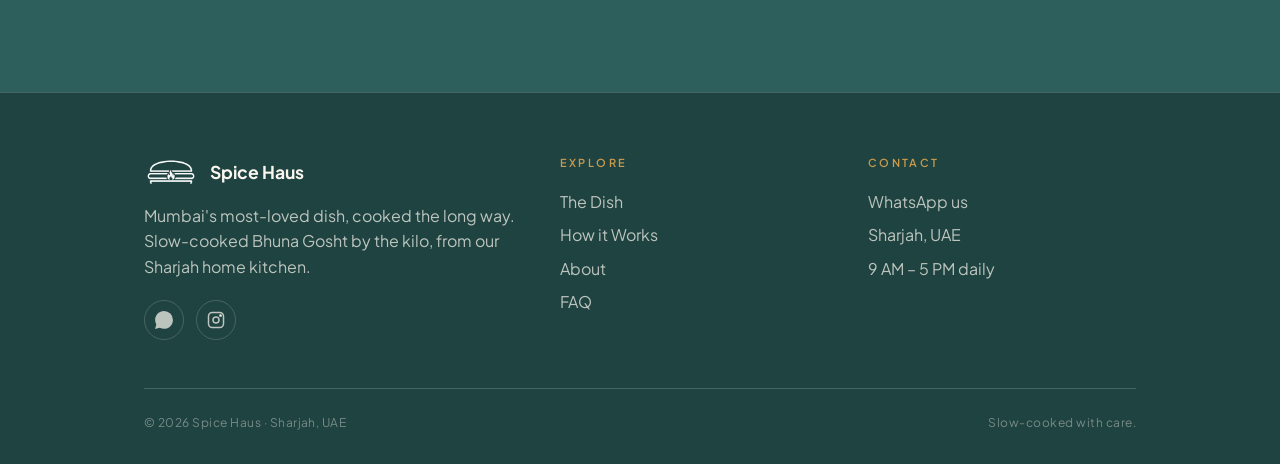
==== commit 2ae52d22: "feat(analytics): install GA4 (G-Q44MRGDBTX) with consent banner, custom events, internal-tag for adm" ====
--- a/index.html
+++ b/index.html
@@ -27,8 +27,38 @@
   <link href="https://fonts.googleapis.com/css2?family=Fraunces:ital,opsz,wght@0,9..144,400;0,9..144,500;0,9..144,600;1,9..144,400;1,9..144,500&family=Plus+Jakarta+Sans:wght@400;500;600;700;800&family=JetBrains+Mono:wght@500&display=swap" rel="stylesheet" />
 
   <link rel="stylesheet" href="css/style.css" />
+
+  <!-- Google tag (gtag.js) — GA4 with Consent Mode v2 -->
+  <script async src="https://www.googletagmanager.com/gtag/js?id=G-Q44MRGDBTX"></script>
+  <script>
+    window.dataLayer = window.dataLayer || [];
+    function gtag(){dataLayer.push(arguments);}
+    // Default-deny; will be granted only after user clicks Accept on the cookie banner.
+    var __shConsent = null;
+    try { __shConsent = localStorage.getItem('sh_consent_v1'); } catch (e) {}
+    gtag('consent', 'default', {
+      ad_storage:        __shConsent === 'granted' ? 'granted' : 'denied',
+      analytics_storage: __shConsent === 'granted' ? 'granted' : 'denied',
+      ad_user_data:      __shConsent === 'granted' ? 'granted' : 'denied',
+      ad_personalization: 'denied',
+      wait_for_update: 500
+    });
+    gtag('js', new Date());
+    gtag('config', 'G-Q44MRGDBTX', { anonymize_ip: true });
+  </script>
 </head>
 <body>
+  <!-- Cookie consent banner (one-time dismiss) -->
+  <div id="shCookieBanner" class="sh-cookie-banner" hidden role="region" aria-label="Cookie consent">
+    <p class="sh-cookie-text">
+      We use a privacy-friendly cookie to count visits and help us improve Spice Haus. No ads, no tracking across other sites.
+      <a href="#" id="shCookieLearn">What we collect</a>
+    </p>
+    <div class="sh-cookie-actions">
+      <button type="button" id="shCookieDecline" class="sh-cookie-btn ghost">Decline</button>
+      <button type="button" id="shCookieAccept" class="sh-cookie-btn primary">Accept</button>
+    </div>
+  </div>
 
   <!-- ============================================
        Header
--- a/css/style.css
+++ b/css/style.css
@@ -413,7 +413,7 @@
 .hero-meta .stat .label {
   font-family: var(--font-display);
   font-size: var(--text-xl);
-  color: var(--cream-50);
+  color: var(--brass-500);
   display: block;
   line-height: 1;
   letter-spacing: 0;
@@ -1197,3 +1197,53 @@
   .modal-head h3 { font-size: 1.05rem; line-height: 1.25; }
   .modal-head p  { font-size: 0.8rem; }
 }
+
+/* ----- Cookie consent banner ----- */
+.sh-cookie-banner {
+  position: fixed;
+  bottom: 16px; left: 16px; right: 16px;
+  z-index: 9999;
+  background: var(--teal-dark, #2D5F5D);
+  color: var(--cream-50, #FAF6EE);
+  border-radius: 14px;
+  padding: 14px 18px;
+  display: flex; flex-wrap: wrap; gap: 14px; align-items: center;
+  box-shadow: 0 10px 30px rgba(0,0,0,0.25);
+  font-size: 0.92rem;
+  line-height: 1.45;
+}
+.sh-cookie-banner[hidden] { display: none !important; }
+.sh-cookie-text { margin: 0; flex: 1 1 280px; }
+.sh-cookie-text a {
+  color: var(--brass-500, #C99A4B);
+  text-decoration: underline;
+  margin-left: 4px;
+}
+.sh-cookie-actions {
+  display: flex; gap: 8px; flex: 0 0 auto;
+  margin-left: auto;
+}
+.sh-cookie-btn {
+  font: inherit;
+  font-weight: 600;
+  border-radius: 999px;
+  padding: 8px 18px;
+  cursor: pointer;
+  border: 1.5px solid transparent;
+  transition: background 120ms, color 120ms;
+}
+.sh-cookie-btn.primary {
+  background: var(--brass-500, #C99A4B);
+  color: #1a1a1a;
+}
+.sh-cookie-btn.primary:hover { background: #d6a85a; }
+.sh-cookie-btn.ghost {
+  background: transparent;
+  color: var(--cream-50, #FAF6EE);
+  border-color: rgba(250,246,238,0.4);
+}
+.sh-cookie-btn.ghost:hover { background: rgba(250,246,238,0.08); }
+@media (max-width: 600px) {
+  .sh-cookie-banner { flex-direction: column; align-items: stretch; padding: 14px; }
+  .sh-cookie-actions { margin-left: 0; justify-content: flex-end; }
+}
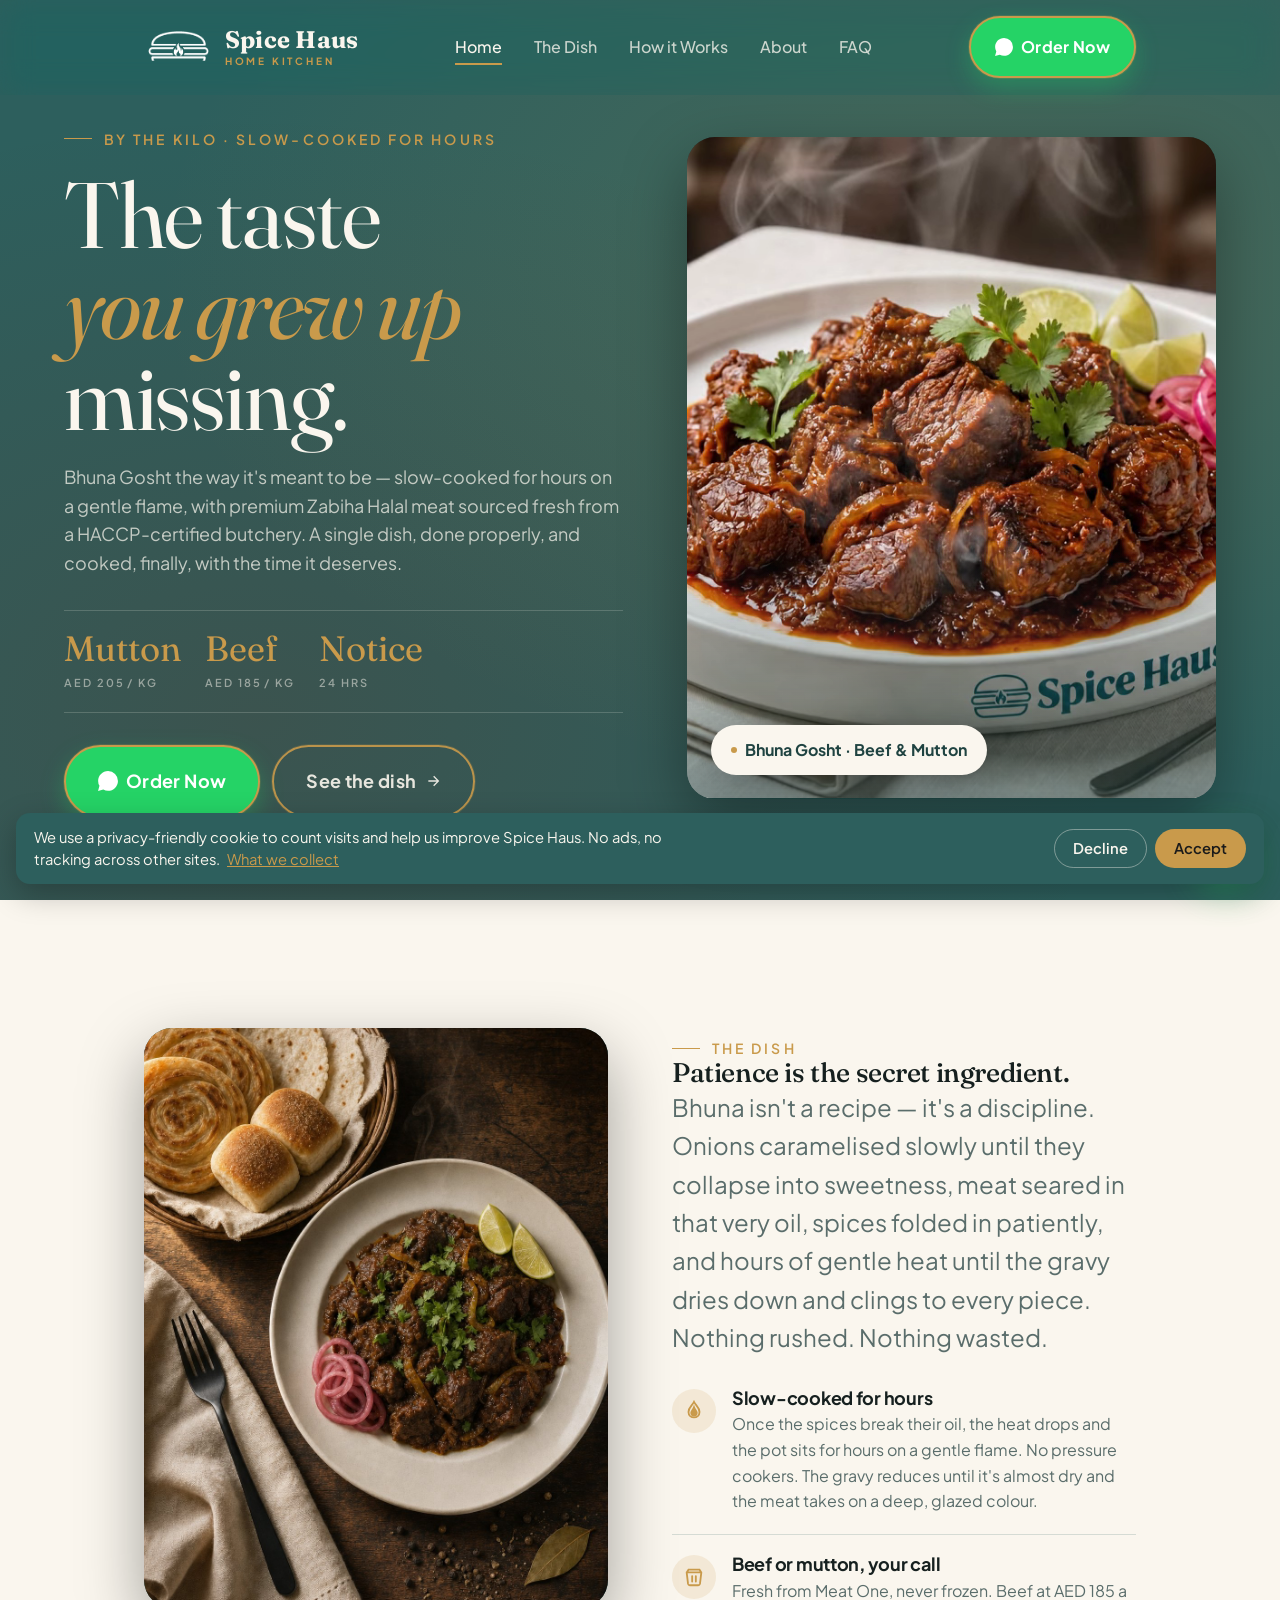
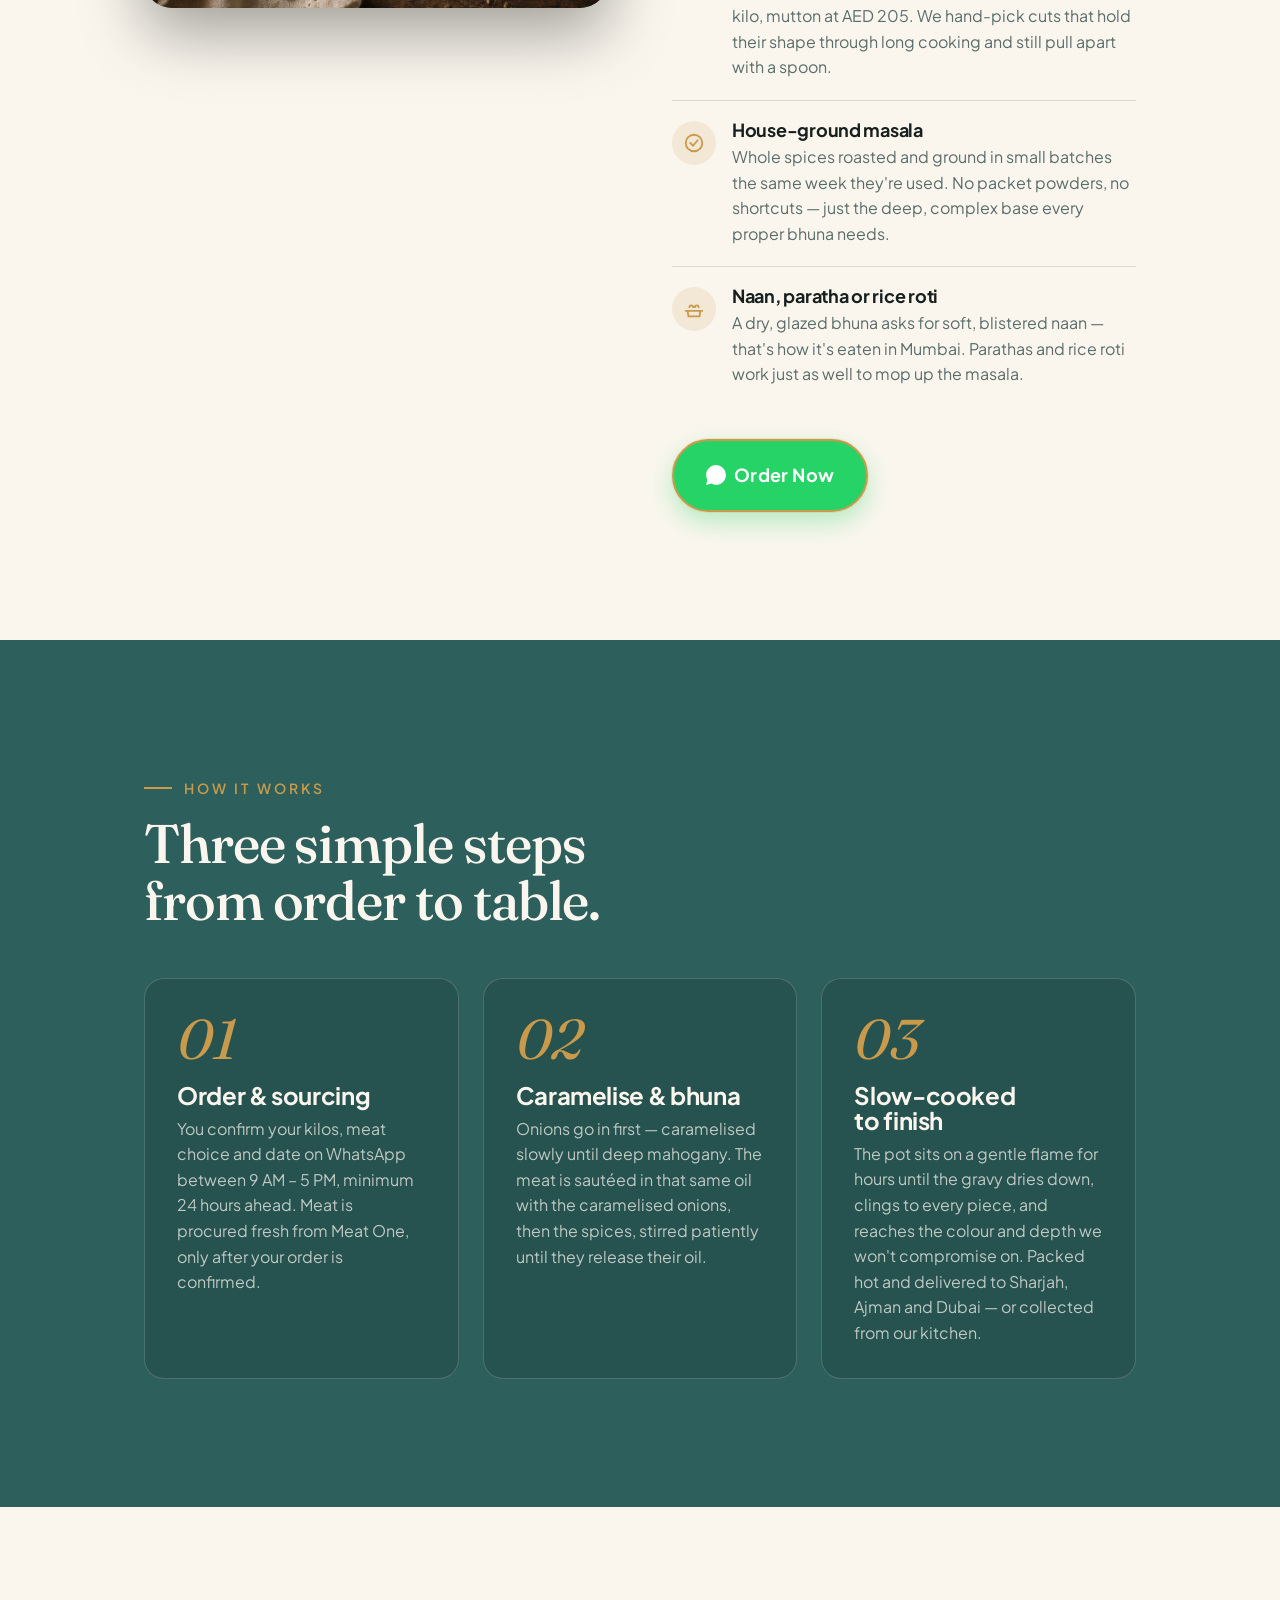
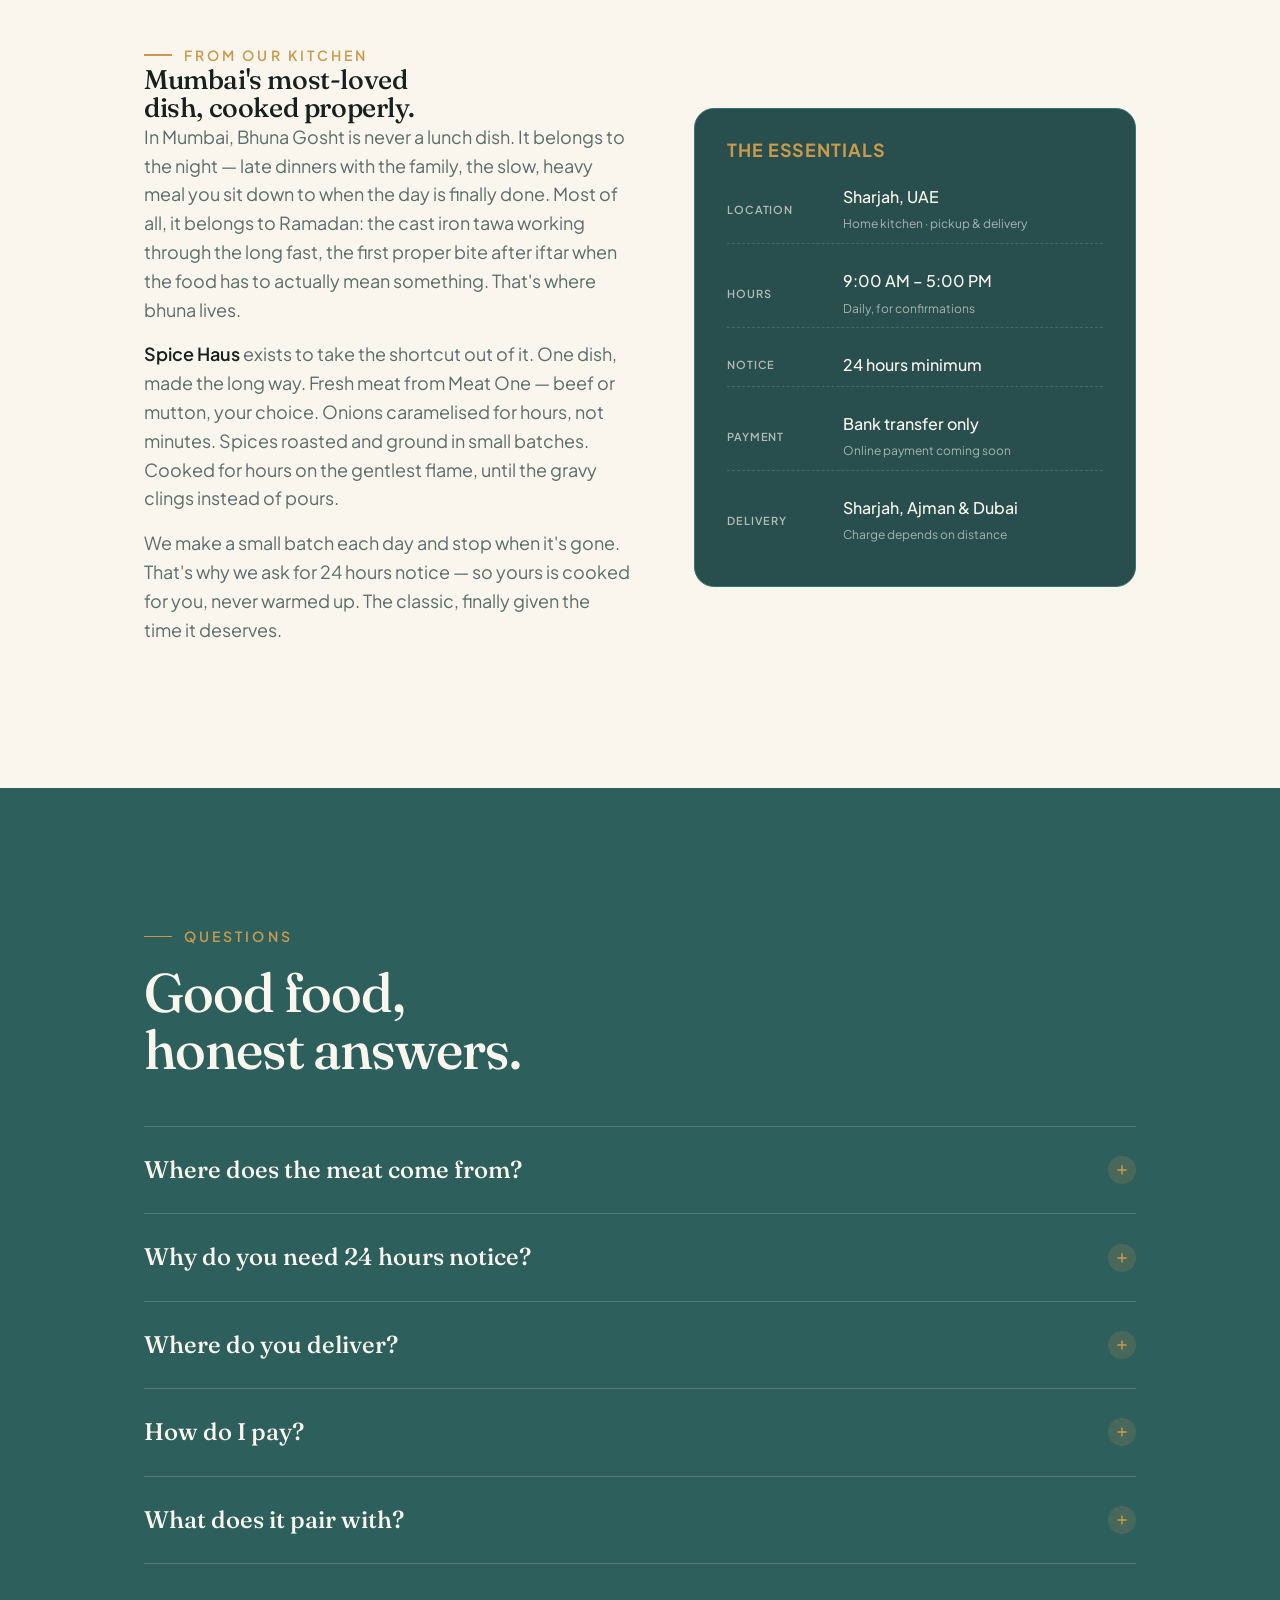
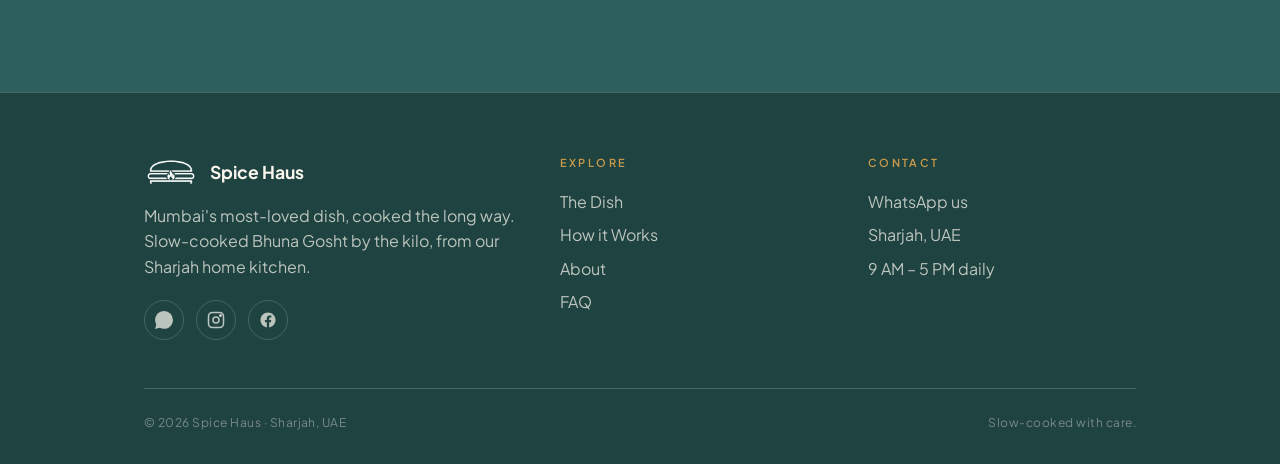
==== commit f75e3551: "feat(social): wire Instagram @spicehaus.uae + Facebook into footer and /links page - Footer: real IG" ====
--- a/index.html
+++ b/index.html
@@ -365,8 +365,9 @@
           </div>
           <p>Mumbai's most-loved dish, cooked the long way. Slow-cooked Bhuna Gosht by the kilo, from our Sharjah home kitchen.</p>
           <div class="footer-socials" style="margin-top: var(--space-5);">
-            <a href="#" data-wa aria-label="WhatsApp"><svg viewBox="0 0 24 24" fill="currentColor"><path d="M.057 24l1.687-6.163a11.867 11.867 0 0 1-1.587-5.946C.16 5.335 5.495 0 12.05 0a11.817 11.817 0 0 1 8.413 3.488 11.824 11.824 0 0 1 3.48 8.414c-.003 6.557-5.338 11.892-11.893 11.892a11.9 11.9 0 0 1-5.688-1.448L.057 24z"/></svg></a>
-            <a href="#" aria-label="Instagram"><svg viewBox="0 0 24 24" fill="none" stroke="currentColor" stroke-width="2"><rect x="2" y="2" width="20" height="20" rx="5"/><circle cx="12" cy="12" r="4"/><circle cx="18" cy="6" r="1" fill="currentColor"/></svg></a>
+            <a href="#" data-wa aria-label="WhatsApp" rel="noopener"><svg viewBox="0 0 24 24" fill="currentColor"><path d="M.057 24l1.687-6.163a11.867 11.867 0 0 1-1.587-5.946C.16 5.335 5.495 0 12.05 0a11.817 11.817 0 0 1 8.413 3.488 11.824 11.824 0 0 1 3.48 8.414c-.003 6.557-5.338 11.892-11.893 11.892a11.9 11.9 0 0 1-5.688-1.448L.057 24z"/></svg></a>
+            <a href="https://instagram.com/spicehaus.uae" target="_blank" rel="noopener" aria-label="Instagram"><svg viewBox="0 0 24 24" fill="none" stroke="currentColor" stroke-width="2"><rect x="2" y="2" width="20" height="20" rx="5"/><circle cx="12" cy="12" r="4"/><circle cx="18" cy="6" r="1" fill="currentColor"/></svg></a>
+            <a href="https://facebook.com/spicehaus.uae" target="_blank" rel="noopener" aria-label="Facebook"><svg viewBox="0 0 24 24" fill="currentColor"><path d="M22 12c0-5.523-4.477-10-10-10S2 6.477 2 12c0 4.99 3.657 9.128 8.438 9.878v-6.987h-2.54V12h2.54V9.797c0-2.506 1.492-3.89 3.777-3.89c1.094 0 2.238.195 2.238.195v2.46h-1.26c-1.243 0-1.63.771-1.63 1.562V12h2.773l-.443 2.89h-2.33v6.988C18.343 21.128 22 16.991 22 12"/></svg></a>
           </div>
         </div>
 
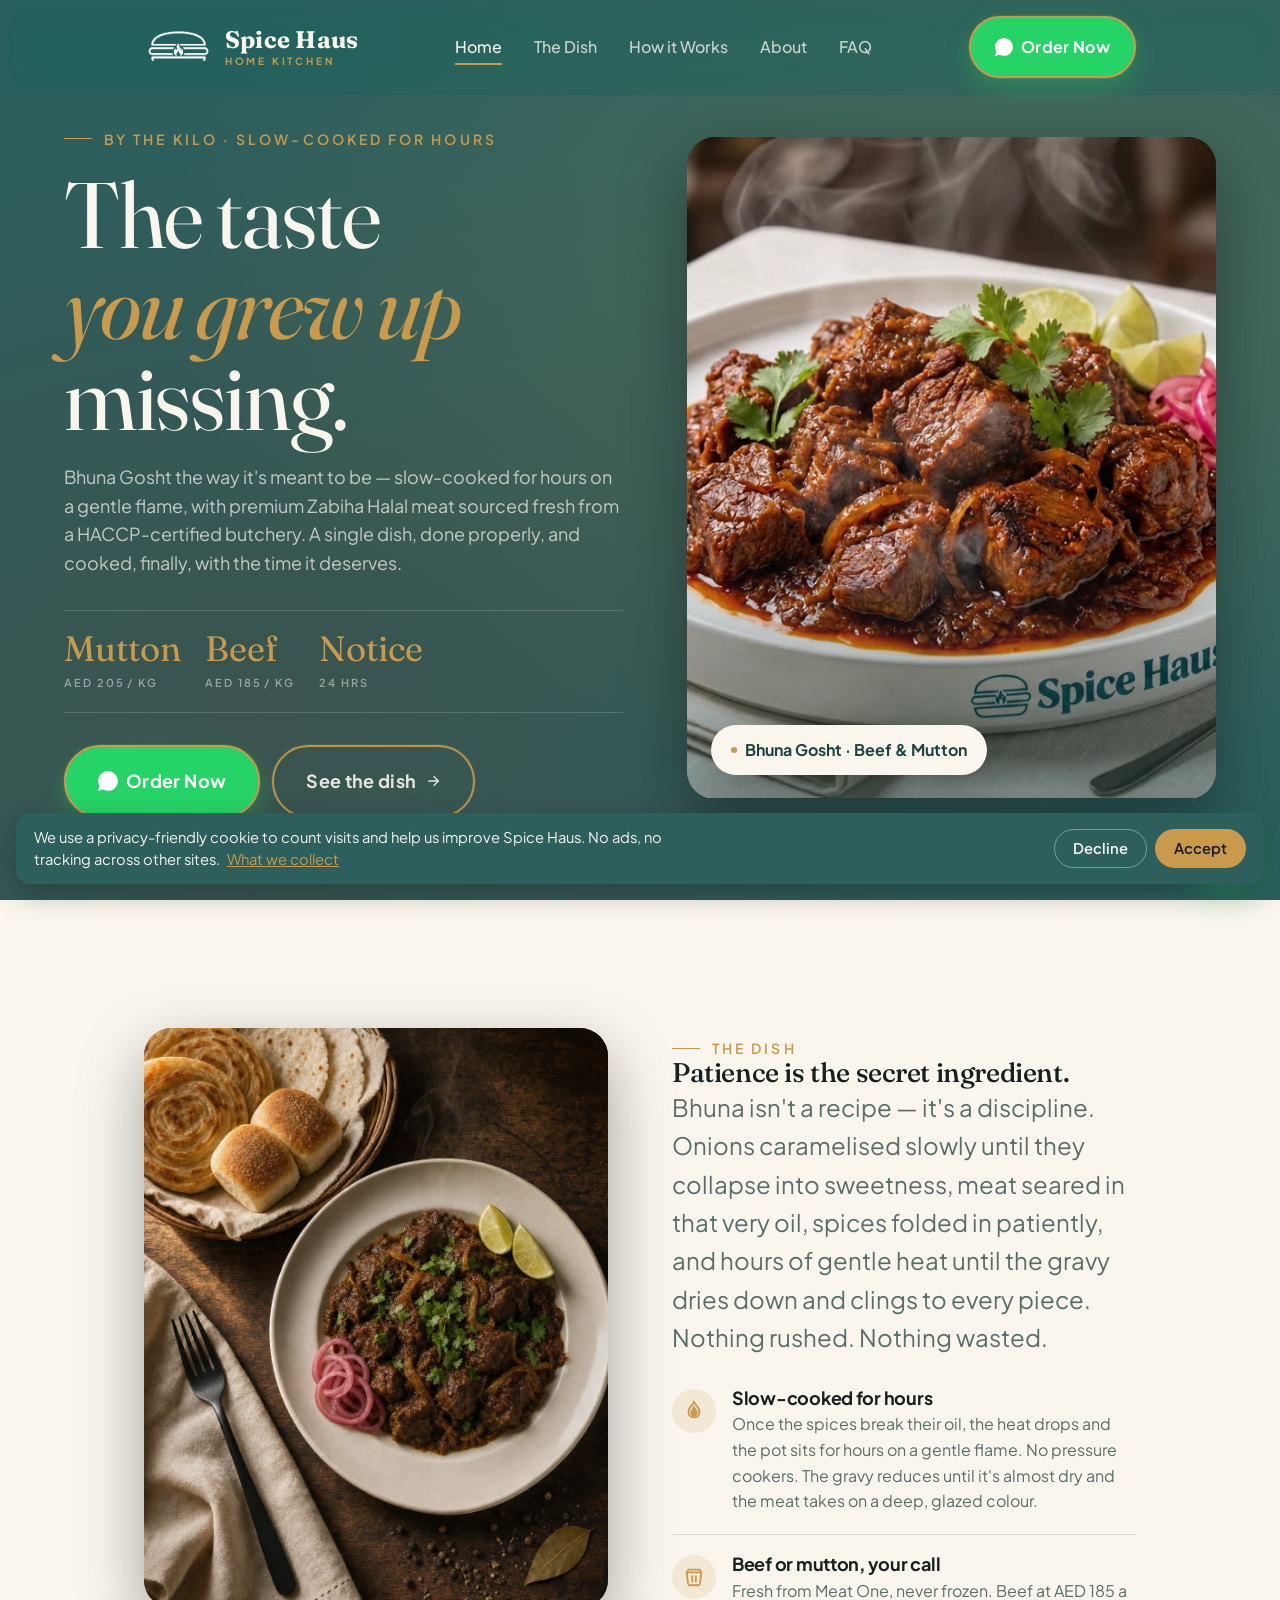
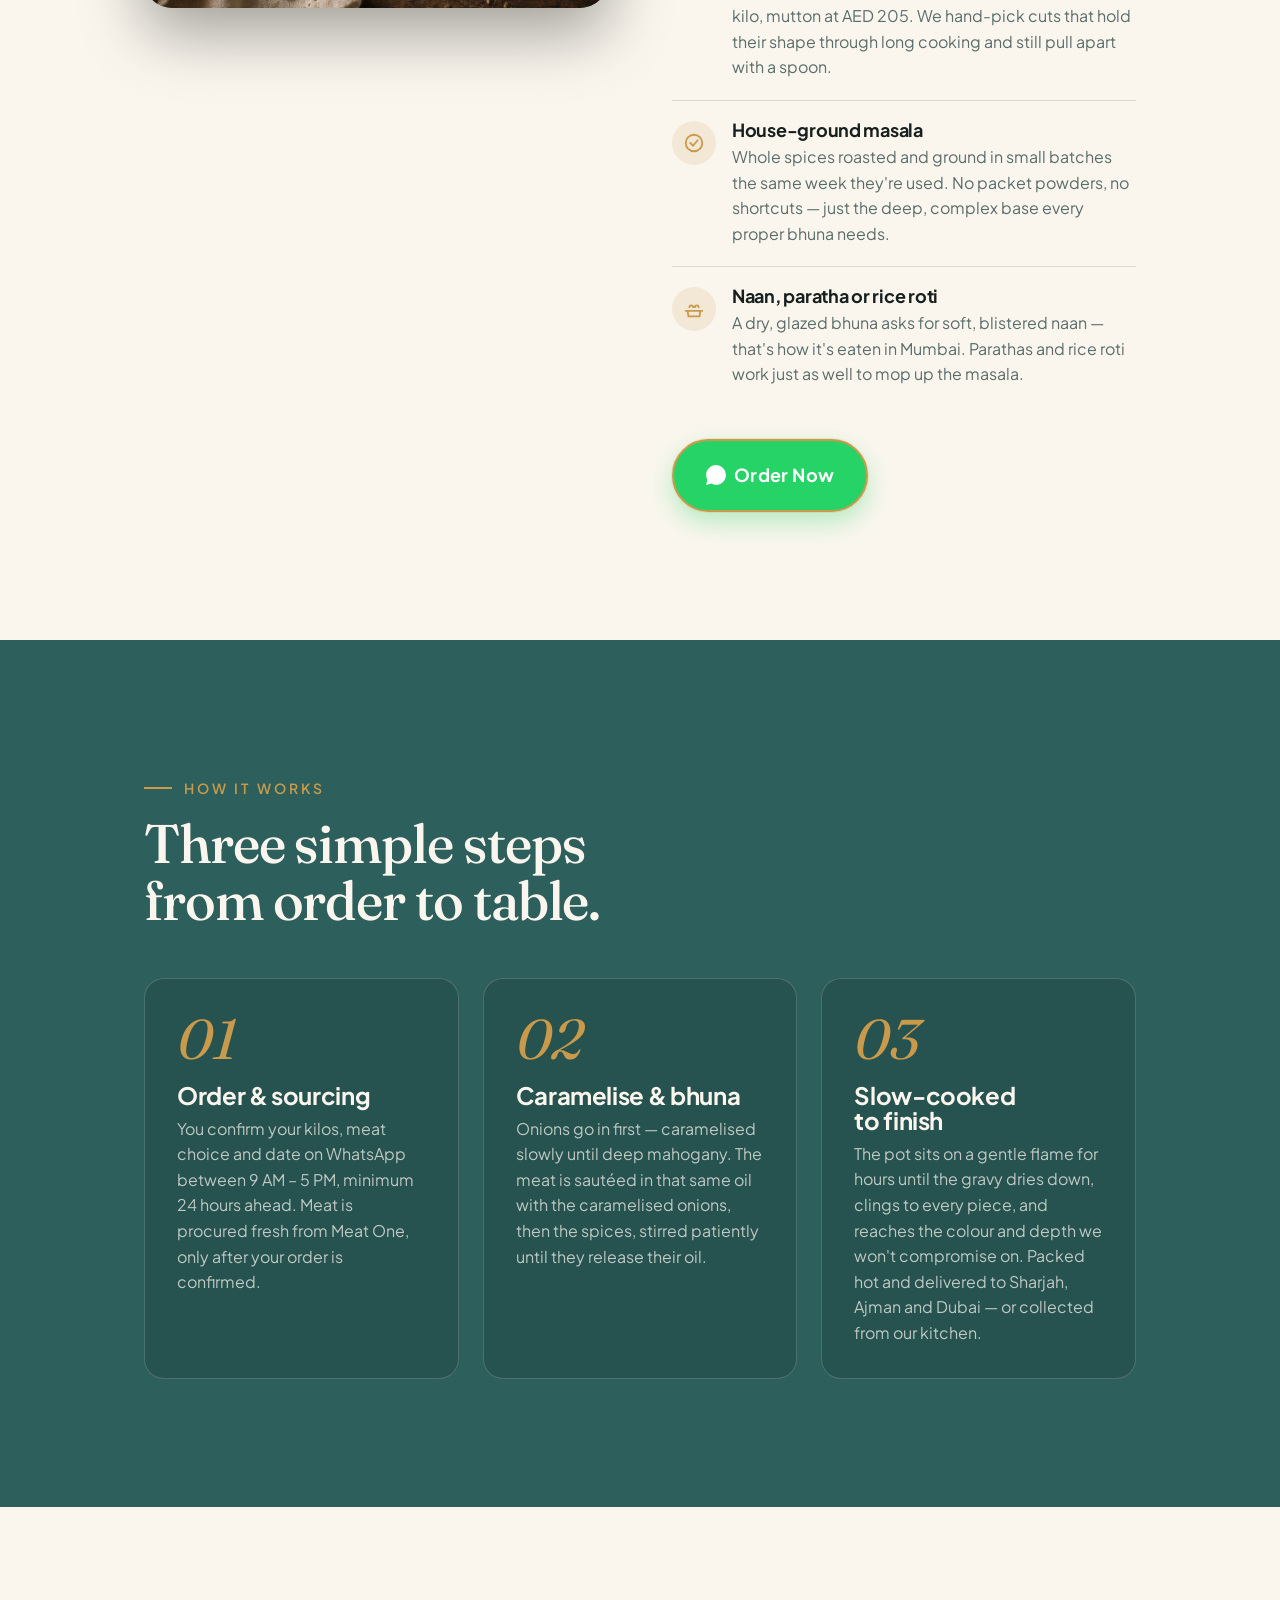
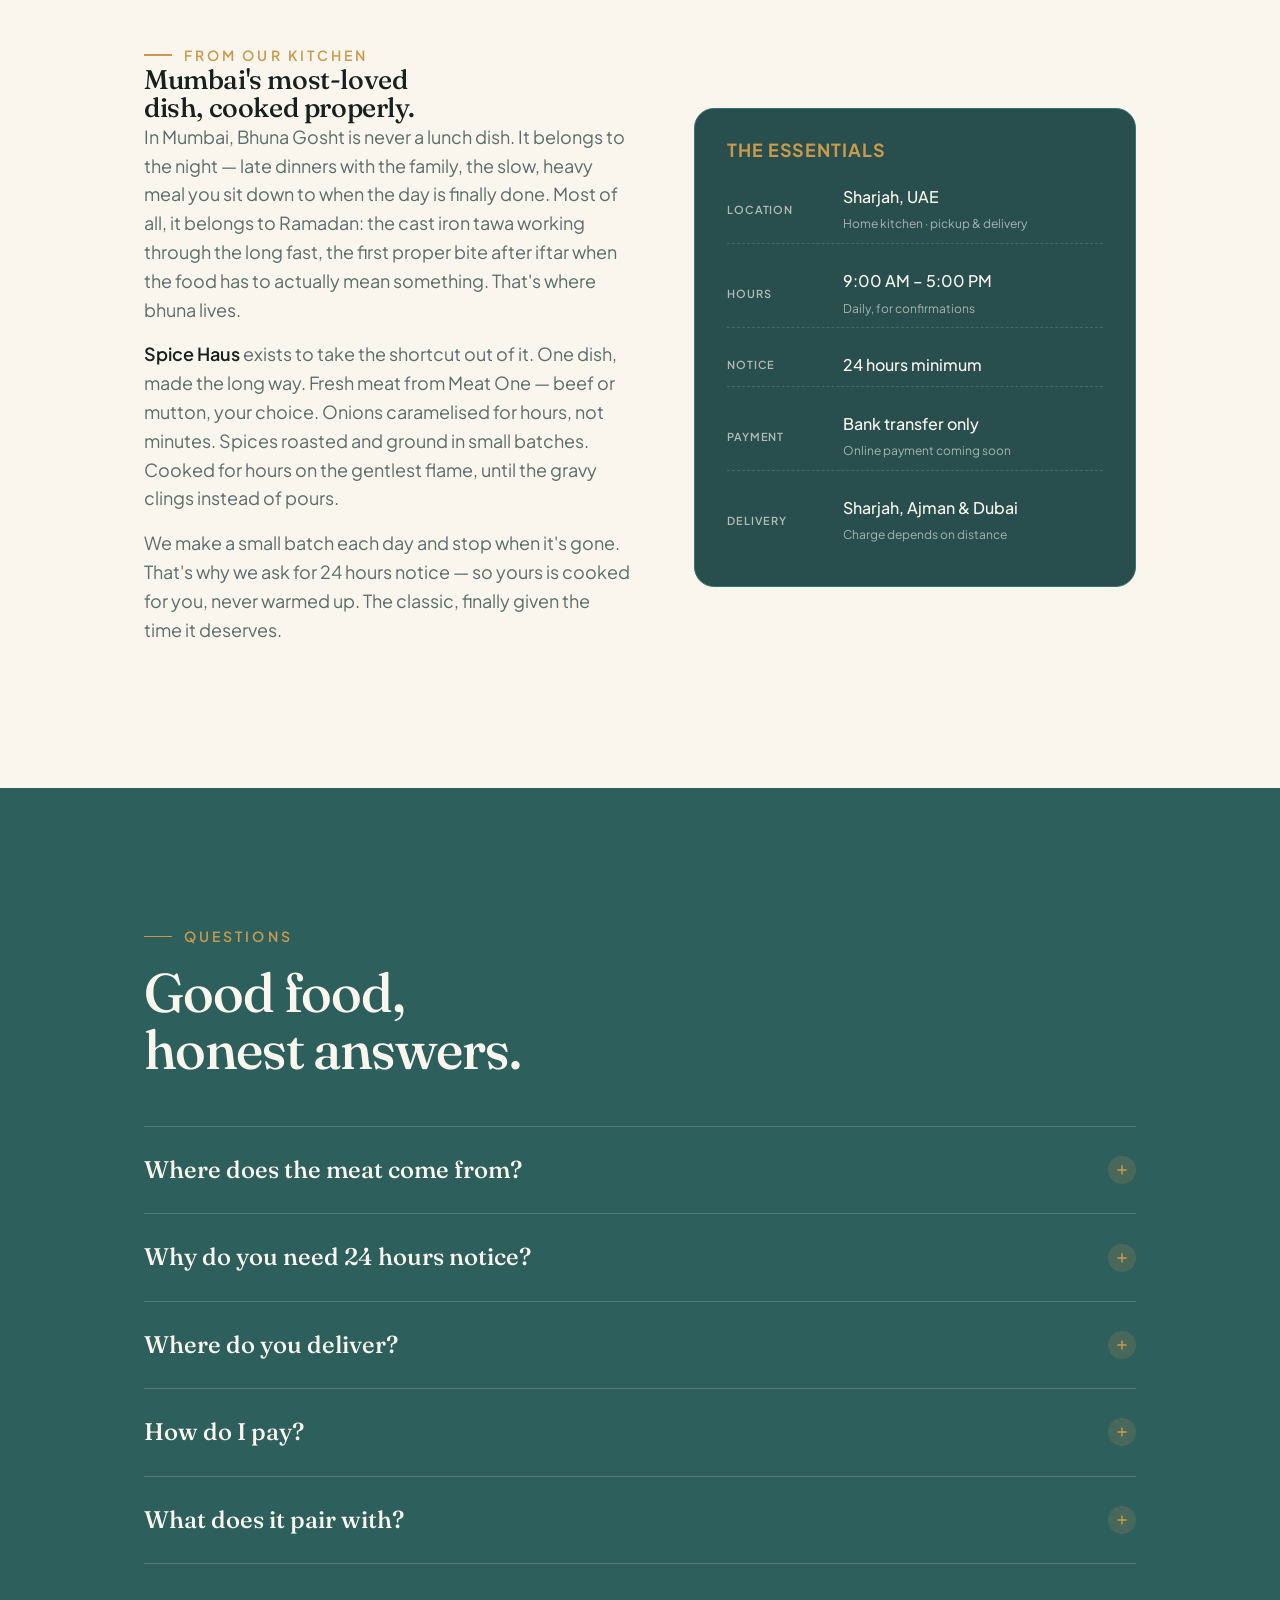
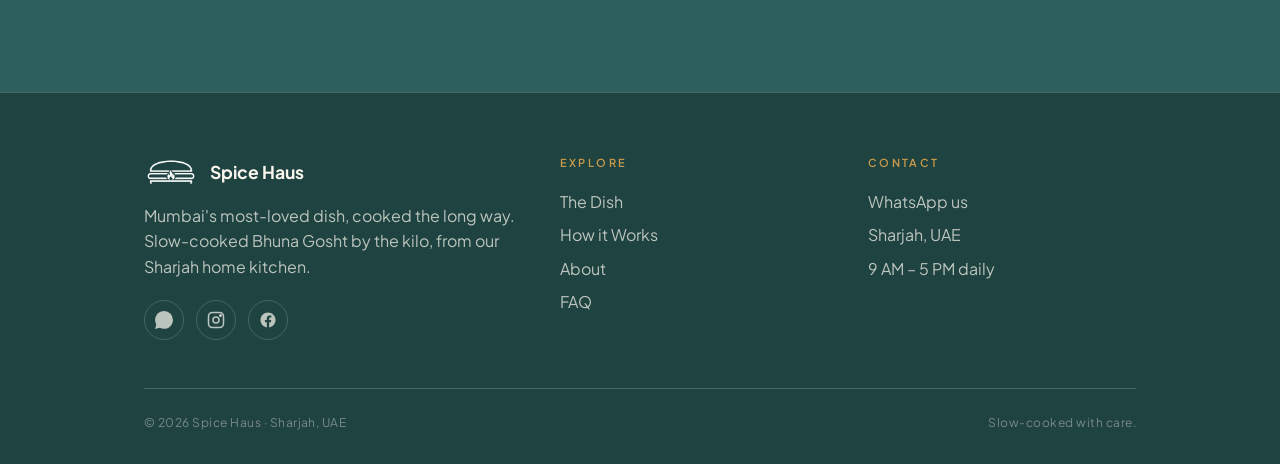
==== commit 9bd74bb2: "feat(social): point Facebook links to live Spice Haus FB Page Swap placeholder facebook.com/spicehau" ====
--- a/index.html
+++ b/index.html
@@ -367,7 +367,7 @@
           <div class="footer-socials" style="margin-top: var(--space-5);">
             <a href="#" data-wa aria-label="WhatsApp" rel="noopener"><svg viewBox="0 0 24 24" fill="currentColor"><path d="M.057 24l1.687-6.163a11.867 11.867 0 0 1-1.587-5.946C.16 5.335 5.495 0 12.05 0a11.817 11.817 0 0 1 8.413 3.488 11.824 11.824 0 0 1 3.48 8.414c-.003 6.557-5.338 11.892-11.893 11.892a11.9 11.9 0 0 1-5.688-1.448L.057 24z"/></svg></a>
             <a href="https://instagram.com/spicehaus.uae" target="_blank" rel="noopener" aria-label="Instagram"><svg viewBox="0 0 24 24" fill="none" stroke="currentColor" stroke-width="2"><rect x="2" y="2" width="20" height="20" rx="5"/><circle cx="12" cy="12" r="4"/><circle cx="18" cy="6" r="1" fill="currentColor"/></svg></a>
-            <a href="https://facebook.com/spicehaus.uae" target="_blank" rel="noopener" aria-label="Facebook"><svg viewBox="0 0 24 24" fill="currentColor"><path d="M22 12c0-5.523-4.477-10-10-10S2 6.477 2 12c0 4.99 3.657 9.128 8.438 9.878v-6.987h-2.54V12h2.54V9.797c0-2.506 1.492-3.89 3.777-3.89c1.094 0 2.238.195 2.238.195v2.46h-1.26c-1.243 0-1.63.771-1.63 1.562V12h2.773l-.443 2.89h-2.33v6.988C18.343 21.128 22 16.991 22 12"/></svg></a>
+            <a href="https://www.facebook.com/profile.php?id=61590814074560" target="_blank" rel="noopener" aria-label="Facebook"><svg viewBox="0 0 24 24" fill="currentColor"><path d="M22 12c0-5.523-4.477-10-10-10S2 6.477 2 12c0 4.99 3.657 9.128 8.438 9.878v-6.987h-2.54V12h2.54V9.797c0-2.506 1.492-3.89 3.777-3.89c1.094 0 2.238.195 2.238.195v2.46h-1.26c-1.243 0-1.63.771-1.63 1.562V12h2.773l-.443 2.89h-2.33v6.988C18.343 21.128 22 16.991 22 12"/></svg></a>
           </div>
         </div>
 
